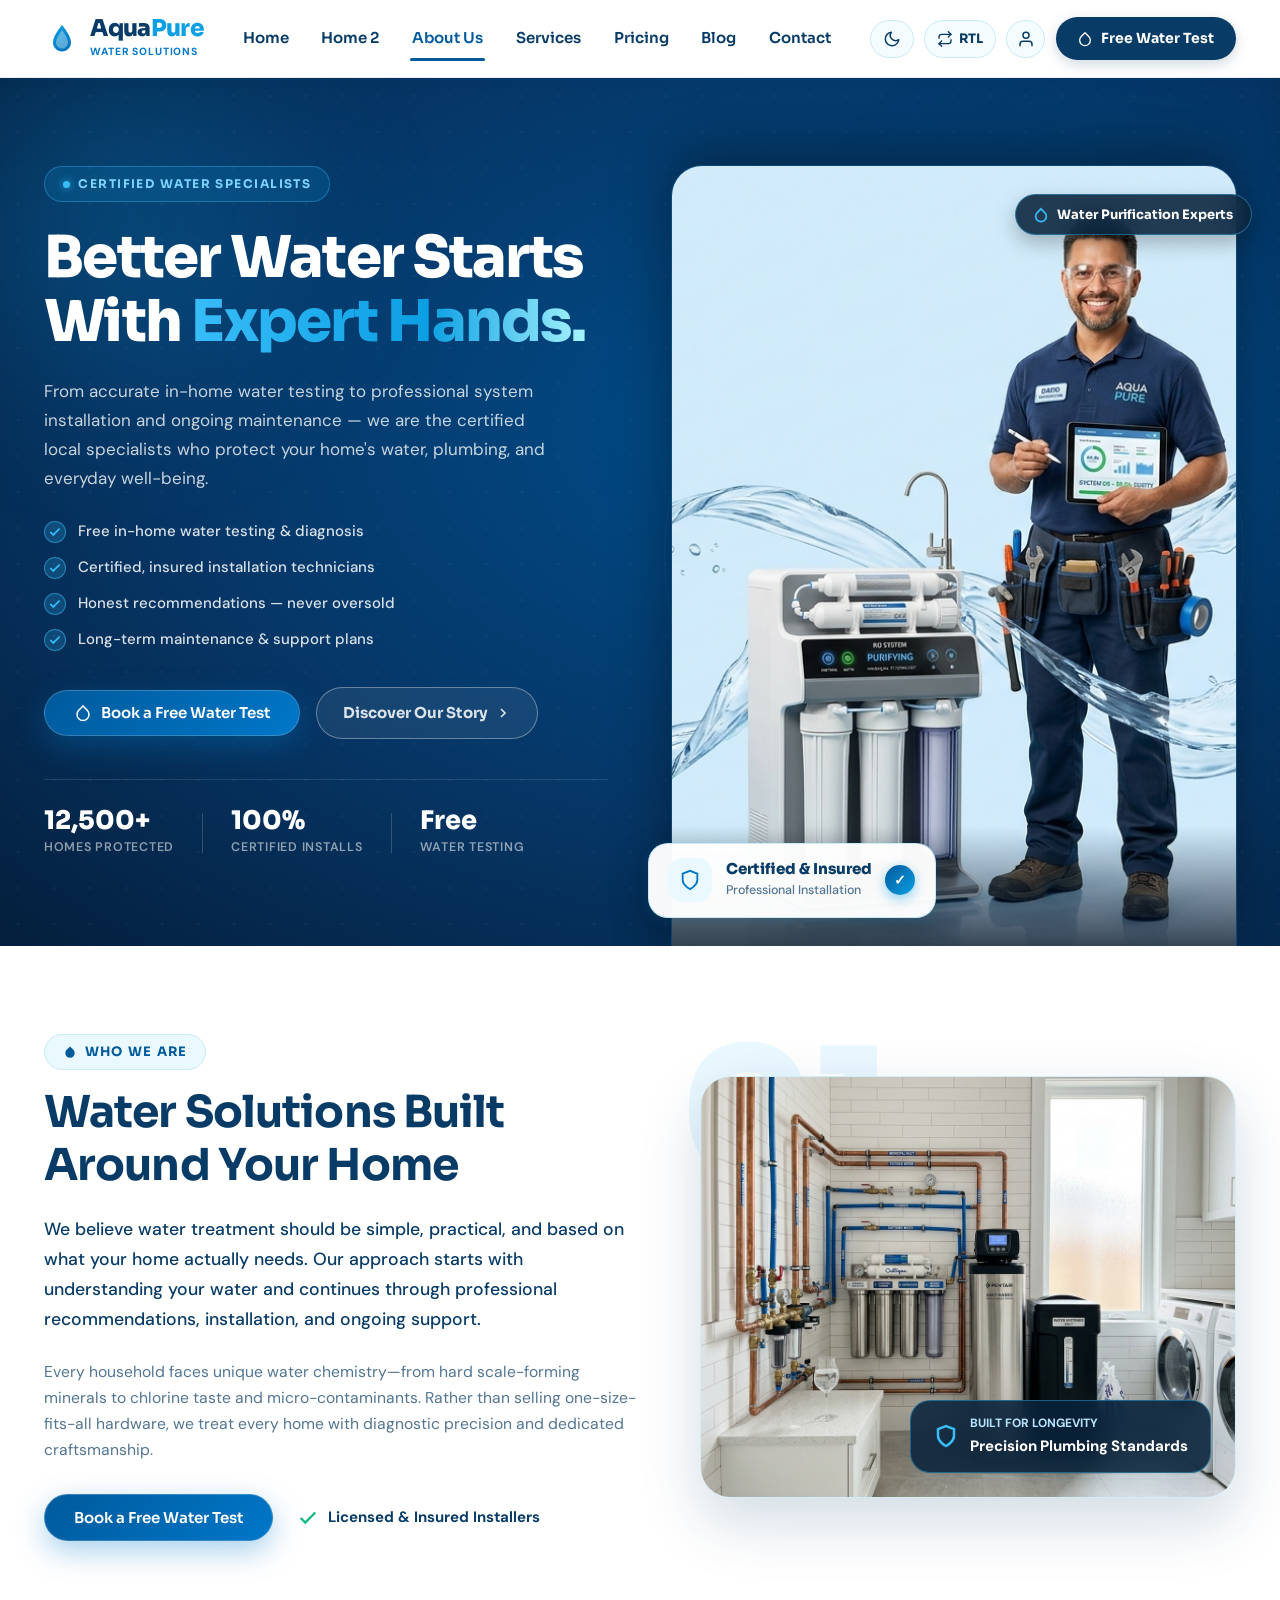
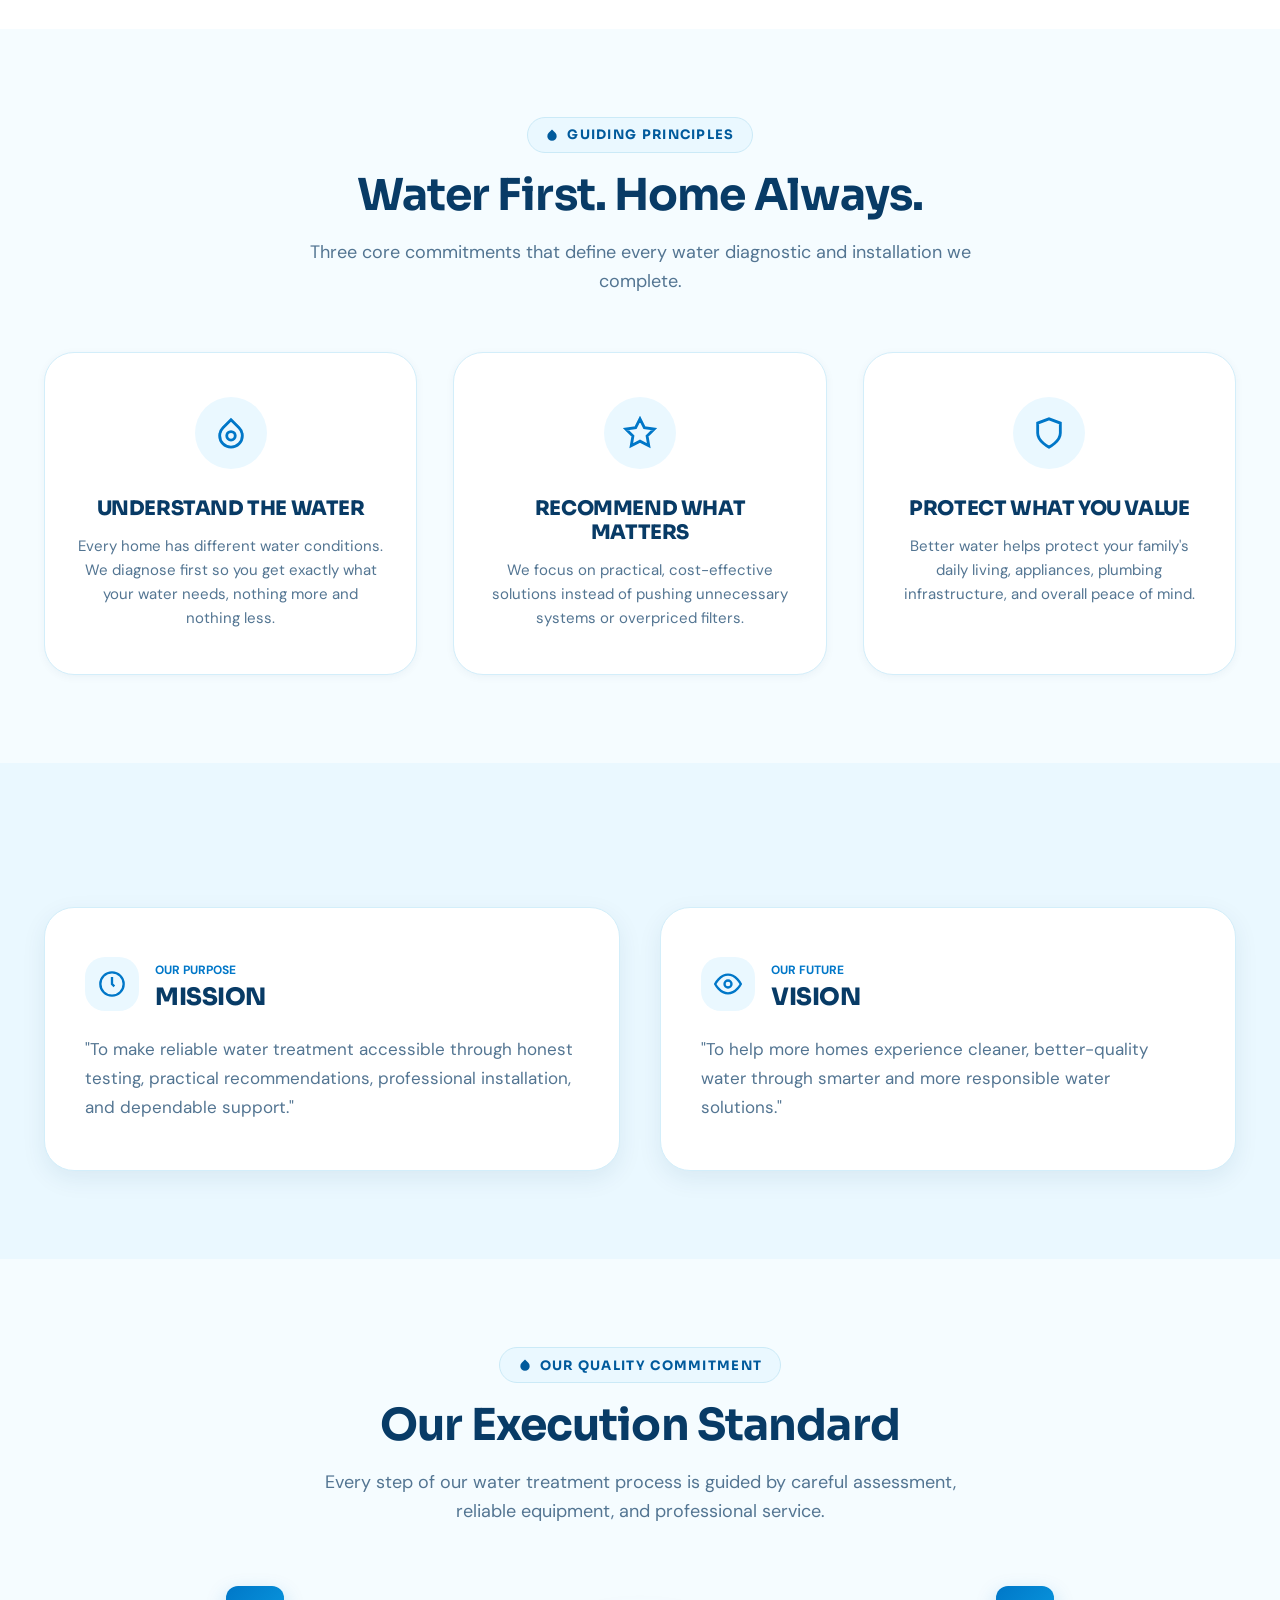
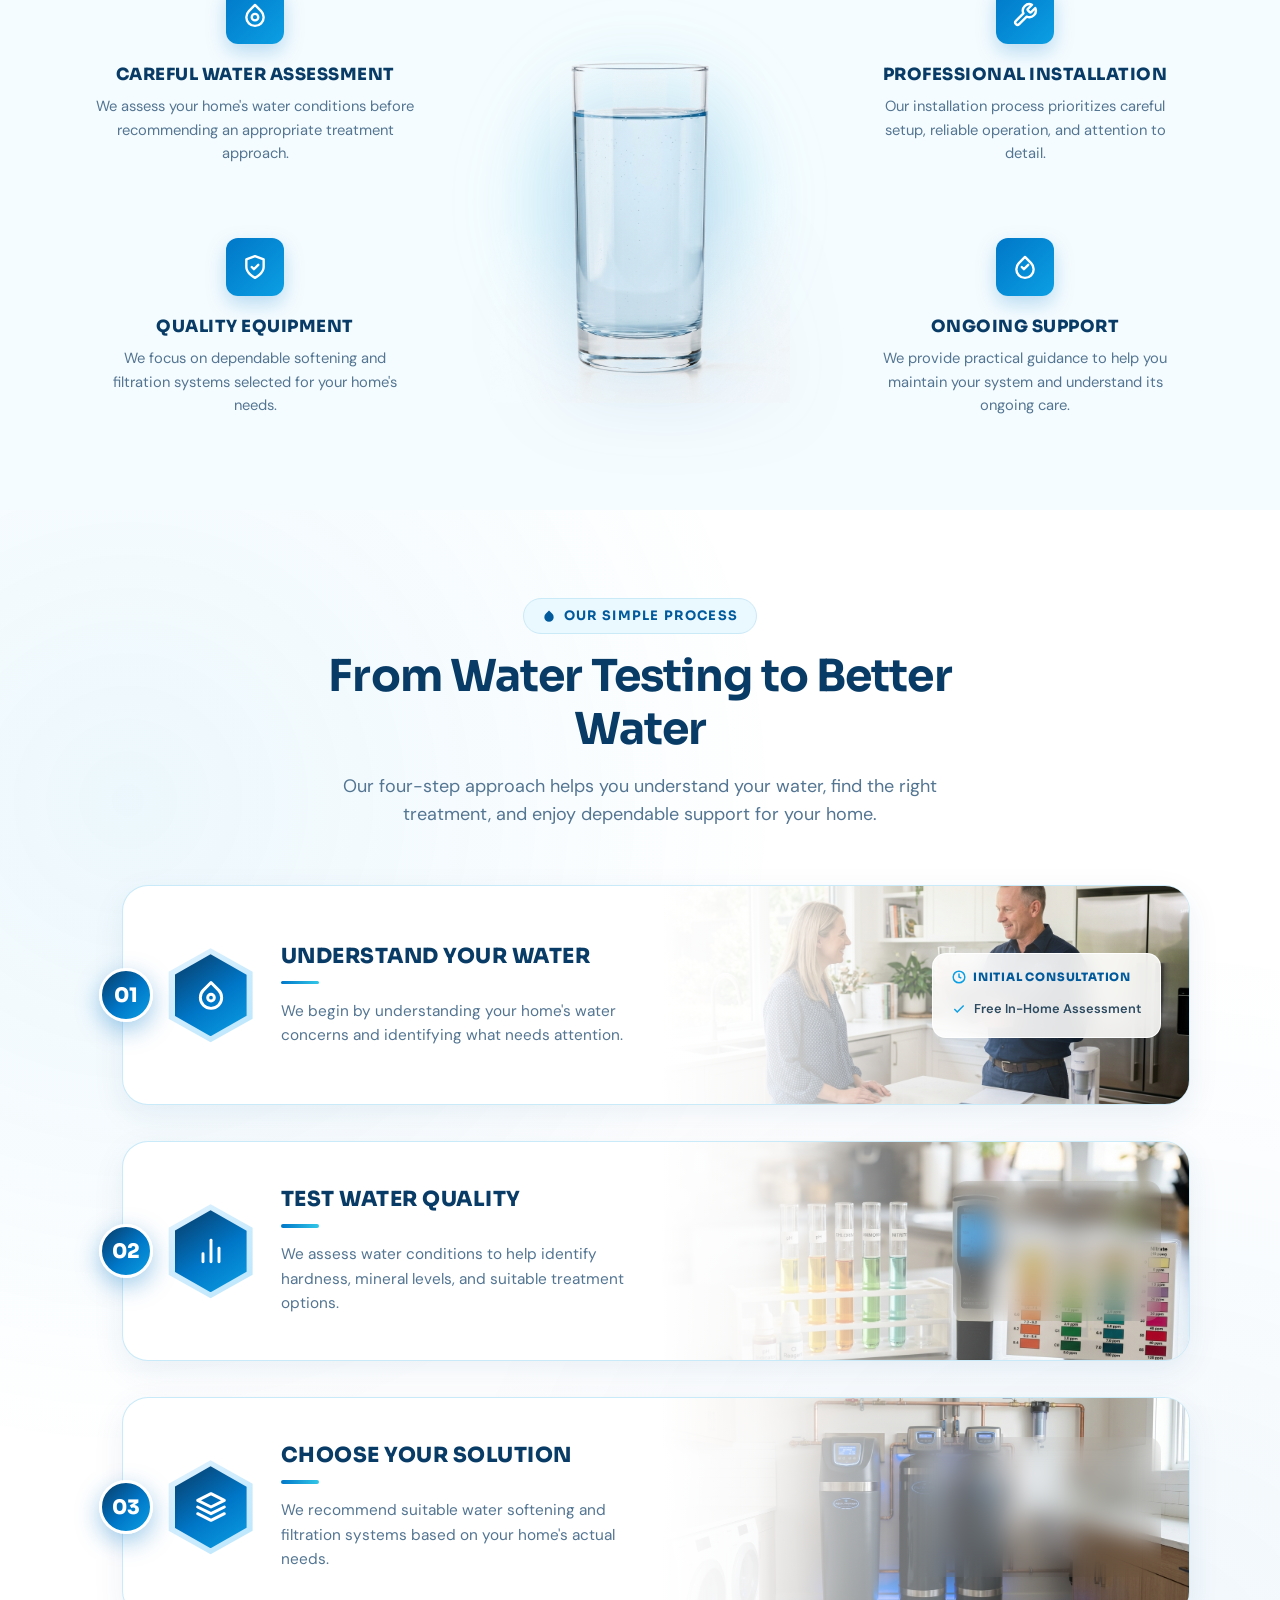
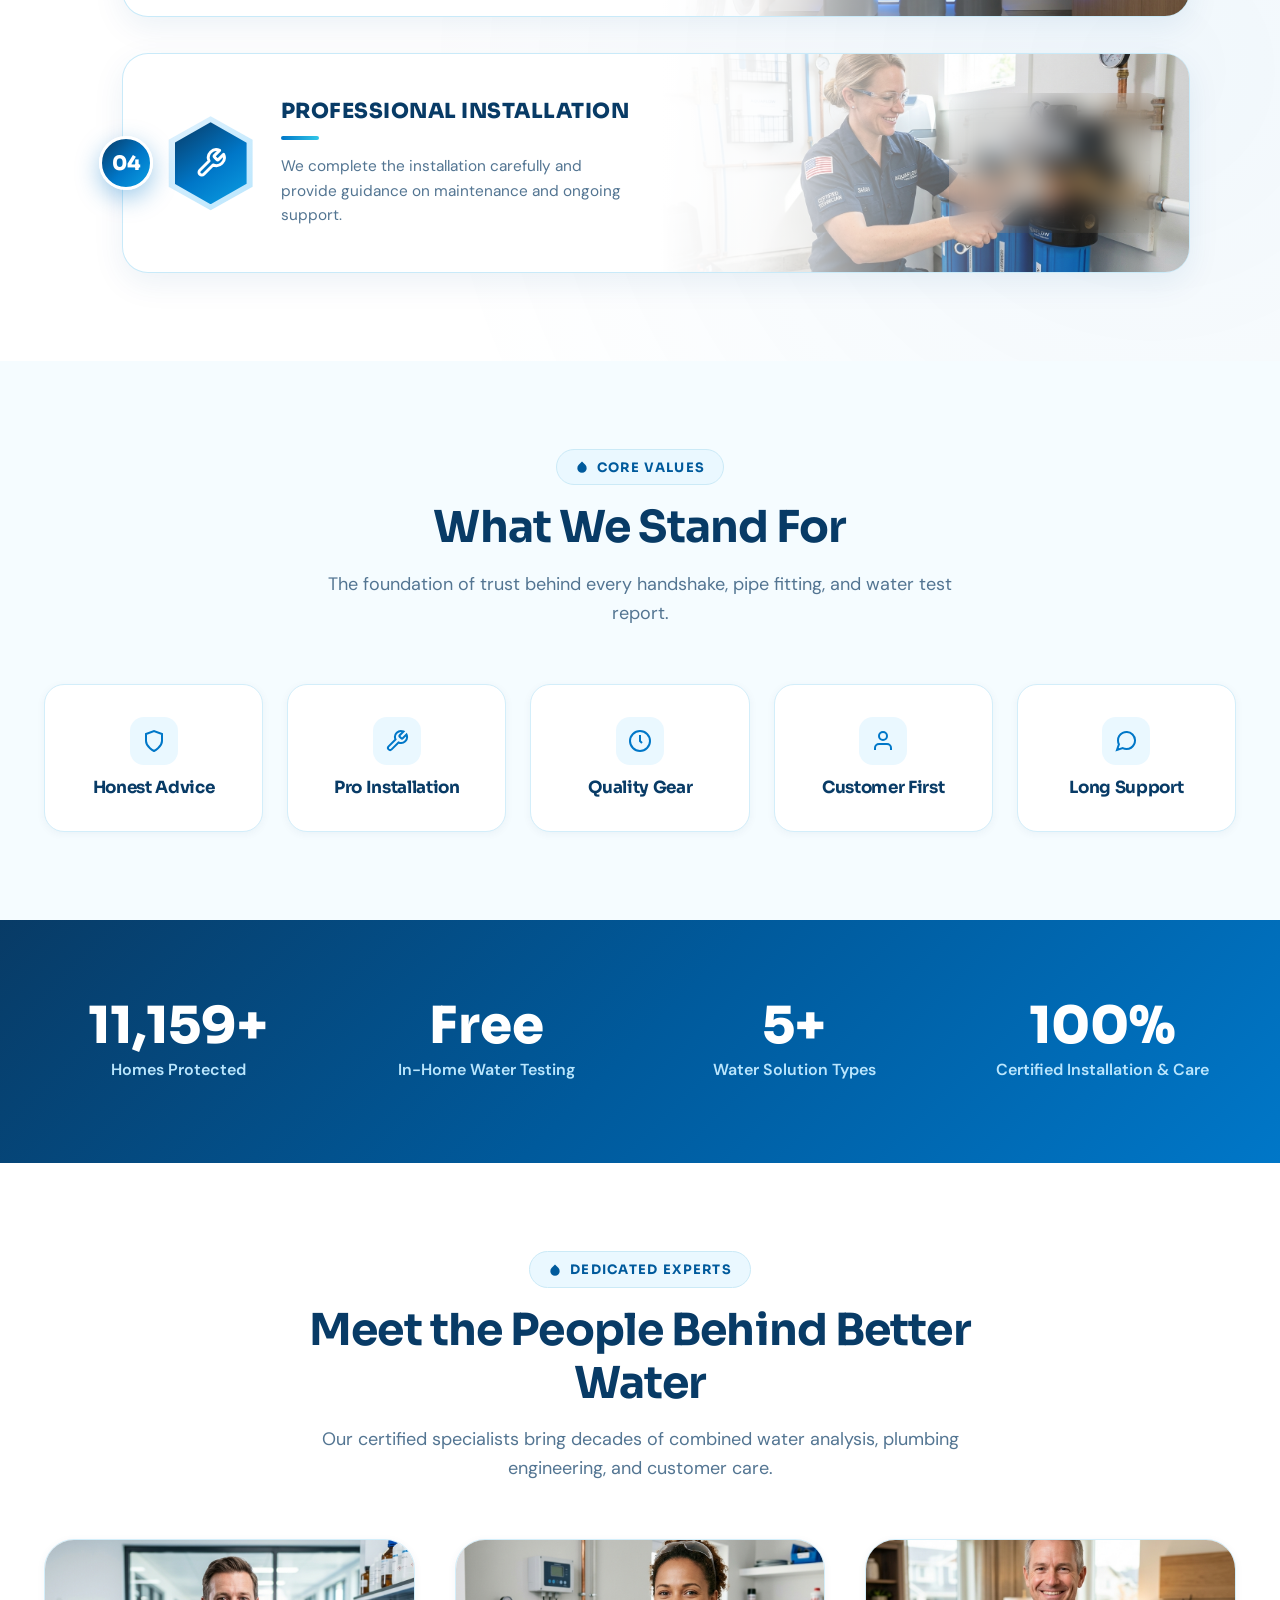
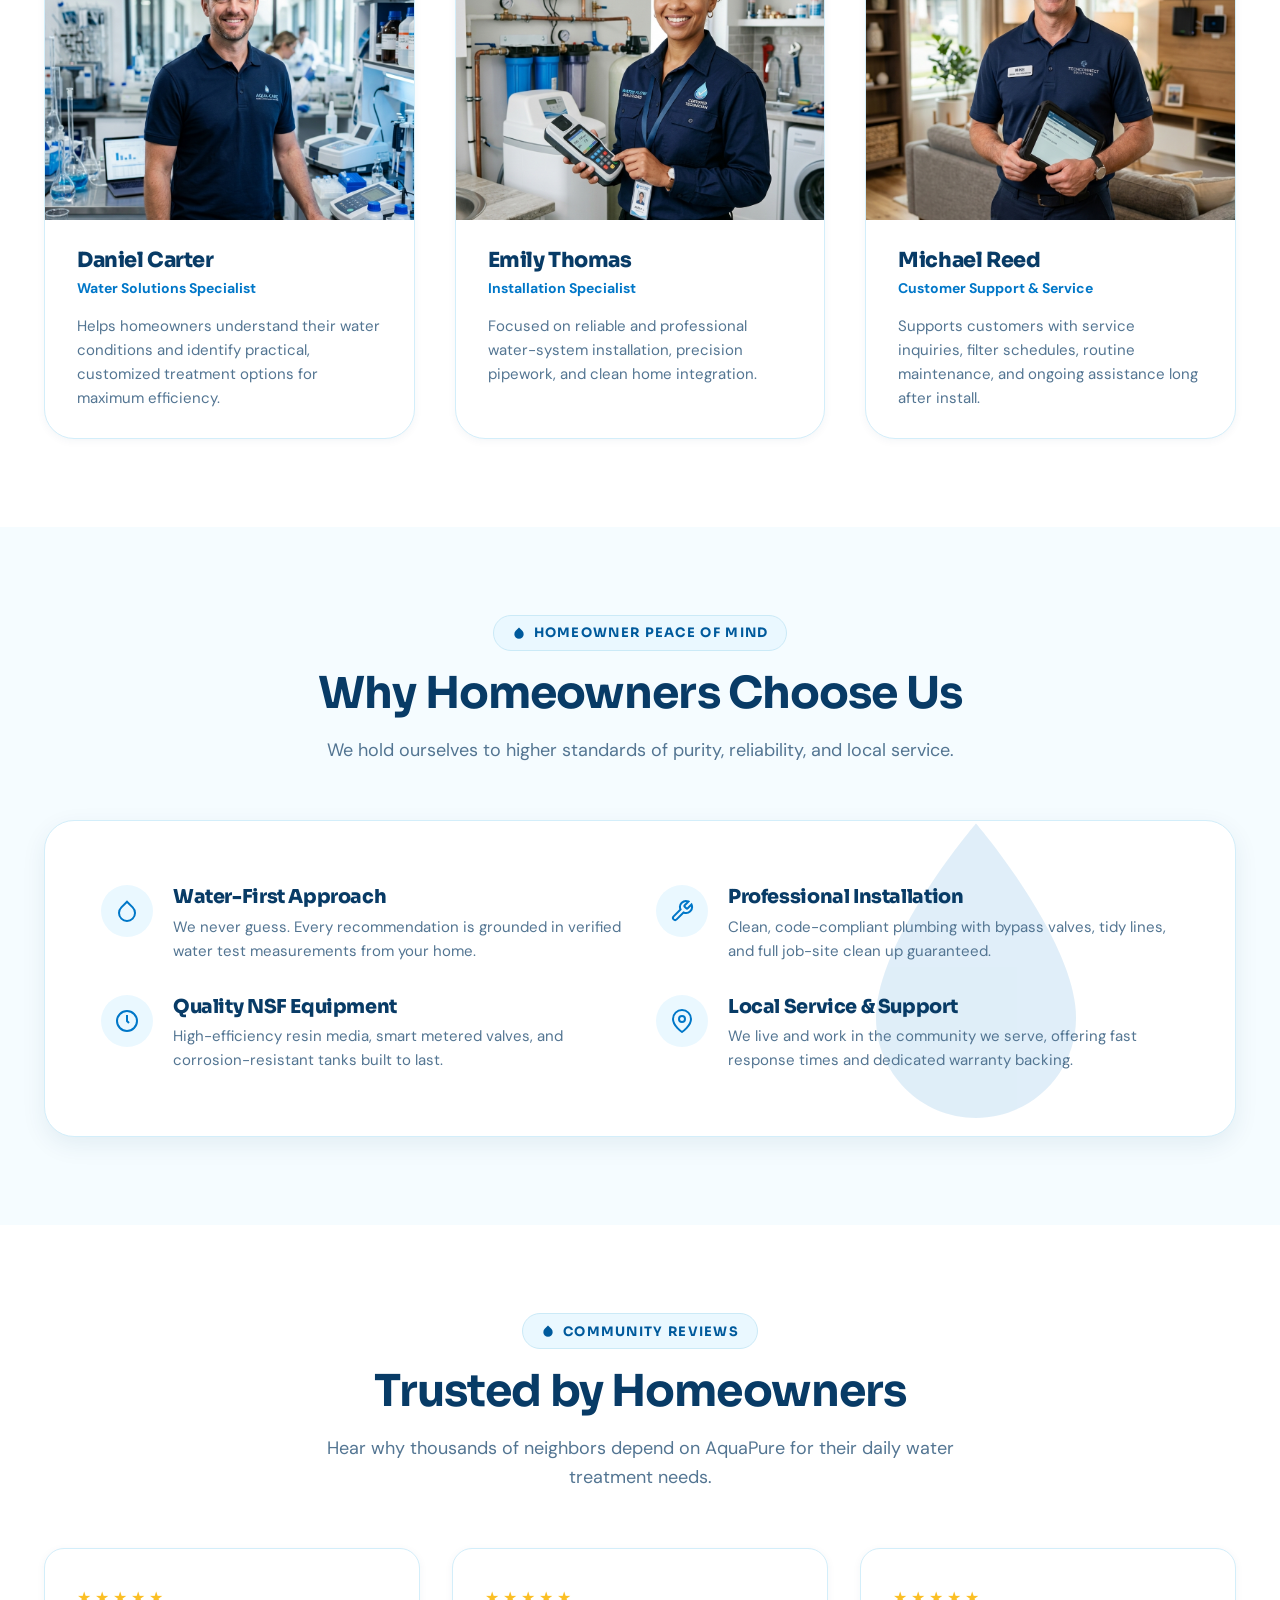
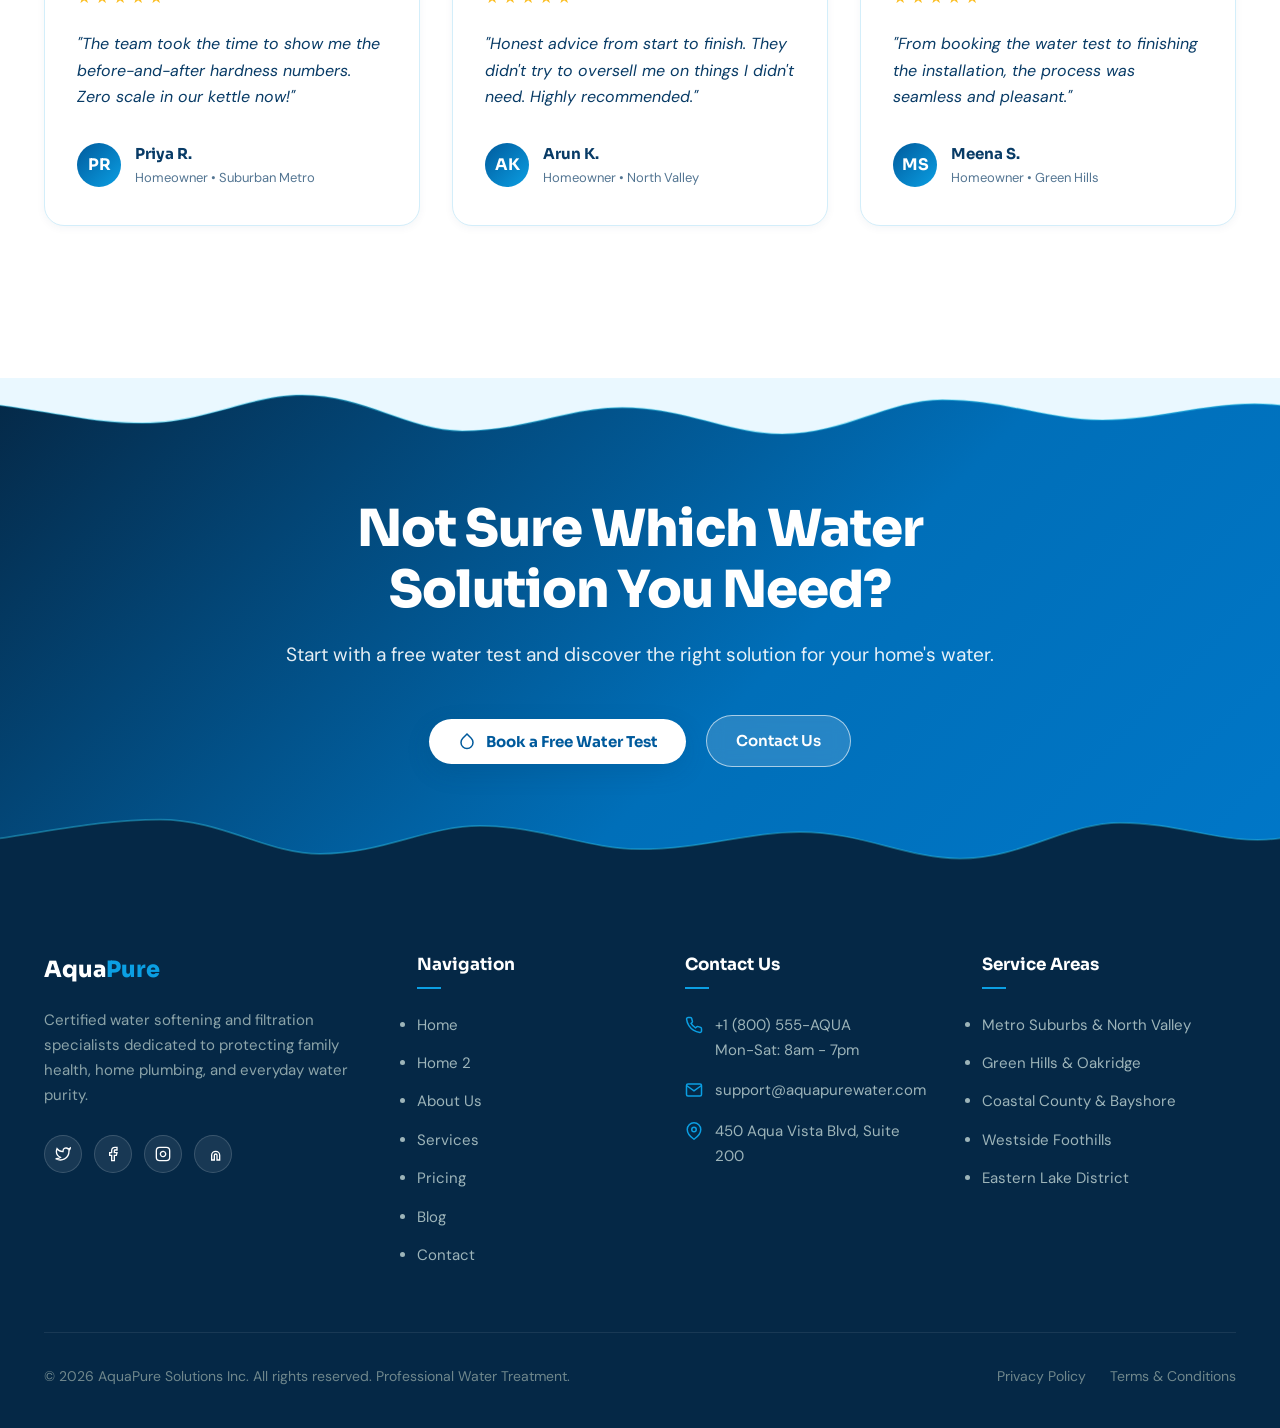
==== about.html @ fc1902e7 "first commit" ====
<!DOCTYPE html>
<html lang="en" dir="ltr">
<head>
  <meta charset="UTF-8">
  <meta name="viewport" content="width=device-width, initial-scale=1.0">
  <meta name="description" content="About AquaPure - Certified water softening and filtration installers. Discover our story, our dedicated team, and our commitment to pure water and home protection.">
  <meta name="theme-color" content="#006FB9">
  <title>About Us | AquaPure Water Softener &amp; Filtration Installer</title>

  <!-- Google Fonts: Sora & DM Sans -->
  <link rel="preconnect" href="https://fonts.googleapis.com">
  <link rel="preconnect" href="https://fonts.gstatic.com" crossorigin>
  <link href="https://fonts.googleapis.com/css2?family=DM+Sans:ital,opsz,wght@0,9..40,300..800;1,9..40,300..800&family=Sora:wght@400;500;600;700;800&display=swap" rel="stylesheet">

  <!-- Core CSS -->
  <link rel="stylesheet" href="css/style.css">
  <link rel="stylesheet" href="css/auth.css">
</head>
<body>

  <!-- ==========================================================================
       HEADER / NAVIGATION (Exact Proportions & Layout to Reference UI)
       ========================================================================== -->
  <header class="site-header" id="siteHeader">
    <div class="container">
      <div class="header-inner">
        
        <!-- Brand Logo (Left) -->
        <a href="index.html" class="brand-logo" aria-label="AquaPure Home">
          <svg class="logo-icon-svg" viewBox="0 0 36 36" fill="none">
            <path d="M18 4C18 4 9 14.5 9 21.5C9 26.47 13.03 30.5 18 30.5C22.97 30.5 27 26.47 27 21.5C27 14.5 18 4 18 4Z" fill="url(#logo_grad_about)"/>
            <path d="M18 9C18 9 12 16.5 12 21.5C12 24.8 14.69 27.5 18 27.5C21.31 27.5 24 24.8 24 21.5C24 16.5 18 9 18 9Z" fill="#FFFFFF" fill-opacity="0.35"/>
            <defs>
              <linearGradient id="logo_grad_about" x1="9" y1="4" x2="27" y2="30.5" gradientUnits="userSpaceOnUse">
                <stop stop-color="#0B9FE3"/>
                <stop offset="1" stop-color="#006FB9"/>
              </linearGradient>
            </defs>
          </svg>
          <div class="logo-text-group">
            <span class="brand-title">Aqua<span>Pure</span></span>
            <span class="brand-sub">Water Solutions</span>
          </div>
        </a>

        <!-- Center Navigation Menu (About Us is Active) -->
        <nav class="nav-menu" aria-label="Main Navigation">
          <a href="index.html" class="nav-link">Home</a>
          <a href="home-2.html" class="nav-link">Home 2</a>
          <a href="about.html" class="nav-link active">About Us</a>
          <a href="services.html" class="nav-link">Services</a>
          <a href="pricing.html" class="nav-link">Pricing</a>
          <a href="blog.html" class="nav-link">Blog</a>
          <a href="contact.html" class="nav-link">Contact</a>
        </nav>

        <!-- Right Header Actions -->
        <div class="header-actions">
          
          <!-- Dark / Light Mode Toggle -->
          <button class="header-action-btn" id="themeToggleBtn" aria-label="Toggle dark mode" title="Toggle theme">
            <svg id="themeIcon" width="18" height="18" viewBox="0 0 24 24" fill="none" stroke="currentColor" stroke-width="2" stroke-linecap="round" stroke-linejoin="round">
              <path d="M21 12.79A9 9 0 1 1 11.21 3 7 7 0 0 0 21 12.79z"></path>
            </svg>
          </button>

          <!-- LTR / RTL Direction Toggle -->
          <button class="header-action-btn" id="dirToggleBtn" aria-label="Toggle text direction" title="Switch LTR/RTL">
            <svg width="16" height="16" viewBox="0 0 24 24" fill="none" stroke="currentColor" stroke-width="2" stroke-linecap="round" stroke-linejoin="round">
              <polyline points="17 1 21 5 17 9"></polyline>
              <path d="M3 11V9a4 4 0 0 1 4-4h14"></path>
              <polyline points="7 23 3 19 7 15"></polyline>
              <path d="M21 13v2a4 4 0 0 1-4 4H3"></path>
            </svg>
            <span id="dirLabel">RTL</span>
          </button>

          <!-- Profile Icon with Dropdown -->
          <div class="profile-dropdown-wrapper" id="profileDropdownWrapper">
            <button class="header-action-btn" id="profileMenuBtn" aria-label="User Account" title="My Account" aria-expanded="false" aria-haspopup="true" style="padding: 0 0.6rem;">
              <svg width="18" height="18" viewBox="0 0 24 24" fill="none" stroke="currentColor" stroke-width="2" stroke-linecap="round" stroke-linejoin="round">
                <path d="M20 21v-2a4 4 0 0 0-4-4H8a4 4 0 0 0-4 4v2"></path>
                <circle cx="12" cy="7" r="4"></circle>
              </svg>
            </button>
            <div class="profile-dropdown-panel" id="profileDropdownPanel" role="menu">
              <!-- Populated by main.js profile dropdown logic -->
            </div>
          </div>

          <!-- Primary CTA Button -->
          <a href="#testBookingModal" class="header-cta-pill trigger-water-test">
            <svg width="16" height="16" viewBox="0 0 24 24" fill="none" stroke="currentColor" stroke-width="2" stroke-linecap="round" stroke-linejoin="round">
              <path d="M12 2.69l5.66 5.66a8 8 0 1 1-11.31 0z"></path>
            </svg>
            Free Water Test
          </a>

          <!-- Mobile Hamburger Toggle -->
          <button class="hamburger-btn" id="hamburgerBtn" aria-label="Open mobile menu" aria-expanded="false">
            <span class="hamburger-line"></span>
            <span class="hamburger-line"></span>
            <span class="hamburger-line"></span>
          </button>

        </div>

      </div>
    </div>
  </header>

  <!-- Mobile Drawer Overlay & Menu -->
  <div class="mobile-nav-overlay" id="mobileNavOverlay"></div>
  <div class="mobile-nav-drawer" id="mobileNavDrawer">
    <div>
      <div class="mobile-links">
        <a href="index.html" class="mobile-link">Home <span>&rarr;</span></a>
        <a href="home-2.html" class="mobile-link">Home 2 <span>&rarr;</span></a>
        <a href="about.html" class="mobile-link active">About Us <span>&rarr;</span></a>
        <a href="services.html" class="mobile-link">Services <span>&rarr;</span></a>
        <a href="pricing.html" class="mobile-link">Pricing <span>&rarr;</span></a>
        <a href="blog.html" class="mobile-link">Blog <span>&rarr;</span></a>
        <a href="contact.html" class="mobile-link">Contact <span>&rarr;</span></a>
      </div>

      <div style="display: flex; flex-direction: column; gap: 0.75rem; margin-top: 2rem;">
        <button class="header-action-btn" id="mobileThemeToggleBtn" style="width: 100%; justify-content: flex-start; height: 42px;">
          <svg id="mobileThemeIcon" width="18" height="18" viewBox="0 0 24 24" fill="none" stroke="currentColor" stroke-width="2">
            <path d="M21 12.79A9 9 0 1 1 11.21 3 7 7 0 0 0 21 12.79z"></path>
          </svg>
          <span id="themeText">Dark Mode</span>
        </button>
        <button class="header-action-btn" id="mobileDirToggleBtn" style="width: 100%; justify-content: flex-start; height: 42px;">
          <svg width="18" height="18" viewBox="0 0 24 24" fill="none" stroke="currentColor" stroke-width="2">
            <polyline points="17 1 21 5 17 9"></polyline>
            <path d="M3 11V9a4 4 0 0 1 4-4h14"></path>
          </svg>
          <span id="mobileDirLabel">Switch to RTL</span>
        </button>
      </div>
    </div>

    <a href="#testBookingModal" class="btn btn-blue trigger-water-test" style="width: 100%;">
      Book a Free Water Test
    </a>
  </div>

  <main>
    <!-- ==========================================================================
         ABOUT HERO SECTION — Split Layout: Text Left | Technician Image Right
         ========================================================================== -->
    <section class="about-hero-split-wrapper" id="aboutHero">

      <!-- Ambient radial glow layer -->
      <div class="about-hero-split-bg" aria-hidden="true">
        <div class="about-hero-radial-orb orb-left"></div>
        <div class="about-hero-radial-orb orb-right"></div>
        <!-- Subtle grid overlay -->
        <div class="about-hero-grid-dots"></div>
      </div>

      <div class="container">
        <div class="about-hero-split-grid">

          <!-- ============ LEFT: Text & CTA ============ -->
          <div class="about-hero-split-left">

            <!-- Tag badge -->
            <div class="about-split-badge">
              <span class="about-split-badge-dot"></span>
              CERTIFIED WATER SPECIALISTS
            </div>

            <!-- Main headline -->
            <h1 class="about-split-title">
              Better Water Starts<br>
              With <span class="about-split-accent">Expert Hands.</span>
            </h1>

            <!-- Supporting paragraph -->
            <p class="about-split-desc">
              From accurate in-home water testing to professional system installation and ongoing maintenance — we are the certified local specialists who protect your home's water, plumbing, and everyday well-being.
            </p>

            <!-- Key benefit bullets -->
            <ul class="about-split-bullets">
              <li>
                <span class="about-split-bullet-icon">
                  <svg width="14" height="14" viewBox="0 0 24 24" fill="none" stroke="currentColor" stroke-width="3">
                    <polyline points="20 6 9 17 4 12"></polyline>
                  </svg>
                </span>
                Free in-home water testing &amp; diagnosis
              </li>
              <li>
                <span class="about-split-bullet-icon">
                  <svg width="14" height="14" viewBox="0 0 24 24" fill="none" stroke="currentColor" stroke-width="3">
                    <polyline points="20 6 9 17 4 12"></polyline>
                  </svg>
                </span>
                Certified, insured installation technicians
              </li>
              <li>
                <span class="about-split-bullet-icon">
                  <svg width="14" height="14" viewBox="0 0 24 24" fill="none" stroke="currentColor" stroke-width="3">
                    <polyline points="20 6 9 17 4 12"></polyline>
                  </svg>
                </span>
                Honest recommendations — never oversold
              </li>
              <li>
                <span class="about-split-bullet-icon">
                  <svg width="14" height="14" viewBox="0 0 24 24" fill="none" stroke="currentColor" stroke-width="3">
                    <polyline points="20 6 9 17 4 12"></polyline>
                  </svg>
                </span>
                Long-term maintenance &amp; support plans
              </li>
            </ul>

            <!-- CTA Buttons -->
            <div class="about-split-cta-row">
              <button class="btn btn-blue trigger-water-test">
                <svg width="18" height="18" viewBox="0 0 24 24" fill="none" stroke="currentColor" stroke-width="2">
                  <path d="M12 2.69l5.66 5.66a8 8 0 1 1-11.31 0z"></path>
                </svg>
                Book a Free Water Test
              </button>
              <a href="#overview" class="btn about-split-ghost-btn">
                Discover Our Story
                <svg width="16" height="16" viewBox="0 0 24 24" fill="none" stroke="currentColor" stroke-width="2.5">
                  <polyline points="9 18 15 12 9 6"></polyline>
                </svg>
              </a>
            </div>

            <!-- Quick stats row -->
            <div class="about-split-stats-row">
              <div class="about-split-stat">
                <span class="about-split-stat-num">12,500+</span>
                <span class="about-split-stat-lbl">Homes Protected</span>
              </div>
              <div class="about-split-stat-divider" aria-hidden="true"></div>
              <div class="about-split-stat">
                <span class="about-split-stat-num">100%</span>
                <span class="about-split-stat-lbl">Certified Installs</span>
              </div>
              <div class="about-split-stat-divider" aria-hidden="true"></div>
              <div class="about-split-stat">
                <span class="about-split-stat-num">Free</span>
                <span class="about-split-stat-lbl">Water Testing</span>
              </div>
            </div>

          </div>

          <!-- ============ RIGHT: Technician / Machine Visual ============ -->
          <div class="about-hero-split-right">

            <!-- Main image frame -->
            <div class="about-split-image-frame">
              <img
                src="assets/images/about_hero_technician.jpg"
                alt="AquaPure certified water technician with professional water purification machine"
                class="about-split-main-img"
                loading="eager"
              >
              <!-- Gradient overlay on image bottom -->
              <div class="about-split-img-overlay" aria-hidden="true"></div>
            </div>

            <!-- Floating certification card (bottom-left of image) -->
            <div class="about-split-cert-card">
              <div class="about-split-cert-icon">
                <svg width="22" height="22" viewBox="0 0 24 24" fill="none" stroke="#0077C8" stroke-width="2">
                  <path d="M12 22s8-4 8-10V5l-8-3-8 3v7c0 6 8 10 8 10z"></path>
                </svg>
              </div>
              <div class="about-split-cert-text">
                <div class="about-split-cert-title">Certified &amp; Insured</div>
                <div class="about-split-cert-sub">Professional Installation</div>
              </div>
              <div class="about-split-cert-badge">✓</div>
            </div>

            <!-- Floating experience pill (top-right of image) -->
            <div class="about-split-exp-pill">
              <svg width="16" height="16" viewBox="0 0 24 24" fill="none" stroke="#38BDF8" stroke-width="2.5">
                <path d="M12 2.69l5.66 5.66a8 8 0 1 1-11.31 0z"></path>
              </svg>
              Water Purification Experts
            </div>

            <!-- Decorative water-ring pulse behind image -->
            <div class="about-split-ring-deco ring-1" aria-hidden="true"></div>
            <div class="about-split-ring-deco ring-2" aria-hidden="true"></div>

          </div>

        </div>
      </div>
    </section>


    <!-- ==========================================================================
         COMPANY OVERVIEW (Asymmetric Split Layout)
         ========================================================================== -->
    <section class="section section-alt" id="overview">
      <div class="container">
        <div class="about-overview-grid">
          
          <!-- Story Text (Left) -->
          <div>
            <div class="section-tag">
              <svg width="14" height="14" viewBox="0 0 24 24" fill="currentColor">
                <path d="M12 2.69l5.66 5.66a8 8 0 1 1-11.31 0z"></path>
              </svg>
              Who We Are
            </div>
            
            <h2 class="section-title" style="margin-bottom: 1.5rem;">
              Water Solutions Built Around Your Home
            </h2>
            
            <p style="font-size: 1.1rem; color: var(--color-text-main); line-height: 1.7; margin-bottom: 1.5rem; font-weight: 500;">
              We believe water treatment should be simple, practical, and based on what your home actually needs. Our approach starts with understanding your water and continues through professional recommendations, installation, and ongoing support.
            </p>

            <p style="font-size: 0.98rem; color: var(--color-text-muted); line-height: 1.65; margin-bottom: 2rem;">
              Every household faces unique water chemistry—from hard scale-forming minerals to chlorine taste and micro-contaminants. Rather than selling one-size-fits-all hardware, we treat every home with diagnostic precision and dedicated craftsmanship.
            </p>

            <div style="display: flex; gap: 1.5rem; align-items: center; flex-wrap: wrap;">
              <button class="btn btn-blue trigger-water-test">
                Book a Free Water Test
              </button>
              <div style="display: flex; align-items: center; gap: 0.6rem; color: var(--color-text-navy); font-weight: 700; font-size: 0.9375rem;">
                <svg width="22" height="22" viewBox="0 0 24 24" fill="none" stroke="#10B981" stroke-width="2.5"><polyline points="20 6 9 17 4 12"/></svg>
                Licensed &amp; Insured Installers
              </div>
            </div>
          </div>

          <!-- Image with Watermark 01 (Right) -->
          <div class="about-overview-image-side">
            <div class="overview-watermark-number" aria-hidden="true">01</div>
            
            <div class="overview-frame-box">
              <img src="assets/images/about_overview.jpg" alt="Professional AquaPure Water Softener and Filtration System" loading="lazy">
              
              <div class="overview-floating-tag">
                <svg width="24" height="24" viewBox="0 0 24 24" fill="none" stroke="#38BDF8" stroke-width="2.5">
                  <path d="M12 22s8-4 8-10V5l-8-3-8 3v7c0 6 8 10 8 10z"></path>
                </svg>
                <div>
                  <div style="font-size: 0.75rem; color: #BAE6FD; font-weight: 700;">BUILT FOR LONGEVITY</div>
                  <div style="font-size: 0.9375rem; font-weight: 800; color: #FFFFFF;">Precision Plumbing Standards</div>
                </div>
              </div>
            </div>
          </div>

        </div>
      </div>
    </section>


    <!-- ==========================================================================
         OUR PHILOSOPHY (Water First. Home Always.)
         ========================================================================== -->
    <section class="section" id="philosophy">
      <div class="container">
        
        <div class="section-header">
          <div class="section-tag">
            <svg width="14" height="14" viewBox="0 0 24 24" fill="currentColor">
              <path d="M12 2.69l5.66 5.66a8 8 0 1 1-11.31 0z"></path>
            </svg>
            Guiding Principles
          </div>
          <h2 class="section-title">Water First. Home Always.</h2>
          <p class="section-desc">
            Three core commitments that define every water diagnostic and installation we complete.
          </p>
        </div>

        <div class="philosophy-grid">
          
          <!-- Pillar 1 -->
          <div class="philosophy-card">
            <div class="philosophy-icon-circle">
              <svg width="34" height="34" viewBox="0 0 24 24" fill="none" stroke="currentColor" stroke-width="2">
                <path d="M12 2.69l5.66 5.66a8 8 0 1 1-11.31 0z"></path>
                <circle cx="12" cy="14" r="3"></circle>
              </svg>
            </div>
            <h3 class="philosophy-card-title">UNDERSTAND THE WATER</h3>
            <p class="philosophy-card-desc">
              Every home has different water conditions. We diagnose first so you get exactly what your water needs, nothing more and nothing less.
            </p>
          </div>

          <!-- Pillar 2 -->
          <div class="philosophy-card">
            <div class="philosophy-icon-circle">
              <svg width="34" height="34" viewBox="0 0 24 24" fill="none" stroke="currentColor" stroke-width="2">
                <polygon points="12 2 15.09 8.26 22 9.27 17 14.14 18.18 21.02 12 17.77 5.82 21.02 7 14.14 2 9.27 8.91 8.26 12 2"></polygon>
              </svg>
            </div>
            <h3 class="philosophy-card-title">RECOMMEND WHAT MATTERS</h3>
            <p class="philosophy-card-desc">
              We focus on practical, cost-effective solutions instead of pushing unnecessary systems or overpriced filters.
            </p>
          </div>

          <!-- Pillar 3 -->
          <div class="philosophy-card">
            <div class="philosophy-icon-circle">
              <svg width="34" height="34" viewBox="0 0 24 24" fill="none" stroke="currentColor" stroke-width="2">
                <path d="M12 22s8-4 8-10V5l-8-3-8 3v7c0 6 8 10 8 10z"></path>
              </svg>
            </div>
            <h3 class="philosophy-card-title">PROTECT WHAT YOU VALUE</h3>
            <p class="philosophy-card-desc">
              Better water helps protect your family's daily living, appliances, plumbing infrastructure, and overall peace of mind.
            </p>
          </div>

        </div>

      </div>
    </section>


    <!-- ==========================================================================
         MISSION & VISION (Matching Water Cards)
         ========================================================================== -->
    <section class="section section-subtle" id="mission-vision">
      <div class="container">
        
        <div class="mission-vision-grid">
          
          <!-- MISSION CARD -->
          <div class="mv-card">
            <div class="mv-card-header">
              <div class="mv-icon-wrap">
                <svg width="28" height="28" viewBox="0 0 24 24" fill="none" stroke="currentColor" stroke-width="2">
                  <circle cx="12" cy="12" r="10"></circle>
                  <polyline points="12 6 12 12 14 14"></polyline>
                </svg>
              </div>
              <div>
                <span style="font-size: 0.75rem; font-weight: 700; color: var(--color-primary); text-transform: uppercase;">Our Purpose</span>
                <h3 class="mv-card-title">MISSION</h3>
              </div>
            </div>
            <p class="mv-card-text">
              "To make reliable water treatment accessible through honest testing, practical recommendations, professional installation, and dependable support."
            </p>
          </div>

          <!-- VISION CARD -->
          <div class="mv-card">
            <div class="mv-card-header">
              <div class="mv-icon-wrap">
                <svg width="28" height="28" viewBox="0 0 24 24" fill="none" stroke="currentColor" stroke-width="2">
                  <path d="M1 12s4-8 11-8 11 8 11 8-4 8-11 8-11-8-11-8z"></path>
                  <circle cx="12" cy="12" r="3"></circle>
                </svg>
              </div>
              <div>
                <span style="font-size: 0.75rem; font-weight: 700; color: var(--color-primary); text-transform: uppercase;">Our Future</span>
                <h3 class="mv-card-title">VISION</h3>
              </div>
            </div>
            <p class="mv-card-text">
              "To help more homes experience cleaner, better-quality water through smarter and more responsible water solutions."
            </p>
          </div>

        </div>

      </div>
    </section>


    <!-- ==========================================================================
         OUR QUALITY COMMITMENT / EXECUTION STANDARD (Central Water Glass Reference UI)
         ========================================================================== -->
    <section class="section exec-std-section" id="approach">
      <div class="container">
        
        <!-- Centered Section Header -->
        <div class="section-header">
          <div class="section-tag">
            <svg width="14" height="14" viewBox="0 0 24 24" fill="currentColor">
              <path d="M12 2.69l5.66 5.66a8 8 0 1 1-11.31 0z"></path>
            </svg>
            OUR QUALITY COMMITMENT
          </div>
          <h2 class="section-title">Our Execution Standard</h2>
          <p class="section-desc">
            Every step of our water treatment process is guided by careful assessment, reliable equipment, and professional service.
          </p>
        </div>

        <!-- Symmetrical 3-Column Center-Glass Composition -->
        <div class="exec-std-composition">
          
          <!-- Left Column: Top & Bottom Feature Blocks -->
          <div class="exec-col exec-col-left">
            
            <!-- Top Left: CAREFUL WATER ASSESSMENT -->
            <div class="exec-feature-block exec-top-left" data-exec="1">
              <div class="exec-icon-sq" aria-hidden="true">
                <svg class="exec-svg" viewBox="0 0 24 24" fill="none" stroke="currentColor" stroke-width="2.2" stroke-linecap="round" stroke-linejoin="round">
                  <path d="M12 2.69l5.66 5.66a8 8 0 1 1-11.31 0z"></path>
                  <circle cx="12" cy="14" r="3"></circle>
                </svg>
              </div>
              <h3 class="exec-block-title">CAREFUL WATER ASSESSMENT</h3>
              <p class="exec-block-desc">
                We assess your home's water conditions before recommending an appropriate treatment approach.
              </p>
            </div>

            <!-- Bottom Left: QUALITY EQUIPMENT -->
            <div class="exec-feature-block exec-bot-left" data-exec="2">
              <div class="exec-icon-sq" aria-hidden="true">
                <svg class="exec-svg" viewBox="0 0 24 24" fill="none" stroke="currentColor" stroke-width="2.2" stroke-linecap="round" stroke-linejoin="round">
                  <path d="M12 22s8-4 8-10V5l-8-3-8 3v7c0 6 8 10 8 10z"></path>
                  <polyline points="9 12 11 14 15 10"></polyline>
                </svg>
              </div>
              <h3 class="exec-block-title">QUALITY EQUIPMENT</h3>
              <p class="exec-block-desc">
                We focus on dependable softening and filtration systems selected for your home's needs.
              </p>
            </div>

          </div>

          <!-- Center Column: Photorealistic Crystal-Clear Water Glass -->
          <div class="exec-center-glass-wrap">
            <div class="exec-glass-glow" aria-hidden="true"></div>
            <div class="exec-glass-container">
              <img src="assets/images/execution_water_glass.png" alt="Tall glass filled with pure, crystal-clear water" class="exec-glass-img" loading="lazy">
              <div class="exec-glass-shimmer" aria-hidden="true"></div>
            </div>
          </div>

          <!-- Right Column: Top & Bottom Feature Blocks -->
          <div class="exec-col exec-col-right">
            
            <!-- Top Right: PROFESSIONAL INSTALLATION -->
            <div class="exec-feature-block exec-top-right" data-exec="3">
              <div class="exec-icon-sq" aria-hidden="true">
                <svg class="exec-svg" viewBox="0 0 24 24" fill="none" stroke="currentColor" stroke-width="2.2" stroke-linecap="round" stroke-linejoin="round">
                  <path d="M14.7 6.3a1 1 0 0 0 0 1.4l1.6 1.6a1 1 0 0 0 1.4 0l3.77-3.77a6 6 0 0 1-7.94 7.94l-6.91 6.91a2.12 2.12 0 0 1-3-3l6.91-6.91a6 6 0 0 1 7.94-7.94l-3.76 3.76z"></path>
                </svg>
              </div>
              <h3 class="exec-block-title">PROFESSIONAL INSTALLATION</h3>
              <p class="exec-block-desc">
                Our installation process prioritizes careful setup, reliable operation, and attention to detail.
              </p>
            </div>

            <!-- Bottom Right: ONGOING SUPPORT -->
            <div class="exec-feature-block exec-bot-right" data-exec="4">
              <div class="exec-icon-sq" aria-hidden="true">
                <svg class="exec-svg" viewBox="0 0 24 24" fill="none" stroke="currentColor" stroke-width="2.2" stroke-linecap="round" stroke-linejoin="round">
                  <path d="M12 2.69l5.66 5.66a8 8 0 1 1-11.31 0z"></path>
                  <polyline points="9 12 11 14 15 10"></polyline>
                </svg>
              </div>
              <h3 class="exec-block-title">ONGOING SUPPORT</h3>
              <p class="exec-block-desc">
                We provide practical guidance to help you maintain your system and understand its ongoing care.
              </p>
            </div>

          </div>

        </div>

      </div>
    </section>


    <!-- ==========================================================================
         OUR SIMPLE 4-STEP PROCESS (Stacked Feature Cards Layout matching Reference)
         ========================================================================== -->
    <section class="section section-alt process-stacked-section" id="journey">
      <div class="container">
        
        <!-- Centered Section Header -->
        <div class="section-header">
          <div class="section-tag">
            <svg width="14" height="14" viewBox="0 0 24 24" fill="currentColor">
              <path d="M12 2.69l5.66 5.66a8 8 0 1 1-11.31 0z"></path>
            </svg>
            OUR SIMPLE PROCESS
          </div>
          <h2 class="section-title">From Water Testing to Better Water</h2>
          <p class="section-desc">
            Our four-step approach helps you understand your water, find the right treatment, and enjoy dependable support for your home.
          </p>
        </div>

        <!-- 4 Large Stacked Feature Cards -->
        <div class="process-stacked-list">
          
          <!-- Card 01: UNDERSTAND YOUR WATER -->
          <div class="proc-card" data-step="1">
            <!-- Overlapping Number Badge -->
            <div class="proc-num-badge" aria-label="Step 01">01</div>
            
            <div class="proc-card-inner">
              <!-- Left Hexagonal Icon Box -->
              <div class="proc-hex-box">
                <div class="proc-hex-outer">
                  <div class="proc-hex-inner">
                    <svg class="proc-svg-icon" viewBox="0 0 24 24" fill="none" stroke="currentColor" stroke-width="2.2" stroke-linecap="round" stroke-linejoin="round">
                      <path d="M12 2.69l5.66 5.66a8 8 0 1 1-11.31 0z"></path>
                      <circle cx="12" cy="14" r="2.5"></circle>
                    </svg>
                  </div>
                </div>
              </div>

              <!-- Center Text Content -->
              <div class="proc-text-area">
                <h3 class="proc-heading">UNDERSTAND YOUR WATER</h3>
                <div class="proc-accent-bar" aria-hidden="true"></div>
                <p class="proc-desc">
                  We begin by understanding your home's water concerns and identifying what needs attention.
                </p>
              </div>

              <!-- Right Image & Blending Visual -->
              <div class="proc-visual-area">
                <img src="assets/images/process_step1_understand.jpg" alt="Water technician consulting homeowner about water quality" class="proc-photo" loading="lazy">
                <div class="proc-fade-overlay" aria-hidden="true"></div>
                
                <!-- Floating Info Badge -->
                <div class="proc-float-panel proc-float-pill">
                  <div class="proc-float-head">
                    <svg class="proc-check-icon" viewBox="0 0 24 24" fill="none" stroke="currentColor" stroke-width="2.5"><circle cx="12" cy="12" r="10"></circle><polyline points="12 6 12 12 16 14"></polyline></svg>
                    <span>INITIAL CONSULTATION</span>
                  </div>
                  <div class="proc-float-row">
                    <svg class="proc-check-icon" viewBox="0 0 24 24" fill="none" stroke="currentColor" stroke-width="2.5"><polyline points="20 6 9 17 4 12"></polyline></svg>
                    <span>Free In-Home Assessment</span>
                  </div>
                </div>
              </div>
            </div>
          </div>

          <!-- Card 02: TEST WATER QUALITY -->
          <div class="proc-card" data-step="2">
            <!-- Overlapping Number Badge -->
            <div class="proc-num-badge" aria-label="Step 02">02</div>
            
            <div class="proc-card-inner">
              <!-- Left Hexagonal Icon Box -->
              <div class="proc-hex-box">
                <div class="proc-hex-outer">
                  <div class="proc-hex-inner">
                    <svg class="proc-svg-icon" viewBox="0 0 24 24" fill="none" stroke="currentColor" stroke-width="2.2" stroke-linecap="round" stroke-linejoin="round">
                      <line x1="18" y1="20" x2="18" y2="10"></line>
                      <line x1="12" y1="20" x2="12" y2="4"></line>
                      <line x1="6" y1="20" x2="6" y2="14"></line>
                    </svg>
                  </div>
                </div>
              </div>

              <!-- Center Text Content -->
              <div class="proc-text-area">
                <h3 class="proc-heading">TEST WATER QUALITY</h3>
                <div class="proc-accent-bar" aria-hidden="true"></div>
                <p class="proc-desc">
                  We assess water conditions to help identify hardness, mineral levels, and suitable treatment options.
                </p>
              </div>

              <!-- Right Image & Blending Visual -->
              <div class="proc-visual-area">
                <img src="assets/images/process_step2_test.jpg" alt="Comprehensive water quality testing equipment and sample diagnostics" class="proc-photo" loading="lazy">
                <div class="proc-fade-overlay" aria-hidden="true"></div>
                
                <!-- Floating Info Panel -->
                <div class="proc-float-panel">
                  <div class="proc-float-head">
                    <svg class="proc-check-icon" viewBox="0 0 24 24" fill="none" stroke="currentColor" stroke-width="2.5"><circle cx="12" cy="12" r="10"></circle><polyline points="12 6 12 12 14 10"></polyline></svg>
                    <span>WATER QUALITY</span>
                  </div>
                  <div class="proc-float-row">
                    <svg class="proc-check-icon" viewBox="0 0 24 24" fill="none" stroke="currentColor" stroke-width="2.5"><polyline points="20 6 9 17 4 12"></polyline></svg>
                    <span>Hardness Check</span>
                  </div>
                  <div class="proc-float-row">
                    <svg class="proc-check-icon" viewBox="0 0 24 24" fill="none" stroke="currentColor" stroke-width="2.5"><polyline points="20 6 9 17 4 12"></polyline></svg>
                    <span>Mineral Analysis</span>
                  </div>
                  <div class="proc-float-row">
                    <svg class="proc-check-icon" viewBox="0 0 24 24" fill="none" stroke="currentColor" stroke-width="2.5"><polyline points="20 6 9 17 4 12"></polyline></svg>
                    <span>Treatment Assessment</span>
                  </div>
                </div>
              </div>
            </div>
          </div>

          <!-- Card 03: CHOOSE YOUR SOLUTION -->
          <div class="proc-card" data-step="3">
            <!-- Overlapping Number Badge -->
            <div class="proc-num-badge" aria-label="Step 03">03</div>
            
            <div class="proc-card-inner">
              <!-- Left Hexagonal Icon Box -->
              <div class="proc-hex-box">
                <div class="proc-hex-outer">
                  <div class="proc-hex-inner">
                    <svg class="proc-svg-icon" viewBox="0 0 24 24" fill="none" stroke="currentColor" stroke-width="2.2" stroke-linecap="round" stroke-linejoin="round">
                      <polygon points="12 2 2 7 12 12 22 7 12 2"></polygon>
                      <polyline points="2 17 12 22 22 17"></polyline>
                      <polyline points="2 12 12 17 22 12"></polyline>
                    </svg>
                  </div>
                </div>
              </div>

              <!-- Center Text Content -->
              <div class="proc-text-area">
                <h3 class="proc-heading">CHOOSE YOUR SOLUTION</h3>
                <div class="proc-accent-bar" aria-hidden="true"></div>
                <p class="proc-desc">
                  We recommend suitable water softening and filtration systems based on your home's actual needs.
                </p>
              </div>

              <!-- Right Image & Blending Visual -->
              <div class="proc-visual-area">
                <img src="assets/images/process_step3_solution.jpg" alt="Modern whole-house water softening and multi-stage filtration installation" class="proc-photo" loading="lazy">
                <div class="proc-fade-overlay" aria-hidden="true"></div>
                
                <!-- Floating Info Panel -->
                <div class="proc-float-panel">
                  <div class="proc-float-head">
                    <svg class="proc-check-icon" viewBox="0 0 24 24" fill="none" stroke="currentColor" stroke-width="2.5"><circle cx="12" cy="12" r="10"></circle><polyline points="12 6 12 12 14 10"></polyline></svg>
                    <span>RECOMMENDED SOLUTIONS</span>
                  </div>
                  <div class="proc-float-row">
                    <svg class="proc-check-icon" viewBox="0 0 24 24" fill="none" stroke="currentColor" stroke-width="2.5"><polyline points="20 6 9 17 4 12"></polyline></svg>
                    <span>Water Softening</span>
                  </div>
                  <div class="proc-float-row">
                    <svg class="proc-check-icon" viewBox="0 0 24 24" fill="none" stroke="currentColor" stroke-width="2.5"><polyline points="20 6 9 17 4 12"></polyline></svg>
                    <span>Whole-House Filtration</span>
                  </div>
                  <div class="proc-float-row">
                    <svg class="proc-check-icon" viewBox="0 0 24 24" fill="none" stroke="currentColor" stroke-width="2.5"><polyline points="20 6 9 17 4 12"></polyline></svg>
                    <span>Drinking Water Filtration</span>
                  </div>
                </div>
              </div>
            </div>
          </div>

          <!-- Card 04: PROFESSIONAL INSTALLATION -->
          <div class="proc-card" data-step="4">
            <!-- Overlapping Number Badge -->
            <div class="proc-num-badge" aria-label="Step 04">04</div>
            
            <div class="proc-card-inner">
              <!-- Left Hexagonal Icon Box -->
              <div class="proc-hex-box">
                <div class="proc-hex-outer">
                  <div class="proc-hex-inner">
                    <svg class="proc-svg-icon" viewBox="0 0 24 24" fill="none" stroke="currentColor" stroke-width="2.2" stroke-linecap="round" stroke-linejoin="round">
                      <path d="M14.7 6.3a1 1 0 0 0 0 1.4l1.6 1.6a1 1 0 0 0 1.4 0l3.77-3.77a6 6 0 0 1-7.94 7.94l-6.91 6.91a2.12 2.12 0 0 1-3-3l6.91-6.91a6 6 0 0 1 7.94-7.94l-3.76 3.76z"></path>
                    </svg>
                  </div>
                </div>
              </div>

              <!-- Center Text Content -->
              <div class="proc-text-area">
                <h3 class="proc-heading">PROFESSIONAL INSTALLATION</h3>
                <div class="proc-accent-bar" aria-hidden="true"></div>
                <p class="proc-desc">
                  We complete the installation carefully and provide guidance on maintenance and ongoing support.
                </p>
              </div>

              <!-- Right Image & Blending Visual -->
              <div class="proc-visual-area">
                <img src="assets/images/process_step4_install.jpg" alt="Certified technician installing water softener system with precision" class="proc-photo" loading="lazy">
                <div class="proc-fade-overlay" aria-hidden="true"></div>
                
                <!-- Floating Info Panel -->
                <div class="proc-float-panel">
                  <div class="proc-float-head">
                    <svg class="proc-check-icon" viewBox="0 0 24 24" fill="none" stroke="currentColor" stroke-width="2.5"><path d="M12 22s8-4 8-10V5l-8-3-8 3v7c0 6 8 10 8 10z"></path></svg>
                    <span>INSTALLATION &amp; CARE</span>
                  </div>
                  <div class="proc-float-row">
                    <svg class="proc-check-icon" viewBox="0 0 24 24" fill="none" stroke="currentColor" stroke-width="2.5"><polyline points="20 6 9 17 4 12"></polyline></svg>
                    <span>Professional Setup</span>
                  </div>
                  <div class="proc-float-row">
                    <svg class="proc-check-icon" viewBox="0 0 24 24" fill="none" stroke="currentColor" stroke-width="2.5"><polyline points="20 6 9 17 4 12"></polyline></svg>
                    <span>System Guidance</span>
                  </div>
                  <div class="proc-float-row">
                    <svg class="proc-check-icon" viewBox="0 0 24 24" fill="none" stroke="currentColor" stroke-width="2.5"><polyline points="20 6 9 17 4 12"></polyline></svg>
                    <span>Ongoing Support</span>
                  </div>
                </div>
              </div>
            </div>
          </div>

        </div>

      </div>
    </section>


    <!-- ==========================================================================
         VALUES (What We Stand For)
         ========================================================================== -->
    <section class="section" id="values">
      <div class="container">
        
        <div class="section-header">
          <div class="section-tag">
            <svg width="14" height="14" viewBox="0 0 24 24" fill="currentColor">
              <path d="M12 2.69l5.66 5.66a8 8 0 1 1-11.31 0z"></path>
            </svg>
            Core Values
          </div>
          <h2 class="section-title">What We Stand For</h2>
          <p class="section-desc">
            The foundation of trust behind every handshake, pipe fitting, and water test report.
          </p>
        </div>

        <div class="values-cards-grid">
          
          <div class="value-water-card">
            <div class="value-icon-box">
              <svg width="24" height="24" viewBox="0 0 24 24" fill="none" stroke="currentColor" stroke-width="2"><path d="M12 22s8-4 8-10V5l-8-3-8 3v7c0 6 8 10 8 10z"/></svg>
            </div>
            <h3 class="value-title">Honest Advice</h3>
          </div>

          <div class="value-water-card">
            <div class="value-icon-box">
              <svg width="24" height="24" viewBox="0 0 24 24" fill="none" stroke="currentColor" stroke-width="2"><path d="M14.7 6.3a1 1 0 0 0 0 1.4l1.6 1.6a1 1 0 0 0 1.4 0l3.77-3.77a6 6 0 0 1-7.94 7.94l-6.91 6.91a2.12 2.12 0 0 1-3-3l6.91-6.91a6 6 0 0 1 7.94-7.94l-3.76 3.76z"/></svg>
            </div>
            <h3 class="value-title">Pro Installation</h3>
          </div>

          <div class="value-water-card">
            <div class="value-icon-box">
              <svg width="24" height="24" viewBox="0 0 24 24" fill="none" stroke="currentColor" stroke-width="2"><circle cx="12" cy="12" r="10"/><polyline points="12 6 12 12 14 14"/></svg>
            </div>
            <h3 class="value-title">Quality Gear</h3>
          </div>

          <div class="value-water-card">
            <div class="value-icon-box">
              <svg width="24" height="24" viewBox="0 0 24 24" fill="none" stroke="currentColor" stroke-width="2"><path d="M20 21v-2a4 4 0 0 0-4-4H8a4 4 0 0 0-4 4v2"/><circle cx="12" cy="7" r="4"/></svg>
            </div>
            <h3 class="value-title">Customer First</h3>
          </div>

          <div class="value-water-card">
            <div class="value-icon-box">
              <svg width="24" height="24" viewBox="0 0 24 24" fill="none" stroke="currentColor" stroke-width="2"><path d="M21 11.5a8.38 8.38 0 0 1-.9 3.8 8.5 8.5 0 0 1-7.6 4.7 8.38 8.38 0 0 1-3.8-.9L3 21l1.9-5.7a8.38 8.38 0 0 1-.9-3.8 8.5 8.5 0 0 1 4.7-7.6 8.38 8.38 0 0 1 3.8-.9h.5a8.48 8.48 0 0 1 8 8v.5z"/></svg>
            </div>
            <h3 class="value-title">Long Support</h3>
          </div>

        </div>

      </div>
    </section>


    <!-- ==========================================================================
         TRUST STATISTICS (Animated Viewport Counters)
         ========================================================================== -->
    <section class="about-stats-section" id="stats">
      <div class="container">
        
        <div class="about-stats-grid">
          
          <div class="stat-counter-box">
            <div class="stat-num-value" data-target="12500" data-suffix="+">12,500+</div>
            <div class="stat-label-text">Homes Protected</div>
          </div>

          <div class="stat-counter-box">
            <div class="stat-num-value">Free</div>
            <div class="stat-label-text">In-Home Water Testing</div>
          </div>

          <div class="stat-counter-box">
            <div class="stat-num-value" data-target="6" data-suffix="+">6+</div>
            <div class="stat-label-text">Water Solution Types</div>
          </div>

          <div class="stat-counter-box">
            <div class="stat-num-value">100%</div>
            <div class="stat-label-text">Certified Installation &amp; Care</div>
          </div>

        </div>

      </div>
    </section>


    <!-- ==========================================================================
         TEAM (Meet the People Behind Better Water)
         ========================================================================== -->
    <section class="section section-alt" id="team">
      <div class="container">
        
        <div class="section-header">
          <div class="section-tag">
            <svg width="14" height="14" viewBox="0 0 24 24" fill="currentColor">
              <path d="M12 2.69l5.66 5.66a8 8 0 1 1-11.31 0z"></path>
            </svg>
            Dedicated Experts
          </div>
          <h2 class="section-title">Meet the People Behind Better Water</h2>
          <p class="section-desc">
            Our certified specialists bring decades of combined water analysis, plumbing engineering, and customer care.
          </p>
        </div>

        <div class="team-cards-grid">
          
          <!-- Team Member 1 -->
          <div class="team-profile-card">
            <div class="team-photo-wrap">
              <img src="assets/images/team_daniel.jpg" alt="Daniel Carter - Water Solutions Specialist" loading="lazy">
            </div>
            <div class="team-info-body">
              <h3 class="team-name">Daniel Carter</h3>
              <div class="team-role">Water Solutions Specialist</div>
              <p class="team-bio">
                Helps homeowners understand their water conditions and identify practical, customized treatment options for maximum efficiency.
              </p>
            </div>
          </div>

          <!-- Team Member 2 -->
          <div class="team-profile-card">
            <div class="team-photo-wrap">
              <img src="assets/images/team_emily.jpg" alt="Emily Thomas - Installation Specialist" loading="lazy">
            </div>
            <div class="team-info-body">
              <h3 class="team-name">Emily Thomas</h3>
              <div class="team-role">Installation Specialist</div>
              <p class="team-bio">
                Focused on reliable and professional water-system installation, precision pipework, and clean home integration.
              </p>
            </div>
          </div>

          <!-- Team Member 3 -->
          <div class="team-profile-card">
            <div class="team-photo-wrap">
              <img src="assets/images/team_michael.jpg" alt="Michael Reed - Customer Support" loading="lazy">
            </div>
            <div class="team-info-body">
              <h3 class="team-name">Michael Reed</h3>
              <div class="team-role">Customer Support &amp; Service</div>
              <p class="team-bio">
                Supports customers with service inquiries, filter schedules, routine maintenance, and ongoing assistance long after install.
              </p>
            </div>
          </div>

        </div>

      </div>
    </section>


    <!-- ==========================================================================
         WHY TRUST US (With Large Water Droplet Background)
         ========================================================================== -->
    <section class="section" id="why-trust-us">
      <div class="container">
        
        <div class="section-header">
          <div class="section-tag">
            <svg width="14" height="14" viewBox="0 0 24 24" fill="currentColor">
              <path d="M12 2.69l5.66 5.66a8 8 0 1 1-11.31 0z"></path>
            </svg>
            Homeowner Peace of Mind
          </div>
          <h2 class="section-title">Why Homeowners Choose Us</h2>
          <p class="section-desc">
            We hold ourselves to higher standards of purity, reliability, and local service.
          </p>
        </div>

        <div class="why-trust-container-card">
          
          <!-- Large Droplet Watermark SVG Behind -->
          <svg class="why-trust-droplet-watermark" viewBox="0 0 36 36" fill="currentColor" aria-hidden="true">
            <path d="M18 4C18 4 9 14.5 9 21.5C9 26.47 13.03 30.5 18 30.5C22.97 30.5 27 26.47 27 21.5C27 14.5 18 4 18 4Z"/>
          </svg>

          <div class="why-trust-grid-items">
            
            <div class="why-trust-item-box">
              <div class="why-trust-icon-ring">
                <svg width="24" height="24" viewBox="0 0 24 24" fill="none" stroke="currentColor" stroke-width="2">
                  <path d="M12 2.69l5.66 5.66a8 8 0 1 1-11.31 0z"></path>
                </svg>
              </div>
              <div>
                <h3 class="why-trust-item-title">Water-First Approach</h3>
                <p class="why-trust-item-desc">We never guess. Every recommendation is grounded in verified water test measurements from your home.</p>
              </div>
            </div>

            <div class="why-trust-item-box">
              <div class="why-trust-icon-ring">
                <svg width="24" height="24" viewBox="0 0 24 24" fill="none" stroke="currentColor" stroke-width="2">
                  <path d="M14.7 6.3a1 1 0 0 0 0 1.4l1.6 1.6a1 1 0 0 0 1.4 0l3.77-3.77a6 6 0 0 1-7.94 7.94l-6.91 6.91a2.12 2.12 0 0 1-3-3l6.91-6.91a6 6 0 0 1 7.94-7.94l-3.76 3.76z"></path>
                </svg>
              </div>
              <div>
                <h3 class="why-trust-item-title">Professional Installation</h3>
                <p class="why-trust-item-desc">Clean, code-compliant plumbing with bypass valves, tidy lines, and full job-site clean up guaranteed.</p>
              </div>
            </div>

            <div class="why-trust-item-box">
              <div class="why-trust-icon-ring">
                <svg width="24" height="24" viewBox="0 0 24 24" fill="none" stroke="currentColor" stroke-width="2">
                  <circle cx="12" cy="12" r="10"></circle>
                  <polyline points="12 6 12 12 14 14"></polyline>
                </svg>
              </div>
              <div>
                <h3 class="why-trust-item-title">Quality NSF Equipment</h3>
                <p class="why-trust-item-desc">High-efficiency resin media, smart metered valves, and corrosion-resistant tanks built to last.</p>
              </div>
            </div>

            <div class="why-trust-item-box">
              <div class="why-trust-icon-ring">
                <svg width="24" height="24" viewBox="0 0 24 24" fill="none" stroke="currentColor" stroke-width="2">
                  <path d="M21 10c0 7-9 13-9 13s-9-6-9-13a9 9 0 0 1 18 0z"></path>
                  <circle cx="12" cy="10" r="3"></circle>
                </svg>
              </div>
              <div>
                <h3 class="why-trust-item-title">Local Service &amp; Support</h3>
                <p class="why-trust-item-desc">We live and work in the community we serve, offering fast response times and dedicated warranty backing.</p>
              </div>
            </div>

          </div>

        </div>

      </div>
    </section>


    <!-- ==========================================================================
         CLIENT FEEDBACK (Testimonials)
         ========================================================================== -->
    <section class="section section-alt" id="feedback">
      <div class="container">
        
        <div class="section-header">
          <div class="section-tag">
            <svg width="14" height="14" viewBox="0 0 24 24" fill="currentColor">
              <path d="M12 2.69l5.66 5.66a8 8 0 1 1-11.31 0z"></path>
            </svg>
            Community Reviews
          </div>
          <h2 class="section-title">Trusted by Homeowners</h2>
          <p class="section-desc">
            Hear why thousands of neighbors depend on AquaPure for their daily water treatment needs.
          </p>
        </div>

        <div class="testimonials-grid">
          
          <div class="testimonial-card">
            <div>
              <div class="rating-stars">
                <span>★</span><span>★</span><span>★</span><span>★</span><span>★</span>
              </div>
              <p class="testimonial-quote">
                "The team took the time to show me the before-and-after hardness numbers. Zero scale in our kettle now!"
              </p>
            </div>
            <div class="testimonial-author">
              <div class="author-avatar">PR</div>
              <div>
                <div class="author-name">Priya R.</div>
                <div class="author-role">Homeowner &bull; Suburban Metro</div>
              </div>
            </div>
          </div>

          <div class="testimonial-card">
            <div>
              <div class="rating-stars">
                <span>★</span><span>★</span><span>★</span><span>★</span><span>★</span>
              </div>
              <p class="testimonial-quote">
                "Honest advice from start to finish. They didn't try to oversell me on things I didn't need. Highly recommended."
              </p>
            </div>
            <div class="testimonial-author">
              <div class="author-avatar">AK</div>
              <div>
                <div class="author-name">Arun K.</div>
                <div class="author-role">Homeowner &bull; North Valley</div>
              </div>
            </div>
          </div>

          <div class="testimonial-card">
            <div>
              <div class="rating-stars">
                <span>★</span><span>★</span><span>★</span><span>★</span><span>★</span>
              </div>
              <p class="testimonial-quote">
                "From booking the water test to finishing the installation, the process was seamless and pleasant."
              </p>
            </div>
            <div class="testimonial-author">
              <div class="author-avatar">MS</div>
              <div>
                <div class="author-name">Meena S.</div>
                <div class="author-role">Homeowner &bull; Green Hills</div>
              </div>
            </div>
          </div>

        </div>

      </div>
    </section>


    <!-- ==========================================================================
         MAIN CTA (Exact Master Home 1 Component & Animated Waves)
         ========================================================================== -->
    <section class="main-cta-section" id="mainCTA">
      
      <!-- Animated Top Water-Wave Boundary -->
      <div class="cta-wave-top-wrap" aria-hidden="true">
        <svg class="cta-wave-svg cta-wave-top-svg" viewBox="0 0 2880 90" preserveAspectRatio="none" xmlns="http://www.w3.org/2000/svg">
          <path class="cta-wave-fill-top" d="M 0,35 C 80,48 110,58 160,58 C 230,58 280,22 340,22 C 410,22 460,68 520,68 C 590,68 640,38 700,38 C 770,38 820,72 880,72 C 950,72 1000,28 1060,28 C 1130,28 1180,54 1240,54 C 1310,54 1370,26 1440,35 C 1520,48 1550,58 1600,58 C 1670,58 1720,22 1780,22 C 1850,22 1900,68 1960,68 C 2030,68 2080,38 2140,38 C 2210,38 2260,72 2320,72 C 2390,72 2440,28 2500,28 C 2570,28 2620,54 2680,54 C 2750,54 2810,26 2880,35 L 2880,0 L 0,0 Z"/>
          <path class="cta-wave-highlight" d="M 0,35 C 80,48 110,58 160,58 C 230,58 280,22 340,22 C 410,22 460,68 520,68 C 590,68 640,38 700,38 C 770,38 820,72 880,72 C 950,72 1000,28 1060,28 C 1130,28 1180,54 1240,54 C 1310,54 1370,26 1440,35 C 1520,48 1550,58 1600,58 C 1670,58 1720,22 1780,22 C 1850,22 1900,68 1960,68 C 2030,68 2080,38 2140,38 C 2210,38 2260,72 2320,72 C 2390,72 2440,28 2500,28 C 2570,28 2620,54 2680,54 C 2750,54 2810,26 2880,35"/>
        </svg>
      </div>

      <!-- Animated Bottom Water-Wave Boundary -->
      <div class="cta-wave-bottom-wrap" aria-hidden="true">
        <svg class="cta-wave-svg cta-wave-bottom-svg" viewBox="0 0 2880 90" preserveAspectRatio="none" xmlns="http://www.w3.org/2000/svg">
          <path class="cta-wave-fill-bottom" d="M 0,48 C 70,36 120,24 180,24 C 250,24 300,68 360,68 C 430,68 480,32 540,32 C 610,32 660,62 720,62 C 790,62 840,40 900,40 C 970,40 1020,74 1080,74 C 1150,74 1200,28 1260,28 C 1330,28 1380,58 1440,48 C 1510,36 1560,24 1620,24 C 1690,24 1740,68 1800,68 C 1870,68 1920,32 1980,32 C 2050,32 2100,62 2160,62 C 2230,62 2280,40 2340,40 C 2410,40 2460,74 2520,74 C 2590,74 2640,28 2700,28 C 2770,28 2820,58 2880,48 L 2880,90 L 0,90 Z"/>
          <path class="cta-wave-highlight" d="M 0,48 C 70,36 120,24 180,24 C 250,24 300,68 360,68 C 430,68 480,32 540,32 C 610,32 660,62 720,62 C 790,62 840,40 900,40 C 970,40 1020,74 1080,74 C 1150,74 1200,28 1260,28 C 1330,28 1380,58 1440,48 C 1510,36 1560,24 1620,24 C 1690,24 1740,68 1800,68 C 1870,68 1920,32 1980,32 C 2050,32 2100,62 2160,62 C 2230,62 2280,40 2340,40 C 2410,40 2460,74 2520,74 C 2590,74 2640,28 2700,28 C 2770,28 2820,58 2880,48"/>
        </svg>
      </div>

      <div class="container">
        <div class="cta-inner">
          <h2 class="cta-title">Not Sure Which Water Solution You Need?</h2>
          <p class="cta-desc">
            Start with a free water test and discover the right solution for your home's water.
          </p>

          <div class="cta-buttons-wrap">
            <button class="btn btn-white trigger-water-test">
              <svg width="18" height="18" viewBox="0 0 24 24" fill="none" stroke="currentColor" stroke-width="2">
                <path d="M12 2.69l5.66 5.66a8 8 0 1 1-11.31 0z"></path>
              </svg>
              Book a Free Water Test
            </button>
            <a href="#siteFooter" class="btn btn-white-outline">
              Contact Us
            </a>
          </div>
        </div>
      </div>
    </section>

  </main>


  <!-- ==========================================================================
       FOOTER (Exact Master Home 1 Component)
       ========================================================================== -->
  <footer class="site-footer" id="siteFooter">
    <div class="container">
      
      <div class="footer-grid">
        
        <div class="footer-col-brand">
          <div class="footer-brand-title">Aqua<span>Pure</span></div>
          <p>
            Certified water softening and filtration specialists dedicated to protecting family health, home plumbing, and everyday water purity.
          </p>
          <div class="footer-social-links">
            <a href="#siteFooter" class="social-icon-btn" aria-label="Twitter">
              <svg width="16" height="16" viewBox="0 0 24 24" fill="none" stroke="currentColor" stroke-width="2"><path d="M23 3a10.9 10.9 0 0 1-3.14 1.53 4.48 4.48 0 0 0-7.86 3v1A10.66 10.66 0 0 1 3 4s-4 9 5 13a11.64 11.64 0 0 1-7 2c9 5 20 0 20-11.5a4.5 4.5 0 0 0-.08-.83A7.72 7.72 0 0 0 23 3z"/></svg>
            </a>
            <a href="#siteFooter" class="social-icon-btn" aria-label="Facebook">
              <svg width="16" height="16" viewBox="0 0 24 24" fill="none" stroke="currentColor" stroke-width="2"><path d="M18 2h-3a5 5 0 0 0-5 5v3H7v4h3v8h4v-8h3l1-4h-4V7a1 1 0 0 1 1-1h3z"/></svg>
            </a>
            <a href="#siteFooter" class="social-icon-btn" aria-label="Instagram">
              <svg width="16" height="16" viewBox="0 0 24 24" fill="none" stroke="currentColor" stroke-width="2"><rect x="2" y="2" width="20" height="20" rx="5" ry="5"/><path d="M16 11.37A4 4 0 1 1 12.63 8 4 4 0 0 1 16 11.37z"/></svg>
            </a>
            <a href="#siteFooter" class="social-icon-btn" aria-label="LinkedIn">
              <svg width="16" height="16" viewBox="0 0 24 24" fill="none" stroke="currentColor" stroke-width="2"><path d="M16 8a6 6 0 0 1 6 6v7h-4v-7a2 2 0 0 0-2-2 2 2 0 0 0-2 2v7h-4v-7a6 6 0 0 1 6-6z"/></svg>
            </a>
          </div>
        </div>

        <div>
          <div class="footer-heading">Navigation</div>
          <ul class="footer-links-list">
            <li><a href="index.html" class="footer-link-item">Home</a></li>
            <li><a href="home-2.html" class="footer-link-item">Home 2</a></li>
            <li><a href="about.html" class="footer-link-item">About Us</a></li>
            <li><a href="services.html" class="footer-link-item">Services</a></li>
            <li><a href="pricing.html" class="footer-link-item">Pricing</a></li>
            <li><a href="#journey" class="footer-link-item">Blog</a></li>
            <li><a href="#mainCTA" class="footer-link-item">Contact</a></li>
          </ul>
        </div>

        <div>
          <div class="footer-heading">Contact Us</div>
          <div class="footer-contact-item">
            <svg width="18" height="18" viewBox="0 0 24 24" fill="none" stroke="currentColor" stroke-width="2"><path d="M22 16.92v3a2 2 0 0 1-2.18 2 19.79 19.79 0 0 1-8.63-3.07 19.5 19.5 0 0 1-6-6 19.79 19.79 0 0 1-3.07-8.67A2 2 0 0 1 4.11 2h3a2 2 0 0 1 2 1.72 12.84 12.84 0 0 0 .7 2.81 2 2 0 0 1-.45 2.11L8.09 9.91a16 16 0 0 0 6 6l1.27-1.27a2 2 0 0 1 2.11-.45 12.84 12.84 0 0 0 2.81.7A2 2 0 0 1 22 16.92z"/></svg>
            <span>+1 (800) 555-AQUA<br>Mon-Sat: 8am - 7pm</span>
          </div>
          <div class="footer-contact-item">
            <svg width="18" height="18" viewBox="0 0 24 24" fill="none" stroke="currentColor" stroke-width="2"><path d="M4 4h16c1.1 0 2 .9 2 2v12c0 1.1-.9 2-2 2H4c-1.1 0-2-.9-2-2V6c0-1.1.9-2 2-2z"/><polyline points="22,6 12,13 2,6"/></svg>
            <span>support@aquapurewater.com</span>
          </div>
          <div class="footer-contact-item">
            <svg width="18" height="18" viewBox="0 0 24 24" fill="none" stroke="currentColor" stroke-width="2"><path d="M21 10c0 7-9 13-9 13s-9-6-9-13a9 9 0 0 1 18 0z"/><circle cx="12" cy="10" r="3"/></svg>
            <span>450 Aqua Vista Blvd, Suite 200</span>
          </div>
        </div>

        <div>
          <div class="footer-heading">Service Areas</div>
          <ul class="footer-links-list">
            <li><span class="footer-link-item">Metro Suburbs &amp; North Valley</span></li>
            <li><span class="footer-link-item">Green Hills &amp; Oakridge</span></li>
            <li><span class="footer-link-item">Coastal County &amp; Bayshore</span></li>
            <li><span class="footer-link-item">Westside Foothills</span></li>
            <li><span class="footer-link-item">Eastern Lake District</span></li>
          </ul>
        </div>

      </div>

      <div class="footer-bottom-bar">
        <div>
          &copy; 2026 AquaPure Solutions Inc. All rights reserved. Professional Water Treatment.
        </div>
        <div class="footer-bottom-links">
          <a href="#siteFooter">Privacy Policy</a>
          <a href="#siteFooter">Terms &amp; Conditions</a>
        </div>
      </div>

    </div>
  </footer>


  <!-- ==========================================================================
       BOOKING MODAL (Exact Master Home 1 Component)
       ========================================================================== -->
  <div class="modal-overlay" id="testBookingModal" role="dialog" aria-modal="true" aria-labelledby="modalTitle">
    <div class="modal-dialog">
      
      <div class="modal-header">
        <h3 id="modalTitle">Book Your Free Water Test</h3>
        <button class="modal-close-btn" id="closeModalBtn" aria-label="Close modal">
          <svg width="18" height="18" viewBox="0 0 24 24" fill="none" stroke="currentColor" stroke-width="2"><line x1="18" y1="6" x2="6" y2="18"/><line x1="6" y1="6" x2="18" y2="18"/></svg>
        </button>
      </div>

      <div class="modal-body">
        
        <form id="bookingForm">
          <div class="form-row-2">
            <div class="form-group">
              <label class="form-label" for="fullName">Full Name</label>
              <input type="text" id="fullName" class="form-control" placeholder="e.g. John Smith" required>
            </div>
            <div class="form-group">
              <label class="form-label" for="phoneNum">Phone Number</label>
              <input type="tel" id="phoneNum" class="form-control" placeholder="(555) 000-0000" required>
            </div>
          </div>

          <div class="form-group">
            <label class="form-label" for="emailAddr">Email Address</label>
            <input type="email" id="emailAddr" class="form-control" placeholder="john@example.com" required>
          </div>

          <div class="form-group">
            <label class="form-label" for="waterIssue">Primary Water Concern</label>
            <select id="waterIssue" class="form-control">
              <option value="hard-water">Hard water / Scale buildup on faucets</option>
              <option value="taste-odor">Bad taste, chlorine or sulfur odor</option>
              <option value="skin-hair">Dry skin and dull hair after showers</option>
              <option value="whole-home">Comprehensive whole-home testing</option>
            </select>
          </div>

          <button type="submit" class="btn btn-blue" style="width: 100%; margin-top: 0.5rem;">
            Schedule In-Home Water Test
          </button>
        </form>

        <div class="booking-success-message" id="bookingSuccess">
          <div class="success-icon-wrap">
            <svg width="36" height="36" viewBox="0 0 24 24" fill="none" stroke="currentColor" stroke-width="3"><polyline points="20 6 9 17 4 12"/></svg>
          </div>
          <h4 class="success-title">Testing Request Received!</h4>
          <p class="success-desc">
            A certified AquaPure water specialist will contact you within 2 business hours to confirm your free in-home appointment.
          </p>
        </div>

      </div>

    </div>
  </div>

  <!-- Main JavaScript -->
  <script src="js/auth.js"></script>

  <script src="js/main.js"></script>
</body>
</html>
---- css/style.css ----
﻿/* ==========================================================================
   AQUAPURE - HOME WATER SOFTENER & FILTRATION INSTALLER
   Design System: Water Blue Palette (Matched to Reference UI)
   ========================================================================== */

@import url('https://fonts.googleapis.com/css2?family=DM+Sans:ital,opsz,wght@0,9..40,300..800;1,9..40,300..800&family=Sora:wght@400;500;600;700;800&display=swap');

:root {
  /* Water Blue Theme Palette */
  --color-primary: #0077C8;
  --color-blue-deep: #005A9C;
  --color-blue-bright: #0B9FE3;
  --color-blue-ocean: #0077C8;
  --color-blue-dark: #083B66;
  --color-blue-navy: #083B66;
  --color-blue-light: #EAF8FF;
  --color-blue-verylight: #F5FCFF;
  --color-blue-border: #CBEAF7;
  
  --color-white: #FFFFFF;
  --color-bg: #F5FCFF;
  --color-bg-alt: #FFFFFF;
  --color-bg-subtle: #EAF8FF;
  --color-card-bg: #FFFFFF;
  --color-card-subtle: #F0FAFF;
  --color-card-border: #D3EEFA;
  
  --color-text-main: #083B66;
  --color-text-navy: #083B66;
  --color-text-muted: #537592;
  --color-text-light: #8BAECB;

  /* Slider Indicator Water Blue Colors */
  --indicator-active: #0077C8;
  --indicator-inactive: rgba(255, 255, 255, 0.45);

  /* Status Colors */
  --color-success: #10B981;
  --color-warning: #F59E0B;
  --color-danger: #EF4444;

  /* Fonts */
  --font-heading: 'Sora', -apple-system, BlinkMacSystemFont, 'Segoe UI', Roboto, sans-serif;
  --font-body: 'DM Sans', -apple-system, BlinkMacSystemFont, 'Segoe UI', Roboto, sans-serif;

  /* Shadows */
  --shadow-sm: 0 2px 8px rgba(8, 59, 102, 0.05);
  --shadow-md: 0 8px 24px rgba(8, 59, 102, 0.08);
  --shadow-lg: 0 16px 40px rgba(8, 59, 102, 0.12);
  --shadow-xl: 0 24px 60px rgba(8, 59, 102, 0.18);
  --shadow-blue: 0 10px 30px rgba(0, 119, 200, 0.35);

  /* Dimensions & Radius */
  --header-height: 78px;
  --container-max: 1240px;
  --radius-sm: 8px;
  --radius-md: 14px;
  --radius-lg: 20px;
  --radius-xl: 30px;
  --radius-pill: 9999px;

  /* Transitions */
  --transition-fast: 0.2s cubic-bezier(0.4, 0, 0.2, 1);
  --transition-normal: 0.35s cubic-bezier(0.4, 0, 0.2, 1);
  --transition-smooth: 0.5s cubic-bezier(0.16, 1, 0.3, 1);
}

/* --- Dark Theme Variables --- */
[data-theme="dark"] {
  --color-primary: #0B9FE3;
  --color-blue-deep: #0B9FE3;
  --color-blue-bright: #38BDF8;
  --color-blue-ocean: #0284C7;
  --color-blue-dark: #FFFFFF;
  --color-blue-navy: #E0F2FE;
  --color-blue-light: rgba(11, 159, 227, 0.15);
  --color-blue-verylight: rgba(11, 159, 227, 0.08);
  --color-blue-border: rgba(56, 189, 248, 0.2);

  --color-bg: #051829;
  --color-bg-alt: #082138;
  --color-bg-subtle: #0C2B47;
  --color-card-bg: #0A243D;
  --color-card-subtle: #0E3050;
  --color-card-border: rgba(56, 189, 248, 0.2);

  --color-text-main: #E0F2FE;
  --color-text-navy: #FFFFFF;
  --color-text-muted: #94B8D7;
  --color-text-light: #628CAE;

  --indicator-active: #0B9FE3;
  --indicator-inactive: rgba(255, 255, 255, 0.3);

  --shadow-sm: 0 2px 8px rgba(0, 0, 0, 0.4);
  --shadow-md: 0 8px 24px rgba(0, 0, 0, 0.5);
  --shadow-lg: 0 16px 40px rgba(0, 0, 0, 0.6);
  --shadow-xl: 0 24px 60px rgba(0, 0, 0, 0.7);
  --shadow-blue: 0 10px 30px rgba(11, 159, 227, 0.4);
}

/* ==========================================================================
   Base & Reset
   ========================================================================== */
*, *::before, *::after {
  box-sizing: border-box;
  margin: 0;
  padding: 0;
}

html {
  font-size: 16px;
  scroll-behavior: smooth;
  -webkit-font-smoothing: antialiased;
}

body {
  font-family: var(--font-body);
  font-size: 1rem;
  line-height: 1.65;
  color: var(--color-text-main);
  background-color: var(--color-bg);
  transition: background-color var(--transition-normal), color var(--transition-normal);
  overflow-x: hidden;
  position: relative;
}

h1, h2, h3, h4, h5, h6 {
  font-family: var(--font-heading);
  color: var(--color-text-navy);
  line-height: 1.2;
  font-weight: 700;
  letter-spacing: -0.02em;
}

p {
  color: var(--color-text-muted);
}

a {
  text-decoration: none;
  color: inherit;
  transition: color var(--transition-fast);
}

img {
  max-width: 100%;
  height: auto;
  display: block;
}

button {
  font-family: var(--font-heading);
  cursor: pointer;
  border: none;
  background: none;
  outline: none;
}

.container {
  width: 100%;
  max-width: var(--container-max);
  margin-inline: auto;
  padding-inline: 1.5rem;
}

.section {
  padding-block: 5.5rem;
  position: relative;
}

.section-alt {
  background-color: var(--color-bg-alt);
}

.section-subtle {
  background-color: var(--color-bg-subtle);
}

.section-header {
  text-align: center;
  max-width: 680px;
  margin-inline: auto;
  margin-bottom: 3.5rem;
}

.section-tag {
  display: inline-flex;
  align-items: center;
  gap: 0.5rem;
  font-family: var(--font-heading);
  font-size: 0.8125rem;
  font-weight: 700;
  text-transform: uppercase;
  letter-spacing: 0.1em;
  color: var(--color-blue-deep);
  background-color: var(--color-blue-light);
  padding: 0.4rem 1.1rem;
  border-radius: var(--radius-pill);
  margin-bottom: 1rem;
  border: 1px solid var(--color-blue-border);
}

[data-theme="dark"] .section-tag {
  color: var(--color-blue-bright);
}

.section-title {
  font-size: clamp(2rem, 3.5vw, 2.75rem);
  margin-bottom: 1rem;
  color: var(--color-text-navy);
}

.section-desc {
  font-size: 1.125rem;
  color: var(--color-text-muted);
  line-height: 1.6;
}

.grid-2 {
  display: grid;
  grid-template-columns: repeat(2, 1fr);
  gap: 3.5rem;
  align-items: center;
}

/* ==========================================================================
   Button Component System
   ========================================================================== */
.btn {
  display: inline-flex;
  align-items: center;
  justify-content: center;
  gap: 0.6rem;
  font-family: var(--font-heading);
  font-size: 0.9375rem;
  font-weight: 600;
  padding: 0.8rem 1.8rem;
  border-radius: var(--radius-pill);
  transition: all var(--transition-normal);
  text-decoration: none;
  cursor: pointer;
  white-space: nowrap;
  position: relative;
  overflow: hidden;
  z-index: 1;
}

.btn-primary,
.btn-blue {
  background: linear-gradient(135deg, var(--color-blue-deep) 0%, var(--color-blue-ocean) 100%);
  color: var(--color-white);
  box-shadow: var(--shadow-blue);
  border: 1px solid rgba(255, 255, 255, 0.2);
}

.btn-primary:hover,
.btn-blue:hover {
  background: linear-gradient(135deg, var(--color-blue-bright) 0%, var(--color-blue-deep) 100%);
  transform: translateY(-2px);
  box-shadow: 0 12px 28px rgba(11, 159, 227, 0.45);
}

.btn-white {
  background: var(--color-white);
  color: var(--color-blue-deep);
  font-weight: 700;
  box-shadow: 0 8px 24px rgba(8, 59, 102, 0.15);
}

.btn-white:hover {
  background: var(--color-blue-light);
  transform: translateY(-2px);
  box-shadow: 0 12px 30px rgba(8, 59, 102, 0.22);
}

.btn-secondary {
  background: var(--color-card-bg);
  color: var(--color-text-navy);
  border: 1.5px solid var(--color-blue-border);
  box-shadow: var(--shadow-sm);
}

.btn-secondary:hover {
  background: var(--color-blue-light);
  color: var(--color-blue-deep);
  border-color: var(--color-blue-bright);
  transform: translateY(-2px);
}

.btn-white-outline {
  background: rgba(255, 255, 255, 0.15);
  color: var(--color-white);
  border: 1.5px solid rgba(255, 255, 255, 0.6);
  backdrop-filter: blur(8px);
}

.btn-white-outline:hover {
  background: rgba(255, 255, 255, 0.3);
  border-color: var(--color-white);
  transform: translateY(-2px);
}

.btn-sm {
  padding: 0.6rem 1.3rem;
  font-size: 0.875rem;
}

/* ==========================================================================
   HEADER / NAVIGATION (Exact Match to Reference Style)
   ========================================================================== */
.site-header {
  position: sticky;
  top: 0;
  left: 0;
  right: 0;
  height: var(--header-height);
  background: var(--color-white);
  border-bottom: 1px solid rgba(8, 59, 102, 0.08);
  box-shadow: 0 2px 12px rgba(8, 59, 102, 0.04);
  z-index: 1000;
  transition: all var(--transition-normal);
  display: flex;
  align-items: center;
}

[data-theme="dark"] .site-header {
  background: #082138;
  border-bottom: 1px solid rgba(56, 189, 248, 0.15);
}

.site-header.scrolled {
  box-shadow: 0 6px 20px rgba(8, 59, 102, 0.09);
}

.header-inner {
  display: flex;
  align-items: center;
  justify-content: space-between;
  width: 100%;
}

/* Brand Logo (Left) */
.brand-logo {
  display: flex;
  align-items: center;
  gap: 0.65rem;
  text-decoration: none;
}

.logo-icon-svg {
  width: 36px;
  height: 36px;
  flex-shrink: 0;
}

.logo-text-group {
  display: flex;
  flex-direction: column;
}

.brand-title {
  font-family: var(--font-heading);
  font-size: 1.45rem;
  font-weight: 800;
  color: #083B66;
  letter-spacing: -0.03em;
  line-height: 1;
}

[data-theme="dark"] .brand-title {
  color: #FFFFFF;
}

.brand-title span {
  color: var(--color-blue-bright);
}

.brand-sub {
  font-size: 0.65rem;
  font-weight: 700;
  text-transform: uppercase;
  letter-spacing: 0.08em;
  color: var(--color-blue-ocean);
  margin-top: 0.15rem;
}

[data-theme="dark"] .brand-sub {
  color: var(--color-blue-bright);
}

/* Center Navigation Menu */
.nav-menu {
  display: flex;
  align-items: center;
  gap: 1.75rem;
}

.nav-link {
  font-family: var(--font-heading);
  font-size: 0.9375rem;
  font-weight: 600;
  color: #083B66;
  padding: 0.4rem 0.15rem;
  position: relative;
  transition: color var(--transition-fast);
}

[data-theme="dark"] .nav-link {
  color: #E0F2FE;
}

.nav-link:hover {
  color: var(--color-blue-deep);
}

.nav-link.active {
  color: var(--color-blue-deep);
}

[data-theme="dark"] .nav-link.active {
  color: var(--color-blue-bright);
}

.nav-link.active::after {
  content: '';
  position: absolute;
  bottom: -4px;
  left: 0;
  right: 0;
  height: 3px;
  background: var(--color-blue-deep);
  border-radius: 2px;
}

[data-theme="dark"] .nav-link.active::after {
  background: var(--color-blue-bright);
}

/* Right Header Actions */
.header-actions {
  display: flex;
  align-items: center;
  gap: 0.65rem;
}

.header-action-btn {
  display: inline-flex;
  align-items: center;
  justify-content: center;
  gap: 0.35rem;
  height: 38px;
  padding: 0 0.75rem;
  border-radius: var(--radius-pill);
  background: var(--color-blue-verylight);
  border: 1px solid var(--color-blue-border);
  color: #083B66;
  font-size: 0.8125rem;
  font-weight: 700;
  transition: all var(--transition-fast);
}

.header-action-btn:hover {
  background: var(--color-blue-light);
  color: var(--color-blue-deep);
  border-color: var(--color-blue-bright);
}

[data-theme="dark"] .header-action-btn {
  background: #0A243D;
  border-color: rgba(56, 189, 248, 0.2);
  color: #E0F2FE;
}

[data-theme="dark"] .header-action-btn:hover {
  background: #0E3050;
  color: var(--color-blue-bright);
}

.header-cta-pill {
  background: #083B66;
  color: var(--color-white);
  padding: 0.6rem 1.35rem;
  border-radius: var(--radius-pill);
  font-family: var(--font-heading);
  font-size: 0.875rem;
  font-weight: 700;
  display: inline-flex;
  align-items: center;
  gap: 0.5rem;
  transition: all var(--transition-fast);
  box-shadow: 0 4px 14px rgba(8, 59, 102, 0.2);
}

.header-cta-pill:hover {
  background: var(--color-blue-deep);
  transform: translateY(-2px);
  box-shadow: 0 8px 20px rgba(8, 59, 102, 0.3);
}

[data-theme="dark"] .header-cta-pill {
  background: var(--color-blue-deep);
}

[data-theme="dark"] .header-cta-pill:hover {
  background: var(--color-blue-bright);
}

/* Hamburger */
.hamburger-btn {
  display: none;
  flex-direction: column;
  justify-content: center;
  align-items: center;
  gap: 5px;
  width: 40px;
  height: 40px;
  border-radius: 8px;
  background: var(--color-blue-verylight);
  border: 1px solid var(--color-blue-border);
  cursor: pointer;
  z-index: 1100;
}

[data-theme="dark"] .hamburger-btn {
  background: #0A243D;
  border-color: rgba(56, 189, 248, 0.2);
}

.hamburger-line {
  width: 20px;
  height: 2px;
  background-color: #083B66;
  border-radius: 2px;
  transition: transform var(--transition-normal), opacity var(--transition-normal);
}

[data-theme="dark"] .hamburger-line {
  background-color: #E0F2FE;
}

.hamburger-btn.active .hamburger-line:nth-child(1) {
  transform: translateY(7px) rotate(45deg);
}
.hamburger-btn.active .hamburger-line:nth-child(2) {
  opacity: 0;
}
.hamburger-btn.active .hamburger-line:nth-child(3) {
  transform: translateY(-7px) rotate(-45deg);
}

/* Mobile Drawer Overlay */
.mobile-nav-overlay {
  position: fixed;
  inset: 0;
  background: rgba(5, 40, 70, 0.65);
  backdrop-filter: blur(8px);
  z-index: 998;
  opacity: 0;
  pointer-events: none;
  transition: opacity var(--transition-normal);
}

.mobile-nav-overlay.open {
  opacity: 1;
  pointer-events: auto;
}

.mobile-nav-drawer {
  position: fixed;
  top: 0;
  right: -320px;
  width: 300px;
  height: 100vh;
  background: var(--color-card-bg);
  box-shadow: -10px 0 30px rgba(0, 0, 0, 0.2);
  z-index: 999;
  padding: 5.5rem 2rem 2rem;
  display: flex;
  flex-direction: column;
  justify-content: space-between;
  transition: right var(--transition-smooth);
}

[dir="rtl"] .mobile-nav-drawer {
  right: auto;
  left: -320px;
  box-shadow: 10px 0 30px rgba(0, 0, 0, 0.2);
  transition: left var(--transition-smooth);
}

.mobile-nav-drawer.open {
  right: 0;
}

[dir="rtl"] .mobile-nav-drawer.open {
  left: 0;
}

.mobile-links {
  display: flex;
  flex-direction: column;
  gap: 1rem;
}

.mobile-link {
  font-family: var(--font-heading);
  font-size: 1.1rem;
  font-weight: 600;
  color: var(--color-text-navy);
  padding: 0.5rem 0;
  border-bottom: 1px solid var(--color-blue-border);
  display: flex;
  justify-content: space-between;
  align-items: center;
}

.mobile-link.active {
  color: var(--color-blue-deep);
}

/* ==========================================================================
   HERO SECTION (Full-Width Water Splash Video Background & Content Overlay)
   ========================================================================== */
.hero-wrapper {
  position: relative;
  width: 100%;
  min-height: 640px;
  background-color: #083B66;
  overflow: hidden;
  display: flex;
  align-items: center;
  justify-content: flex-start;
  padding-block: 5.5rem 6.5rem;
}

[data-theme="dark"] .hero-wrapper {
  background-color: #051829;
}

/* Full-Width Video Background */
.hero-video-bg {
  position: absolute;
  top: 0;
  left: 0;
  width: 100%;
  height: 100%;
  object-fit: cover;
  object-position: center right;
  z-index: 1;
  pointer-events: none;
}

/* Water Blue Overlay for Maximum Readability while keeping video vibrant */
.hero-video-overlay {
  position: absolute;
  top: 0;
  left: 0;
  width: 100%;
  height: 100%;
  background: linear-gradient(90deg, rgba(8, 59, 102, 0.72) 0%, rgba(8, 59, 102, 0.52) 42%, rgba(0, 119, 200, 0.25) 75%, rgba(11, 159, 227, 0.1) 100%);
  z-index: 2;
  pointer-events: none;
}

[data-theme="dark"] .hero-video-overlay {
  background: linear-gradient(90deg, rgba(5, 24, 41, 0.85) 0%, rgba(8, 59, 102, 0.7) 45%, rgba(0, 90, 156, 0.4) 100%);
}

[dir="rtl"] .hero-video-overlay {
  background: linear-gradient(270deg, rgba(8, 59, 102, 0.72) 0%, rgba(8, 59, 102, 0.52) 42%, rgba(0, 119, 200, 0.25) 75%, rgba(11, 159, 227, 0.1) 100%);
}

[dir="rtl"][data-theme="dark"] .hero-video-overlay {
  background: linear-gradient(270deg, rgba(5, 24, 41, 0.85) 0%, rgba(8, 59, 102, 0.7) 45%, rgba(0, 90, 156, 0.4) 100%);
}

/* Bottom Flowing Curved Edge */
.hero-water-bottom-curve {
  position: absolute;
  bottom: -1px;
  left: 0;
  width: 100%;
  height: 90px;
  pointer-events: none;
  z-index: 3;
}

.water-bottom-svg {
  width: 100%;
  height: 100%;
  display: block;
}

/* Slider Controls (Circular Blue Buttons) */
.slider-arrow-btn {
  position: absolute;
  top: 50%;
  transform: translateY(-50%);
  width: 48px;
  height: 48px;
  border-radius: 50%;
  background: var(--color-primary);
  color: var(--color-white);
  display: flex;
  align-items: center;
  justify-content: center;
  box-shadow: 0 6px 20px rgba(0, 119, 200, 0.4);
  cursor: pointer;
  z-index: 10;
  transition: all var(--transition-fast);
  border: 2px solid rgba(255, 255, 255, 0.5);
  backdrop-filter: blur(6px);
}

.slider-arrow-btn:hover {
  background: var(--color-blue-bright);
  transform: translateY(-50%) scale(1.08);
  box-shadow: 0 8px 25px rgba(11, 159, 227, 0.6);
  border-color: #FFFFFF;
}

.slider-arrow-prev {
  left: 2rem;
}

.slider-arrow-next {
  right: 2rem;
}

[dir="rtl"] .slider-arrow-prev {
  left: auto;
  right: 2rem;
}

[dir="rtl"] .slider-arrow-next {
  right: auto;
  left: 2rem;
}

[dir="rtl"] .slider-arrow-prev svg,
[dir="rtl"] .slider-arrow-next svg {
  transform: rotate(180deg);
}

/* Bottom Slider Indicators (Small Horizontal Bars) */
.hero-slider-indicators {
  position: absolute;
  bottom: 28px;
  left: 50%;
  transform: translateX(-50%);
  display: flex;
  align-items: center;
  gap: 8px;
  z-index: 10;
}

.indicator-bar {
  width: 28px;
  height: 5px;
  border-radius: 4px;
  background: var(--indicator-inactive);
  cursor: pointer;
  transition: all var(--transition-fast);
  border: none;
  padding: 0;
}

.indicator-bar:hover {
  background: rgba(255, 255, 255, 0.85);
}

.indicator-bar.active {
  background: var(--indicator-active);
  width: 48px;
  box-shadow: 0 0 12px rgba(11, 159, 227, 0.7);
  border: 1px solid rgba(255, 255, 255, 0.7);
}

[data-theme="dark"] .indicator-bar.active {
  background: var(--color-blue-bright);
  box-shadow: 0 0 14px rgba(56, 189, 248, 0.9);
}

/* Hero Content Grid (Text over Full-Width Video) */
.hero-inner-container {
  position: relative;
  z-index: 5;
  width: 100%;
  max-width: var(--container-max);
  margin-inline: auto;
  padding-inline: 4.5rem;
}

.hero-slide {
  display: none;
  width: 100%;
}

.hero-slide.active {
  display: block;
  animation: fadeInSlide 0.5s ease-out;
}

@keyframes fadeInSlide {
  from { opacity: 0; transform: translateY(12px); }
  to { opacity: 1; transform: translateY(0); }
}

.hero-slide-content {
  max-width: 660px;
}

/* Hero Typography (Pure Water Impact) */
.hero-pure-tag {
  display: inline-flex;
  align-items: center;
  gap: 0.55rem;
  font-family: var(--font-heading);
  font-size: 0.8125rem;
  font-weight: 800;
  letter-spacing: 0.14em;
  color: #FFFFFF;
  background: rgba(8, 59, 102, 0.45);
  border: 1px solid rgba(255, 255, 255, 0.35);
  padding: 0.45rem 1.15rem;
  border-radius: var(--radius-pill);
  backdrop-filter: blur(8px);
  margin-bottom: 1.25rem;
  text-shadow: 0 1px 4px rgba(0, 0, 0, 0.4);
}

.hero-main-title {
  font-size: clamp(2.4rem, 5.2vw, 4rem);
  font-weight: 800;
  line-height: 1.12;
  color: #FFFFFF;
  letter-spacing: -0.03em;
  margin-bottom: 1.25rem;
  text-shadow: 0 3px 16px rgba(5, 24, 41, 0.5);
}

.hero-main-title .text-blue-highlight {
  color: #38BDF8;
  text-shadow: 0 3px 16px rgba(0, 119, 200, 0.4);
}

.hero-supporting-desc {
  font-size: clamp(1.05rem, 1.8vw, 1.2rem);
  color: rgba(255, 255, 255, 0.92);
  font-weight: 400;
  line-height: 1.65;
  margin-bottom: 2.25rem;
  max-width: 580px;
  text-shadow: 0 2px 10px rgba(5, 24, 41, 0.45);
}

.hero-btn-group {
  display: flex;
  align-items: center;
  gap: 1.1rem;
  flex-wrap: wrap;
  margin-bottom: 2.25rem;
}

.hero-trust-bar {
  display: inline-flex;
  align-items: center;
  gap: 0.85rem;
  flex-wrap: wrap;
  font-size: 0.875rem;
  font-weight: 600;
  color: rgba(255, 255, 255, 0.95);
  background: rgba(8, 59, 102, 0.45);
  backdrop-filter: blur(10px);
  padding: 0.65rem 1.35rem;
  border-radius: var(--radius-pill);
  border: 1px solid rgba(255, 255, 255, 0.25);
  text-shadow: 0 1px 4px rgba(5, 24, 41, 0.35);
}

.hero-trust-item {
  display: inline-flex;
  align-items: center;
  gap: 0.45rem;
}

.hero-trust-item svg {
  color: #38BDF8;
  flex-shrink: 0;
}

.hero-trust-sep {
  color: rgba(255, 255, 255, 0.45);
}

/* ==========================================================================
   SECTION 2: HARD WATER PROBLEM / INTRO
   ========================================================================== */
.problem-card-grid {
  display: grid;
  grid-template-columns: repeat(2, 1fr);
  gap: 1.25rem;
  margin-block: 2rem;
}

.problem-item {
  display: flex;
  align-items: flex-start;
  gap: 0.85rem;
  padding: 1.15rem;
  background: var(--color-card-bg);
  border: 1px solid var(--color-card-border);
  border-radius: var(--radius-md);
  box-shadow: var(--shadow-sm);
  transition: transform var(--transition-fast), border-color var(--transition-fast);
}

.problem-item:hover {
  transform: translateY(-2px);
  border-color: var(--color-blue-bright);
}

.problem-icon-wrap {
  width: 36px;
  height: 36px;
  border-radius: 10px;
  background: rgba(239, 68, 68, 0.1);
  color: var(--color-danger);
  display: flex;
  align-items: center;
  justify-content: center;
  flex-shrink: 0;
}

.problem-text h4 {
  font-size: 0.9375rem;
  font-weight: 700;
  color: var(--color-text-navy);
  margin-bottom: 0.15rem;
}

.problem-text p {
  font-size: 0.8125rem;
  line-height: 1.4;
}

.intro-visual-frame {
  position: relative;
  border-radius: var(--radius-xl);
  overflow: hidden;
  box-shadow: var(--shadow-xl);
  border: 4px solid var(--color-white);
}

[data-theme="dark"] .intro-visual-frame {
  border-color: var(--color-card-border);
}

.intro-visual-frame img {
  width: 100%;
  height: 480px;
  object-fit: cover;
}

.intro-badge-card {
  position: absolute;
  top: 2rem;
  right: -1.5rem;
  background: var(--color-card-bg);
  padding: 1.25rem;
  border-radius: var(--radius-lg);
  box-shadow: var(--shadow-lg);
  border: 1px solid var(--color-card-border);
  display: flex;
  align-items: center;
  gap: 0.85rem;
  max-width: 220px;
}

[dir="rtl"] .intro-badge-card {
  right: auto;
  left: -1.5rem;
}

.badge-stat-num {
  font-family: var(--font-heading);
  font-size: 1.75rem;
  font-weight: 800;
  color: var(--color-blue-deep);
  line-height: 1;
}

[data-theme="dark"] .badge-stat-num {
  color: var(--color-blue-bright);
}

.badge-stat-label {
  font-size: 0.75rem;
  font-weight: 600;
  color: var(--color-text-muted);
}

/* ==========================================================================
   SECTION 3: WATER SOLUTIONS (Underwater Ocean Infographic)
   ========================================================================== */
.water-solutions-section {
  position: relative;
  width: 100%;
  min-height: 800px;
  background: linear-gradient(180deg, var(--color-bg-alt) 0%, var(--color-bg-alt) 18%, var(--color-bg) 82%, var(--color-bg) 100%);
  overflow: visible;
  padding-top: 6.5rem;
  padding-bottom: 5.5rem;
  color: #FFFFFF;
  margin: 0;
}

.uw-clip-def {
  position: absolute;
  width: 0;
  height: 0;
  pointer-events: none;
  overflow: hidden;
}

/* ---- Masked Underwater Backdrop: Image & effects clipped into organic wave shape ---- */
.uw-backdrop {
  position: absolute;
  inset: 0;
  width: 100%;
  height: 100%;
  clip-path: url(#uwWaveClip);
  -webkit-clip-path: url(#uwWaveClip);
  overflow: hidden;
  z-index: 1;
  pointer-events: none;
}

/* ---- Background Image: darkened, slightly desaturated, subtle blur ---- */
.underwater-bg-img {
  position: absolute;
  inset: 0;
  width: 100%;
  height: 100%;
  object-fit: cover;
  object-position: center bottom;
  z-index: 1;
  pointer-events: none;
  filter: saturate(0.85) brightness(0.64) blur(3px);
  transform: scale(1.03);
  transform-origin: center center;
}

[data-theme="dark"] .underwater-bg-img {
  filter: saturate(0.72) brightness(0.5) blur(3.5px);
}

/* ---- Layer 2: Blue cinematic color-grade overlay ---- */
.uw-grade-overlay {
  position: absolute;
  inset: 0;
  z-index: 2;
  pointer-events: none;
  background:
    linear-gradient(180deg,
      rgba(0, 110, 158, 0.52) 0%,
      rgba(0, 80, 120, 0.40) 20%,
      rgba(0, 63, 99, 0.35) 50%,
      rgba(0, 45, 73, 0.45) 75%,
      rgba(0, 25, 48, 0.62) 100%
    );
}

[data-theme="dark"] .uw-grade-overlay {
  background:
    linear-gradient(180deg,
      rgba(0, 75, 115, 0.65) 0%,
      rgba(0, 50, 85, 0.55) 25%,
      rgba(0, 35, 65, 0.5) 55%,
      rgba(0, 15, 35, 0.65) 100%
    );
}

/* ---- Layer 3: Vignette — darkens edges, keeps centre clear ---- */
.uw-vignette {
  position: absolute;
  inset: 0;
  z-index: 3;
  pointer-events: none;
  background:
    radial-gradient(ellipse 80% 90% at 50% 52%,
      transparent 30%,
      rgba(0, 18, 38, 0.38) 65%,
      rgba(0, 10, 25, 0.6) 100%
    );
}

/* ---- Layer 4: Soft central spotlight behind water drop ---- */
.uw-center-spot {
  position: absolute;
  inset: 0;
  z-index: 3;
  pointer-events: none;
  background:
    radial-gradient(ellipse 50% 45% at 50% 58%,
      rgba(0, 143, 196, 0.22) 0%,
      rgba(40, 196, 232, 0.1) 40%,
      transparent 70%
    );
}

/* ---- Layer 5: Deep floor gradient (bottom rocks visible, text readable) ---- */
.uw-floor-gradient {
  position: absolute;
  bottom: 0;
  left: 0;
  width: 100%;
  height: 260px;
  z-index: 3;
  pointer-events: none;
  background: linear-gradient(0deg,
    rgba(0, 15, 32, 0.92) 0%,
    rgba(0, 30, 56, 0.6) 40%,
    transparent 100%
  );
}

[data-theme="dark"] .uw-floor-gradient {
  background: linear-gradient(0deg,
    rgba(0, 8, 18, 0.97) 0%,
    rgba(0, 18, 38, 0.7) 40%,
    transparent 100%
  );
}

/* ---- Layer 6: Reduced-opacity sunlight rays ---- */
.underwater-sun-rays {
  position: absolute;
  top: -5%;
  left: 0;
  width: 100%;
  height: 110%;
  z-index: 3;
  pointer-events: none;
  overflow: hidden;
}

.sun-ray-beam {
  position: absolute;
  top: 0;
  height: 100%;
  background: linear-gradient(175deg,
    rgba(255, 255, 255, 0.09) 0%,
    rgba(191, 239, 255, 0.05) 35%,
    transparent 70%
  );
  transform-origin: top center;
  filter: blur(22px);
  animation: sunRayDrift 14s ease-in-out infinite alternate;
}

.beam-1 { left: 14%;  width: 160px; transform: rotate(-12deg); animation-delay: 0s; }
.beam-2 { left: 36%;  width: 200px; transform: rotate(-6deg);  animation-delay: 3.5s; }
.beam-3 { left: 62%;  width: 175px; transform: rotate(7deg);   animation-delay: 7s; }
.beam-4 { left: 82%;  width: 140px; transform: rotate(14deg);  animation-delay: 2s; }

@keyframes sunRayDrift {
  0%   { opacity: 0.2;  transform: rotate(-8deg) scaleX(0.92); }
  50%  { opacity: 0.55; transform: rotate(-5deg) scaleX(1.06); }
  100% { opacity: 0.25; transform: rotate(-3deg) scaleX(1); }
}

/* ---- Layer 7: Floating ambient bubbles ---- */
.underwater-particles-wrap {
  position: absolute;
  inset: 0;
  z-index: 3;
  pointer-events: none;
}

.water-bubble-dot {
  position: absolute;
  border-radius: 50%;
  background: radial-gradient(circle at 35% 35%,
    rgba(255, 255, 255, 0.7),
    rgba(191, 239, 255, 0.25) 60%,
    rgba(56, 189, 248, 0.06) 100%
  );
  box-shadow: 0 0 6px rgba(191, 239, 255, 0.4);
  animation: floatUpSlow 14s linear infinite;
}

.dot-1 { width: 9px;  height: 9px;  left: 22%; bottom: -10px; animation-duration: 11s; }
.dot-2 { width: 12px; height: 12px; left: 42%; bottom: -15px; animation-duration: 15s; animation-delay: 4s; }
.dot-3 { width: 7px;  height: 7px;  left: 62%; bottom: -10px; animation-duration: 10s; animation-delay: 1s; }
.dot-4 { width: 10px; height: 10px; left: 78%; bottom: -12px; animation-duration: 13s; animation-delay: 6s; }
.dot-5 { width: 14px; height: 14px; left: 90%; bottom: -18px; animation-duration: 16s; animation-delay: 2s; }

@keyframes floatUpSlow {
  0%   { transform: translateY(0)      translateX(0);   opacity: 0; }
  15%  { opacity: 0.55; }
  85%  { opacity: 0.55; }
  100% { transform: translateY(-820px) translateX(18px); opacity: 0; }
}

/* Reduced motion */
@media (prefers-reduced-motion: reduce) {
  .sun-ray-beam,
  .water-bubble-dot {
    animation: none !important;
  }
}



/* Container & Section Heading (Upper Center with High Contrast) */
.water-solutions-container {
  position: relative;
  z-index: 10;
  width: 100%;
  max-width: 1240px;
  margin-inline: auto;
  padding-inline: 1.5rem;
  /* add bottom padding to prevent wave overlap */
  padding-bottom: 3rem;
}


.water-solutions-header {
  text-align: center;
  max-width: 820px;
  margin-inline: auto;
  margin-bottom: 2.75rem;
}

.water-solutions-title {
  font-family: var(--font-heading);
  font-size: clamp(2rem, 3.8vw, 2.75rem);
  font-weight: 800;
  color: #FFFFFF;
  line-height: 1.25;
  letter-spacing: -0.02em;
  margin-bottom: 0.75rem;
  text-shadow: 0 3px 16px rgba(0, 15, 35, 0.8);
}

.water-solutions-title span {
  color: #BFEFFF;
  text-shadow: 0 0 20px rgba(56, 189, 248, 0.65);
}

.water-solutions-desc {
  font-size: 1.05rem;
  color: rgba(234, 248, 255, 0.92);
  max-width: 600px;
  margin-inline: auto;
  line-height: 1.55;
  text-shadow: 0 2px 8px rgba(0, 15, 35, 0.65);
}

/* ==========================================================================
   Radial Infographic Stage (1200px Grid Width)
   ========================================================================== */
.radial-stage {
  position: relative;
  width: 100%;
  max-width: 1100px;
  height: 500px;
  margin-inline: auto;
  z-index: 10;
}


/* Clean, mostly-straight SVG connecting lines */
.radial-connections-svg {
  position: absolute;
  inset: 0;
  width: 100%;
  height: 100%;
  pointer-events: none;
  z-index: 2;
}

.radial-line {
  stroke-width: 1.8;
  stroke-dasharray: 5, 5;
  animation: flowLineDash 20s linear infinite;
  transition: stroke 0.3s ease, stroke-width 0.3s ease, filter 0.3s ease;
}

@keyframes flowLineDash {
  from { stroke-dashoffset: 150; }
  to { stroke-dashoffset: 0; }
}

.radial-line.active {
  stroke: #38BDF8 !important;
  stroke-width: 2.8;
  stroke-dasharray: none;
  filter: drop-shadow(0 0 8px #38BDF8);
}

/* Central Water Drop */
.radial-center-drop {
  position: absolute;
  top: 50%;
  left: 50%;
  transform: translate(-50%, -50%);
  width: 160px;
  height: 210px;
  display: flex;
  align-items: center;
  justify-content: center;
  z-index: 4;
  transition: transform 0.35s ease, filter 0.35s ease;
}

.radial-center-drop:hover {
  transform: translate(-50%, -50%) scale(1.05);
  filter: drop-shadow(0 0 22px rgba(56, 189, 248, 0.8));
}

.drop-halo-glow {
  position: absolute;
  width: 180px;
  height: 180px;
  border-radius: 50%;
  background: radial-gradient(circle, rgba(56, 189, 248, 0.3) 0%, rgba(0, 119, 200, 0.1) 50%, transparent 75%);
  pointer-events: none;
}

.center-drop-svg {
  position: absolute;
  inset: 0;
  width: 100%;
  height: 100%;
  pointer-events: none;
}

/* Hard Water Minerals Orb Inside Drop */
.drop-mineral-orb {
  position: relative;
  width: 102px;
  height: 102px;
  border-radius: 50%;
  background: radial-gradient(circle at 35% 35%, #FFFFFF 0%, #D8F2FE 20%, #76C7ED 55%, #1877AC 85%, #083B66 100%);
  box-shadow: inset 0 0 16px rgba(255, 255, 255, 0.85), 0 0 22px rgba(56, 189, 248, 0.6);
  margin-top: 32px;
  display: flex;
  flex-direction: column;
  align-items: center;
  justify-content: center;
  border: 2px solid rgba(255, 255, 255, 0.9);
  overflow: hidden;
}

.mineral-orb-specular {
  position: absolute;
  top: 8px;
  left: 14px;
  width: 22px;
  height: 12px;
  border-radius: 50%;
  background: rgba(255, 255, 255, 0.85);
  transform: rotate(-30deg);
  filter: blur(1.5px);
}

.mineral-orb-crystals {
  display: flex;
  align-items: center;
  justify-content: center;
  gap: 3px;
  flex-wrap: wrap;
  padding-inline: 4px;
}

.mineral-crystal {
  font-family: var(--font-heading);
  font-size: 0.62rem;
  font-weight: 800;
  color: #083B66;
  background: rgba(255, 255, 255, 0.8);
  padding: 1px 4px;
  border-radius: 4px;
  box-shadow: 0 1px 3px rgba(8, 59, 102, 0.2);
}

.mineral-orb-label {
  font-family: var(--font-heading);
  font-size: 0.6rem;
  font-weight: 800;
  text-transform: uppercase;
  letter-spacing: 0.06em;
  color: #083B66;
  text-align: center;
  margin-top: 3px;
}

/* ==========================================================================
   Six Solution Nodes (Comfortable spacing & no edge crowding)
   ========================================================================== */
.radial-node {
  position: absolute;
  display: flex;
  align-items: center;
  gap: 1.15rem;
  max-width: 310px;
  z-index: 6;
  cursor: pointer;
  transition: transform 0.25s ease;
}

.radial-node:hover {
  transform: translateY(-3px);
}

/* Left-side nodes: Text on Left, Icon on Right */
.node-top-left,
.node-mid-left,
.node-bot-left {
  flex-direction: row;
  text-align: right;
}

/* Right-side nodes: Icon on Left, Text on Right */
.node-top-right,
.node-mid-right,
.node-bot-right {
  flex-direction: row;
  text-align: left;
}

.node-top-left { top: 25px; left: 25px; }
.node-top-right { top: 25px; right: 25px; }
.node-mid-left { top: 195px; left: 0; }
.node-mid-right { top: 195px; right: 0; }
.node-bot-left { bottom: 20px; left: 25px; }
.node-bot-right { bottom: 20px; right: 25px; }

.radial-node-content {
  flex: 1;
}

.node-title {
  font-family: var(--font-heading);
  font-size: 1.05rem;
  font-weight: 700;
  color: #FFFFFF;
  margin-bottom: 0.3rem;
  transition: color 0.25s ease;
  text-shadow: 0 2px 10px rgba(0, 15, 30, 0.8);
}

.radial-node:hover .node-title {
  color: #BFEFFF;
  text-shadow: 0 0 12px rgba(56, 189, 248, 0.75);
}

.node-desc {
  font-size: 0.84rem;
  line-height: 1.45;
  color: rgba(234, 248, 255, 0.88);
  text-shadow: 0 1px 6px rgba(0, 15, 30, 0.7);
}

/* Circular Outlined Icon Ring */
.radial-icon-ring {
  width: 52px;
  height: 52px;
  border-radius: 50%;
  border: 2px solid rgba(255, 255, 255, 0.8);
  background: rgba(8, 59, 102, 0.45);
  backdrop-filter: blur(8px);
  box-shadow: 0 0 16px rgba(11, 159, 227, 0.4);
  color: #FFFFFF;
  display: flex;
  align-items: center;
  justify-content: center;
  flex-shrink: 0;
  transition: all 0.25s ease;
}

.radial-node:hover .radial-icon-ring {
  background: linear-gradient(135deg, #0B9FE3 0%, #0077C8 100%);
  border-color: #FFFFFF;
  transform: scale(1.12);
  box-shadow: 0 0 24px rgba(56, 189, 248, 0.85);
}

/* RTL Support */
[dir="rtl"] .node-top-left,
[dir="rtl"] .node-mid-left,
[dir="rtl"] .node-bot-left {
  text-align: left;
}

[dir="rtl"] .node-top-right,
[dir="rtl"] .node-mid-right,
[dir="rtl"] .node-bot-right {
  text-align: right;
}

/* ==========================================================================
   SECTION 4: HOW IT WORKS (4 Steps)
   ========================================================================== */
.steps-timeline-wrap {
  position: relative;
  margin-top: 2rem;
}

.steps-track-line {
  position: absolute;
  top: 40px;
  left: 5%;
  right: 5%;
  height: 3px;
  background: var(--color-blue-border);
  z-index: 1;
}

.steps-track-fill {
  width: 75%;
  height: 100%;
  background: linear-gradient(90deg, var(--color-blue-deep), var(--color-blue-bright));
  border-radius: var(--radius-pill);
}

.steps-grid {
  display: grid;
  grid-template-columns: repeat(4, 1fr);
  gap: 2rem;
  position: relative;
  z-index: 2;
}

.step-card {
  background: var(--color-card-bg);
  border: 1px solid var(--color-card-border);
  border-radius: var(--radius-lg);
  padding: 2.25rem 1.5rem;
  text-align: center;
  box-shadow: var(--shadow-sm);
  transition: all var(--transition-normal);
  position: relative;
}

.step-card:hover {
  transform: translateY(-6px);
  border-color: var(--color-blue-bright);
  box-shadow: var(--shadow-md);
}

.step-badge {
  width: 60px;
  height: 60px;
  border-radius: 50%;
  background: var(--color-card-bg);
  border: 3px solid var(--color-blue-bright);
  color: var(--color-blue-deep);
  font-family: var(--font-heading);
  font-size: 1.125rem;
  font-weight: 800;
  display: flex;
  align-items: center;
  justify-content: center;
  margin-inline: auto;
  margin-bottom: 1.5rem;
  box-shadow: 0 0 0 6px var(--color-blue-light);
  transition: all var(--transition-normal);
}

[data-theme="dark"] .step-badge {
  background: var(--color-card-bg);
  color: var(--color-blue-bright);
  box-shadow: 0 0 0 6px rgba(56, 189, 248, 0.15);
}

.step-card:hover .step-badge {
  background: linear-gradient(135deg, var(--color-blue-deep), var(--color-blue-bright));
  color: var(--color-white);
  border-color: var(--color-white);
}

.step-card h3 {
  font-size: 1.125rem;
  font-weight: 700;
  margin-bottom: 0.6rem;
  color: var(--color-text-navy);
}

.step-card p {
  font-size: 0.875rem;
  line-height: 1.55;
}

/* ==========================================================================
   SECTION 5: WHY CHOOSE US (5 Benefits)
   ========================================================================== */
.why-benefits-list {
  display: flex;
  flex-direction: column;
  gap: 1.25rem;
}

.benefit-item-card {
  background: var(--color-card-bg);
  border: 1px solid var(--color-card-border);
  border-radius: var(--radius-md);
  padding: 1.25rem 1.5rem;
  display: flex;
  align-items: flex-start;
  gap: 1.25rem;
  box-shadow: var(--shadow-sm);
  transition: all var(--transition-normal);
}

.benefit-item-card:hover {
  transform: translateX(6px);
  border-color: var(--color-blue-bright);
  box-shadow: var(--shadow-md);
}

[dir="rtl"] .benefit-item-card:hover {
  transform: translateX(-6px);
}

.benefit-icon-box {
  width: 48px;
  height: 48px;
  border-radius: 12px;
  background: var(--color-blue-light);
  color: var(--color-blue-deep);
  display: flex;
  align-items: center;
  justify-content: center;
  flex-shrink: 0;
}

[data-theme="dark"] .benefit-icon-box {
  background: rgba(11, 159, 227, 0.15);
  color: var(--color-blue-bright);
}

.benefit-item-card:hover .benefit-icon-box {
  background: linear-gradient(135deg, var(--color-blue-deep), var(--color-blue-bright));
  color: var(--color-white);
}

.benefit-content h4 {
  font-size: 1.05rem;
  font-weight: 700;
  color: var(--color-text-navy);
  margin-bottom: 0.25rem;
}

.benefit-content p {
  font-size: 0.9rem;
  line-height: 1.5;
}

/* ==========================================================================
   PREMIUM ANIMATED WATER DROPLET (Why Choose Us – Right Side)
   ========================================================================== */

/* Scene wrapper – relative container centered in right grid col */
.wdrop-scene {
  position: relative;
  width: 100%;
  max-width: 500px;
  height: 660px;
  margin-inline: auto;
  display: flex;
  align-items: center;
  justify-content: center;
  flex-shrink: 0;
}

/* ---------- Soft Background Ambient Glow Layers ---------- */
.wdrop-bg-glow {
  position: absolute;
  inset: -30px;
  pointer-events: none;
  overflow: visible;
  z-index: 0;
}

.wdrop-glow-ambient {
  position: absolute;
  top: 50%;
  left: 50%;
  width: 110%;
  height: 105%;
  transform: translate(-50%, -50%);
  border-radius: 50%;
  background: radial-gradient(ellipse at center, rgba(11, 159, 227, 0.16) 0%, rgba(37, 199, 232, 0.1) 40%, rgba(0, 111, 185, 0.05) 65%, transparent 80%);
  filter: blur(45px);
  animation: wdropAmbientGlow 7s ease-in-out infinite alternate;
}

.wdrop-glow-core {
  position: absolute;
  top: 52%;
  left: 50%;
  width: 82%;
  height: 80%;
  transform: translate(-50%, -50%);
  border-radius: 50% 50% 50% 50% / 40% 40% 60% 60%;
  background: radial-gradient(ellipse at center, rgba(139, 232, 255, 0.22) 0%, rgba(11, 159, 227, 0.18) 45%, transparent 75%);
  filter: blur(32px);
  animation: wdropCoreGlow 5s ease-in-out infinite alternate;
}

.wdrop-glow-aura {
  position: absolute;
  top: 40%;
  left: 50%;
  width: 65%;
  height: 65%;
  transform: translate(-50%, -50%);
  border-radius: 50%;
  background: radial-gradient(circle, rgba(37, 199, 232, 0.14) 0%, rgba(0, 111, 185, 0.08) 50%, transparent 70%);
  filter: blur(28px);
}

@keyframes wdropAmbientGlow {
  0%   { opacity: 0.7; transform: translate(-50%, -50%) scale(0.96); }
  100% { opacity: 1;   transform: translate(-50%, -50%) scale(1.04); }
}

@keyframes wdropCoreGlow {
  0%   { opacity: 0.75; transform: translate(-50%, -50%) scale(0.98); }
  100% { opacity: 1;    transform: translate(-50%, -50%) scale(1.05); }
}

[data-theme="dark"] .wdrop-glow-ambient {
  background: radial-gradient(ellipse at center, rgba(11, 159, 227, 0.28) 0%, rgba(37, 199, 232, 0.18) 45%, rgba(0, 111, 185, 0.1) 70%, transparent 85%);
  filter: blur(50px);
}

[data-theme="dark"] .wdrop-glow-core {
  background: radial-gradient(ellipse at center, rgba(139, 232, 255, 0.35) 0%, rgba(11, 159, 227, 0.22) 50%, transparent 75%);
}

/* ---------- Floating Micro-particles ---------- */
.wdrop-particles {
  position: absolute;
  inset: 0;
  pointer-events: none;
  z-index: 1;
}

.wdrop-particle {
  position: absolute;
  border-radius: 50%;
  background: rgba(139, 232, 255, 0.75);
  box-shadow: 0 0 6px rgba(37, 199, 232, 0.6);
  animation: wdropParticleFloat linear infinite;
}

.wdrop-particle.p-1 { width: 4px; height: 4px; left: 14%; bottom: 12%; animation-duration: 9s;  animation-delay: 0s; }
.wdrop-particle.p-2 { width: 3px; height: 3px; left: 28%; bottom: 8%;  animation-duration: 11s; animation-delay: 2s; }
.wdrop-particle.p-3 { width: 5px; height: 5px; left: 68%; bottom: 16%; animation-duration: 8s;  animation-delay: 1s; }
.wdrop-particle.p-4 { width: 4px; height: 4px; left: 84%; bottom: 10%; animation-duration: 12s; animation-delay: 3.5s; }
.wdrop-particle.p-5 { width: 3px; height: 3px; left: 45%; bottom: 22%; animation-duration: 10s; animation-delay: 0.8s; }
.wdrop-particle.p-6 { width: 4px; height: 4px; left: 18%; bottom: 35%; animation-duration: 13s; animation-delay: 4.5s; }
.wdrop-particle.p-7 { width: 2px; height: 2px; left: 80%; bottom: 28%; animation-duration: 7s;  animation-delay: 3s; }
.wdrop-particle.p-8 { width: 3px; height: 3px; left: 52%; bottom: 6%;  animation-duration: 10.5s; animation-delay: 1.5s; }

@keyframes wdropParticleFloat {
  0%   { opacity: 0;   transform: translateY(0)      translateX(0); }
  15%  { opacity: 0.85; }
  85%  { opacity: 0.5; }
  100% { opacity: 0;   transform: translateY(-320px) translateX(24px); }
}

/* ---------- Main Floating Droplet Body ---------- */
.wdrop-body {
  position: relative;
  width: 100%;
  max-width: 500px;
  height: 660px;
  animation: wdropFloat 6s ease-in-out infinite;
  z-index: 2;
  display: flex;
  align-items: center;
  justify-content: center;
}

@keyframes wdropFloat {
  0%, 100% { transform: translateY(0); }
  50%       { transform: translateY(-10px); }
}

/* Soft Droplet Ambient Halo */
.wdrop-neon-halo {
  position: absolute;
  inset: -14px;
  border-radius: 50% 50% 50% 50% / 35% 35% 65% 65%;
  background: radial-gradient(ellipse at 50% 62%, rgba(11, 159, 227, 0.24) 0%, rgba(37, 199, 232, 0.12) 42%, transparent 72%);
  filter: blur(24px);
  animation: wdropHaloPulse 4.5s ease-in-out infinite;
  pointer-events: none;
  z-index: 0;
}

@keyframes wdropHaloPulse {
  0%, 100% { opacity: 0.75; filter: blur(24px); }
  50%       { opacity: 1;    filter: blur(30px); }
}

[data-theme="dark"] .wdrop-neon-halo {
  background: radial-gradient(ellipse at 50% 62%, rgba(139, 232, 255, 0.35) 0%, rgba(11, 159, 227, 0.2) 45%, transparent 72%);
}

/* SVG Droplet Container */
.wdrop-svg {
  position: absolute;
  inset: 0;
  width: 100%;
  height: 100%;
  z-index: 1;
  overflow: visible;
}

/* Animated wave paths */
.wdrop-wave {
  transition: none;
}

/* SVG bubble rise animations */
.wdrop-bubble { animation: wdropBubbleRise linear infinite; }
.wdrop-bubble.b1 { animation-duration: 5.5s; animation-delay: 0s; }
.wdrop-bubble.b2 { animation-duration: 7s;   animation-delay: 1.2s; }
.wdrop-bubble.b3 { animation-duration: 6s;   animation-delay: 2.8s; }
.wdrop-bubble.b4 { animation-duration: 8s;   animation-delay: 0.5s; }
.wdrop-bubble.b5 { animation-duration: 5.2s; animation-delay: 3.5s; }
.wdrop-bubble.b6 { animation-duration: 6.8s; animation-delay: 1.8s; }
.wdrop-bubble.b7 { animation-duration: 7.5s; animation-delay: 4.2s; }

@keyframes wdropBubbleRise {
  0%   { transform: translateY(0)     translateX(0);   opacity: 0; }
  10%  { opacity: 1; }
  85%  { opacity: 0.65; }
  100% { transform: translateY(-240px) translateX(10px); opacity: 0; }
}

/* Soft highlight movement */
.wdrop-highlight {
  animation: wdropHighlightShift 8s ease-in-out infinite alternate;
  transform-origin: 155px 180px;
}

@keyframes wdropHighlightShift {
  0%   { opacity: 0.65; transform: translateX(0) translateY(0); }
  100% { opacity: 0.9;  transform: translateX(10px) translateY(-6px); }
}

/* ---------- Glass Stat Panel (Information Card - Kept EXACTLY) ---------- */
.wdrop-glass-panel {
  position: absolute;
  bottom: 52px;
  left: 50%;
  transform: translateX(-50%);
  width: min(86%, 330px);
  background: rgba(255, 255, 255, 0.85);
  backdrop-filter: blur(14px);
  -webkit-backdrop-filter: blur(14px);
  border: 1px solid rgba(8, 184, 240, 0.35);
  border-radius: 14px;
  padding: 1.1rem 1.25rem 1rem;
  text-align: center;
  box-shadow: 0 10px 32px rgba(0, 55, 120, 0.18), 0 1px 0 rgba(255, 255, 255, 0.9) inset;
  z-index: 5;
}

[data-theme="dark"] .wdrop-glass-panel {
  background: rgba(5, 30, 60, 0.82);
  border-color: rgba(84, 232, 255, 0.4);
  box-shadow: 0 10px 32px rgba(0, 15, 40, 0.55), 0 1px 0 rgba(84, 232, 255, 0.15) inset;
}

.wdrop-stat-number {
  font-family: var(--font-heading);
  font-size: 2.6rem;
  font-weight: 800;
  color: #005490;
  line-height: 1;
  margin-bottom: 0.22rem;
  letter-spacing: -0.03em;
}

[data-theme="dark"] .wdrop-stat-number {
  color: #54E8FF;
}

.wdrop-stat-label {
  font-family: var(--font-heading);
  font-size: 0.95rem;
  font-weight: 700;
  color: #003b5c;
  margin-bottom: 0.4rem;
  letter-spacing: 0.01em;
}

[data-theme="dark"] .wdrop-stat-label {
  color: rgba(255, 255, 255, 0.9);
}

.wdrop-stat-desc {
  font-size: 0.78rem;
  line-height: 1.45;
  color: #4a6070;
  margin: 0;
}

[data-theme="dark"] .wdrop-stat-desc {
  color: rgba(191, 239, 255, 0.75);
}

/* ---------- Reduced motion ---------- */
@media (prefers-reduced-motion: reduce) {
  .wdrop-body,
  .wdrop-neon-halo,
  .wdrop-glow-ambient,
  .wdrop-glow-core,
  .wdrop-particle,
  .wdrop-bubble,
  .wdrop-highlight {
    animation: none !important;
  }
}

/* ---------- Responsive: Tablet ---------- */
@media (max-width: 1080px) {
  .wdrop-scene {
    height: 560px;
    max-width: 440px;
  }

  .wdrop-body {
    height: 560px;
    max-width: 420px;
  }

  .wdrop-glass-panel {
    bottom: 44px;
    width: min(88%, 310px);
  }

  .wdrop-stat-number { font-size: 2.3rem; }
}

/* ---------- Responsive: Mobile ---------- */
@media (max-width: 640px) {
  .wdrop-scene {
    height: 480px;
    max-width: 360px;
    margin-top: 2rem;
  }

  .wdrop-body {
    height: 480px;
    max-width: 340px;
  }

  .wdrop-glass-panel {
    width: 86%;
    bottom: 34px;
    padding: 0.9rem 1.1rem 0.8rem;
  }

  .wdrop-stat-number { font-size: 2.1rem; }
  .wdrop-stat-label  { font-size: 0.9rem; }
  .wdrop-stat-desc   { font-size: 0.74rem; }
}

/* ==========================================================================
   SECTION 6: FEATURED WATER SYSTEMS (3 Cards)
   ========================================================================== */
.systems-grid {
  display: grid;
  grid-template-columns: repeat(3, 1fr);
  gap: 2rem;
  margin-bottom: 3.5rem;
}

.system-card {
  background: var(--color-card-bg);
  border: 1px solid var(--color-card-border);
  border-radius: var(--radius-lg);
  overflow: hidden;
  box-shadow: var(--shadow-sm);
  display: flex;
  flex-direction: column;
  transition: all var(--transition-normal);
}

.system-card:hover {
  transform: translateY(-8px);
  border-color: var(--color-blue-bright);
  box-shadow: var(--shadow-lg);
}

.system-img-wrap {
  position: relative;
  height: 240px;
  background: var(--color-card-subtle);
  overflow: hidden;
}

.system-img-wrap img {
  width: 100%;
  height: 100%;
  object-fit: cover;
  transition: transform var(--transition-smooth);
}

.system-card:hover .system-img-wrap img {
  transform: scale(1.06);
}

.system-badge-tag {
  position: absolute;
  top: 1rem;
  left: 1rem;
  background: var(--color-blue-deep);
  color: var(--color-white);
  font-family: var(--font-heading);
  font-size: 0.75rem;
  font-weight: 700;
  padding: 0.35rem 0.85rem;
  border-radius: var(--radius-pill);
}

[dir="rtl"] .system-badge-tag {
  left: auto;
  right: 1rem;
}

.system-body {
  padding: 2rem;
  display: flex;
  flex-direction: column;
  flex-grow: 1;
  justify-content: space-between;
}

.system-body h3 {
  font-size: 1.25rem;
  font-weight: 700;
  margin-bottom: 0.6rem;
  color: var(--color-text-navy);
}

.system-body p {
  font-size: 0.9375rem;
  line-height: 1.55;
  margin-bottom: 1.5rem;
}

.system-specs-list {
  display: flex;
  flex-wrap: wrap;
  gap: 0.5rem;
  margin-bottom: 2rem;
}

.system-spec-pill {
  font-size: 0.75rem;
  font-weight: 600;
  background: var(--color-blue-light);
  color: var(--color-blue-deep);
  padding: 0.3rem 0.75rem;
  border-radius: var(--radius-pill);
}

[data-theme="dark"] .system-spec-pill {
  background: rgba(11, 159, 227, 0.15);
  color: var(--color-blue-bright);
}

/* ==========================================================================
   SECTION 7: WATER QUALITY / FREE TEST (Distinctive Card)
   ========================================================================== */
.water-test-container {
  background: linear-gradient(135deg, var(--color-card-subtle) 0%, var(--color-blue-light) 100%);
  border: 1px solid var(--color-card-border);
  border-radius: var(--radius-xl);
  padding: clamp(2.5rem, 5vw, 4.5rem);
  box-shadow: var(--shadow-md);
  position: relative;
  overflow: hidden;
}

[data-theme="dark"] .water-test-container {
  background: linear-gradient(135deg, #0A243D 0%, #0E3050 100%);
}

.water-test-grid {
  display: grid;
  grid-template-columns: 1.1fr 0.9fr;
  gap: 3.5rem;
  align-items: center;
}

.test-metric-card {
  background: var(--color-card-bg);
  border-radius: var(--radius-lg);
  padding: 2rem;
  box-shadow: var(--shadow-lg);
  border: 1px solid var(--color-card-border);
}

.metric-header {
  display: flex;
  justify-content: space-between;
  align-items: center;
  padding-bottom: 1.25rem;
  border-bottom: 1px solid var(--color-card-border);
  margin-bottom: 1.5rem;
}

.metric-header-title {
  display: flex;
  align-items: center;
  gap: 0.6rem;
  font-family: var(--font-heading);
  font-size: 1rem;
  font-weight: 800;
  letter-spacing: 0.06em;
  color: var(--color-text-navy);
}

.metric-status-live {
  display: inline-flex;
  align-items: center;
  gap: 0.35rem;
  font-size: 0.75rem;
  font-weight: 700;
  color: var(--color-blue-deep);
  background: var(--color-blue-light);
  padding: 0.25rem 0.65rem;
  border-radius: var(--radius-pill);
}

[data-theme="dark"] .metric-status-live {
  color: var(--color-blue-bright);
}

.metric-rows-list {
  display: flex;
  flex-direction: column;
  gap: 1.15rem;
}

.metric-row {
  display: flex;
  justify-content: space-between;
  align-items: center;
}

.metric-name-group {
  display: flex;
  align-items: center;
  gap: 0.65rem;
}

.metric-bullet {
  width: 8px;
  height: 8px;
  border-radius: 50%;
}

.bullet-high { background-color: var(--color-danger); }
.bullet-normal { background-color: var(--color-success); }
.bullet-warning { background-color: var(--color-warning); }

.metric-label {
  font-size: 0.9375rem;
  font-weight: 600;
  color: var(--color-text-navy);
}

.metric-value-badge {
  font-family: var(--font-heading);
  font-size: 0.8125rem;
  font-weight: 700;
  padding: 0.3rem 0.85rem;
  border-radius: var(--radius-pill);
}

.badge-high { background: rgba(239, 68, 68, 0.1); color: var(--color-danger); }
.badge-normal { background: rgba(16, 185, 129, 0.1); color: var(--color-success); }
.badge-warning { background: rgba(245, 158, 11, 0.1); color: var(--color-warning); }

/* ==========================================================================
   SECTION 8: TESTIMONIALS / CLIENTS
   ========================================================================== */
.testimonials-grid {
  display: grid;
  grid-template-columns: repeat(3, 1fr);
  gap: 2rem;
  margin-bottom: 4rem;
}

.testimonial-card {
  background: var(--color-card-bg);
  border: 1px solid var(--color-card-border);
  border-radius: var(--radius-lg);
  padding: 2.25rem 2rem;
  display: flex;
  flex-direction: column;
  justify-content: space-between;
  box-shadow: var(--shadow-sm);
  transition: all var(--transition-normal);
}

.testimonial-card:hover {
  transform: translateY(-6px);
  border-color: var(--color-blue-bright);
  box-shadow: var(--shadow-md);
}

.rating-stars {
  display: flex;
  gap: 0.25rem;
  color: #FBBF24;
  margin-bottom: 1.25rem;
}

.testimonial-quote {
  font-size: 1rem;
  line-height: 1.65;
  color: var(--color-text-navy);
  font-style: italic;
  margin-bottom: 2rem;
}

.testimonial-author {
  display: flex;
  align-items: center;
  gap: 0.85rem;
}

.author-avatar {
  width: 44px;
  height: 44px;
  border-radius: 50%;
  background: linear-gradient(135deg, var(--color-blue-deep), var(--color-blue-bright));
  color: var(--color-white);
  font-family: var(--font-heading);
  font-weight: 700;
  display: flex;
  align-items: center;
  justify-content: center;
}

.author-name {
  font-family: var(--font-heading);
  font-size: 0.9375rem;
  font-weight: 700;
  color: var(--color-text-navy);
}

.author-role {
  font-size: 0.8125rem;
  color: var(--color-text-muted);
}

.trust-bar-wrap {
  text-align: center;
  padding-top: 2rem;
  border-top: 1px solid var(--color-card-border);
}

.trust-bar-title {
  font-family: var(--font-heading);
  font-size: 0.875rem;
  font-weight: 700;
  text-transform: uppercase;
  letter-spacing: 0.08em;
  color: var(--color-text-muted);
  margin-bottom: 1.75rem;
}

.trust-logos-row {
  display: flex;
  align-items: center;
  justify-content: center;
  gap: 3.5rem;
  flex-wrap: wrap;
  opacity: 0.7;
}

.trust-logo-item {
  display: flex;
  align-items: center;
  gap: 0.5rem;
  font-family: var(--font-heading);
  font-size: 0.9375rem;
  font-weight: 700;
  color: var(--color-text-muted);
}

/* ==========================================================================
   SECTION 9: MAIN CTA (Deep Water Blue Banner with Organic Wave Top & Bottom)
   ========================================================================== */
.main-cta-section {
  position: relative;
  background: linear-gradient(135deg, #052846 0%, #006FB9 60%, #0077C8 100%);
  color: var(--color-white);
  padding-block: 7.5rem 6.5rem;
  overflow: hidden;
  text-align: center;
}

/* Wave boundary wrappers — pinned to top and bottom section edges */
.cta-wave-top-wrap,
.cta-wave-bottom-wrap {
  position: absolute;
  left: 0;
  width: 100%;
  overflow: hidden;
  pointer-events: none;
  z-index: 1;
}

.cta-wave-top-wrap {
  top: 0;
  height: 70px;
}

.cta-wave-bottom-wrap {
  bottom: 0;
  height: 70px;
}

/* Wave SVGs — 200% width for continuous seamless sliding loop */
.cta-wave-svg {
  position: absolute;
  top: 0;
  left: 0;
  width: 200%;
  height: 100%;
  display: block;
}

/* Top Wave: smooth continuous organic flow */
.cta-wave-top-svg {
  animation: ctaTopWaveFlow 11s linear infinite;
}

@keyframes ctaTopWaveFlow {
  0%   { transform: translateX(0); }
  100% { transform: translateX(-50%); }
}

/* Bottom Wave: independent flowing motion and timing */
.cta-wave-bottom-svg {
  animation: ctaBottomWaveFlow 14s linear infinite reverse;
}

@keyframes ctaBottomWaveFlow {
  0%   { transform: translateX(0); }
  100% { transform: translateX(-50%); }
}

/* Top wave fill matches preceding section background */
.cta-wave-fill-top {
  fill: var(--color-bg-subtle, #EAF8FF);
  transition: fill var(--transition-normal);
}

[data-theme="dark"] .cta-wave-fill-top {
  fill: var(--color-bg-subtle, #0C2B47);
}

/* Bottom wave fill matches footer background */
.cta-wave-fill-bottom {
  fill: #052846;
}

/* Subtle translucent aqua water highlight ribbon along wave crests */
.cta-wave-highlight {
  fill: none;
  stroke: rgba(50, 199, 232, 0.4);
  stroke-width: 2.2;
  filter: blur(0.8px);
  animation: ctaHighlightGleam 6s ease-in-out infinite alternate;
}

@keyframes ctaHighlightGleam {
  0%   { stroke: rgba(50, 199, 232, 0.28); stroke-width: 1.8; }
  100% { stroke: rgba(139, 232, 255, 0.55); stroke-width: 2.6; }
}

.cta-inner {
  position: relative;
  z-index: 2;
  max-width: 720px;
  margin-inline: auto;
}

.cta-title {
  font-size: clamp(2.25rem, 4vw, 3.25rem);
  font-weight: 800;
  color: var(--color-white);
  margin-bottom: 1.25rem;
  letter-spacing: -0.02em;
}

.cta-desc {
  font-size: 1.2rem;
  color: rgba(255, 255, 255, 0.9);
  margin-bottom: 2.75rem;
  line-height: 1.6;
}

.cta-buttons-wrap {
  display: flex;
  align-items: center;
  justify-content: center;
  gap: 1.25rem;
  flex-wrap: wrap;
}

@media (max-width: 1080px) {
  .main-cta-section {
    padding-block: 6rem 5.5rem;
  }
  .cta-wave-top-wrap,
  .cta-wave-bottom-wrap {
    height: 55px;
  }
}

@media (max-width: 640px) {
  .main-cta-section {
    padding-block: 5rem 4.5rem;
  }
  .cta-wave-top-wrap,
  .cta-wave-bottom-wrap {
    height: 40px;
  }
}

@media (prefers-reduced-motion: reduce) {
  .cta-wave-top-svg,
  .cta-wave-bottom-svg,
  .cta-wave-highlight {
    animation: none !important;
  }
}

/* ==========================================================================
   FOOTER
   ========================================================================== */
.site-footer {
  background: #052846;
  color: #9DB4B9;
  padding-top: 5rem;
  padding-bottom: 2.5rem;
  font-size: 0.9375rem;
}

.footer-grid {
  display: grid;
  grid-template-columns: 1.5fr 1fr 1fr 1.2fr;
  gap: 3.5rem;
  margin-bottom: 4rem;
}

.footer-col-brand p {
  color: #8CA4A9;
  font-size: 0.9375rem;
  line-height: 1.65;
  margin-block: 1.25rem 1.75rem;
}

.footer-brand-title {
  font-family: var(--font-heading);
  font-size: 1.4rem;
  font-weight: 800;
  color: var(--color-white);
}

.footer-brand-title span {
  color: var(--color-blue-bright);
}

.footer-social-links {
  display: flex;
  align-items: center;
  gap: 0.75rem;
}

.social-icon-btn {
  width: 38px;
  height: 38px;
  border-radius: 50%;
  background: rgba(255, 255, 255, 0.08);
  border: 1px solid rgba(255, 255, 255, 0.15);
  color: var(--color-white);
  display: flex;
  align-items: center;
  justify-content: center;
  transition: all var(--transition-fast);
}

.social-icon-btn:hover {
  background: var(--color-blue-bright);
  color: #052846;
  transform: translateY(-3px);
}

.footer-heading {
  font-family: var(--font-heading);
  font-size: 1.05rem;
  font-weight: 700;
  color: var(--color-white);
  margin-bottom: 1.5rem;
  position: relative;
  padding-bottom: 0.6rem;
}

.footer-heading::after {
  content: '';
  position: absolute;
  bottom: 0;
  left: 0;
  width: 24px;
  height: 2px;
  background: var(--color-blue-bright);
}

[dir="rtl"] .footer-heading::after {
  left: auto;
  right: 0;
}

.footer-links-list {
  display: flex;
  flex-direction: column;
  gap: 0.85rem;
}

.footer-link-item {
  color: #9DB4B9;
  transition: color var(--transition-fast), transform var(--transition-fast);
}

.footer-link-item:hover {
  color: var(--color-blue-bright);
  transform: translateX(4px);
}

[dir="rtl"] .footer-link-item:hover {
  transform: translateX(-4px);
}

.footer-contact-item {
  display: flex;
  align-items: flex-start;
  gap: 0.75rem;
  margin-bottom: 1rem;
  color: #9DB4B9;
}

.footer-contact-item svg {
  flex-shrink: 0;
  color: var(--color-blue-bright);
  margin-top: 0.2rem;
}

.footer-bottom-bar {
  display: flex;
  justify-content: space-between;
  align-items: center;
  padding-top: 2rem;
  border-top: 1px solid rgba(255, 255, 255, 0.08);
  font-size: 0.875rem;
  color: #6F878C;
  flex-wrap: wrap;
  gap: 1rem;
}

.footer-bottom-links {
  display: flex;
  gap: 1.5rem;
}

.footer-bottom-links a:hover {
  color: var(--color-white);
}

/* ==========================================================================
   MODAL & FORM
   ========================================================================== */
.modal-overlay {
  position: fixed;
  inset: 0;
  background: rgba(5, 40, 70, 0.7);
  backdrop-filter: blur(10px);
  z-index: 2000;
  display: flex;
  align-items: center;
  justify-content: center;
  padding: 1.5rem;
  opacity: 0;
  pointer-events: none;
  transition: opacity var(--transition-normal);
}

.modal-overlay.active {
  opacity: 1;
  pointer-events: auto;
}

.modal-dialog {
  background: var(--color-card-bg);
  border: 1px solid var(--color-card-border);
  border-radius: var(--radius-xl);
  width: 100%;
  max-width: 520px;
  box-shadow: var(--shadow-xl);
  overflow: hidden;
  transform: translateY(30px) scale(0.95);
  transition: transform var(--transition-normal);
}

.modal-overlay.active .modal-dialog {
  transform: translateY(0) scale(1);
}

.modal-header {
  padding: 2rem 2rem 1rem;
  display: flex;
  justify-content: space-between;
  align-items: flex-start;
}

.modal-header h3 {
  font-size: 1.4rem;
  font-weight: 800;
  color: var(--color-text-navy);
}

.modal-close-btn {
  width: 36px;
  height: 36px;
  border-radius: 50%;
  background: var(--color-blue-light);
  color: var(--color-text-muted);
  display: flex;
  align-items: center;
  justify-content: center;
  cursor: pointer;
}

.modal-close-btn:hover {
  background: var(--color-danger);
  color: var(--color-white);
}

.modal-body {
  padding: 1rem 2rem 2rem;
}

.form-group {
  margin-bottom: 1.25rem;
}

.form-label {
  display: block;
  font-family: var(--font-heading);
  font-size: 0.8125rem;
  font-weight: 700;
  color: var(--color-text-navy);
  margin-bottom: 0.4rem;
}

.form-control {
  width: 100%;
  padding: 0.8rem 1.1rem;
  border-radius: var(--radius-md);
  border: 1px solid var(--color-card-border);
  background: var(--color-bg);
  color: var(--color-text-main);
  font-family: var(--font-body);
  font-size: 0.9375rem;
  outline: none;
}

.form-control:focus {
  border-color: var(--color-blue-bright);
  box-shadow: 0 0 0 4px var(--color-blue-light);
}

.form-row-2 {
  display: grid;
  grid-template-columns: 1fr 1fr;
  gap: 1rem;
}

.booking-success-message {
  text-align: center;
  padding: 2.5rem 1rem;
  display: none;
}

.success-icon-wrap {
  width: 68px;
  height: 68px;
  border-radius: 50%;
  background: rgba(16, 185, 129, 0.15);
  color: var(--color-success);
  display: flex;
  align-items: center;
  justify-content: center;
  margin: 0 auto 1.25rem;
}

.success-title {
  font-size: 1.35rem;
  font-weight: 800;
  color: var(--color-text-navy);
  margin-bottom: 0.5rem;
}

.success-desc {
  font-size: 0.9375rem;
  color: var(--color-text-muted);
  line-height: 1.6;
}

/* ==========================================================================
   RESPONSIVE BREAKPOINTS
   ========================================================================== */
@media (max-width: 1080px) {
  .nav-menu {
    display: none;
  }

  .hamburger-btn {
    display: flex;
  }

  .hero-inner-container {
    padding-inline: 3.5rem;
  }

  .hero-video-bg {
    object-position: 65% center;
  }

  /* Radial Stage on Tablet */
  .radial-stage {
    height: 540px;
    max-width: 860px;
  }

  .radial-node {
    max-width: 255px;
    gap: 0.85rem;
  }

  .node-title {
    font-size: 0.98rem;
  }

  .node-desc {
    font-size: 0.76rem;
    line-height: 1.4;
  }

  .radial-icon-ring {
    width: 48px;
    height: 48px;
  }

  .radial-center-drop {
    width: 150px;
    height: 195px;
  }

  .drop-mineral-orb {
    width: 90px;
    height: 90px;
    margin-top: 30px;
  }

  .node-top-left { top: 15px; left: 10px; }
  .node-top-right { top: 15px; right: 10px; }
  .node-mid-left { top: 215px; left: 0; }
  .node-mid-right { top: 215px; right: 0; }
  .node-bot-left { bottom: 15px; left: 10px; }
  .node-bot-right { bottom: 15px; right: 10px; }

  .grid-2 {
    grid-template-columns: 1fr;
    gap: 3rem;
  }

  .steps-grid {
    grid-template-columns: repeat(2, 1fr);
  }

  .steps-track-line {
    display: none;
  }

  .systems-grid {
    grid-template-columns: repeat(2, 1fr);
  }

  .testimonials-grid {
    grid-template-columns: repeat(2, 1fr);
  }

  .footer-grid {
    grid-template-columns: repeat(2, 1fr);
    gap: 2.5rem;
  }
}

@media (max-width: 768px) {
  .section {
    padding-block: 4.5rem;
  }

  .hero-wrapper {
    min-height: 560px;
    padding-block: 4.5rem 5.5rem;
  }

  .hero-video-bg {
    object-position: 70% center;
  }

  .slider-arrow-btn {
    width: 36px;
    height: 36px;
  }

  .slider-arrow-prev { left: 0.5rem; }
  .slider-arrow-next { right: 0.5rem; }

  [dir="rtl"] .slider-arrow-prev { right: 0.5rem; left: auto; }
  [dir="rtl"] .slider-arrow-next { left: 0.5rem; right: auto; }

  .hero-inner-container {
    padding-inline: 1.25rem;
  }

  .hero-slide-content {
    max-width: 100%;
  }

  .hero-btn-group {
    flex-direction: column;
    align-items: stretch;
    width: 100%;
    max-width: 360px;
  }

  .hero-btn-group .btn {
    width: 100%;
    justify-content: center;
  }

  .hero-trust-bar {
    font-size: 0.8125rem;
    padding: 0.65rem 1rem;
    border-radius: var(--radius-md);
    width: 100%;
    max-width: 360px;
  }

  .hero-trust-sep {
    display: none;
  }

  .hero-trust-item {
    width: 100%;
  }

  /* Radial Stage on Mobile: Controlled Flow with Center Drop Highlight */
  .water-solutions-section {
    padding-top: 5.5rem;
    padding-bottom: 4.5rem;
  }


  .radial-stage {
    height: auto;
    max-width: 100%;
    display: flex;
    flex-direction: column;
    align-items: center;
    gap: 1.25rem;
  }

  .radial-connections-svg {
    display: none;
  }

  .radial-center-drop {
    position: static;
    transform: none;
    margin: 0 auto 0.5rem;
    width: 140px;
    height: 180px;
  }

  .radial-center-drop:hover {
    transform: scale(1.05);
  }

  .drop-mineral-orb {
    width: 86px;
    height: 86px;
    margin-top: 28px;
  }

  .radial-node {
    position: static;
    max-width: 100%;
    width: 100%;
    padding: 1rem 1.15rem;
    background: rgba(8, 59, 102, 0.5);
    backdrop-filter: blur(8px);
    border-radius: var(--radius-md);
    border: 1px solid rgba(191, 239, 255, 0.2);
    text-align: left !important;
    flex-direction: row !important;
    gap: 1rem;
    box-shadow: 0 4px 15px rgba(0, 15, 30, 0.3);
  }

  [dir="rtl"] .radial-node {
    text-align: right !important;
  }

  .radial-node:hover {
    background: rgba(11, 159, 227, 0.3);
    border-color: rgba(56, 189, 248, 0.6);
  }

  .radial-icon-ring {
    width: 46px;
    height: 46px;
    flex-shrink: 0;
  }

  .node-title {
    font-size: 1rem;
    margin-bottom: 0.25rem;
  }

  .node-desc {
    font-size: 0.8125rem;
    line-height: 1.45;
  }

  .steps-grid {
    grid-template-columns: 1fr;
  }

  .systems-grid {
    grid-template-columns: 1fr;
  }

  .testimonials-grid {
    grid-template-columns: 1fr;
  }

  .water-test-grid {
    grid-template-columns: 1fr;
    gap: 2rem;
  }

  .problem-card-grid {
    grid-template-columns: 1fr;
  }

  .footer-grid {
    grid-template-columns: 1fr;
  }

  .header-actions .header-cta-pill {
    display: none;
  }
}

/* ==========================================================================
   HOME PAGE 2 & ABOUT US - EXTENDED COMPONENT SYSTEM
   Strictly adheres to Master Design System (AquaPure Water Blue Palette)
   ========================================================================== */

/* --------------------------------------------------------------------------
   HOME 2: HERO & INTERACTIVE WATER QUALITY VISUAL
   -------------------------------------------------------------------------- */
.home2-hero-wrapper {
  position: relative;
  background: radial-gradient(120% 100% at 70% 30%, #005A9C 0%, #083B66 45%, #051F38 100%);
  color: var(--color-white);
  padding-block: 5.5rem 6.5rem;
  overflow: hidden;
  min-height: 680px;
  display: flex;
  align-items: center;
}

[data-theme="dark"] .home2-hero-wrapper {
  background: radial-gradient(120% 100% at 70% 30%, #082845 0%, #051829 55%, #020B14 100%);
}

.home2-hero-bg-fx {
  position: absolute;
  inset: 0;
  pointer-events: none;
  overflow: hidden;
  z-index: 0;
}

.home2-ambient-glow {
  position: absolute;
  width: 650px;
  height: 650px;
  border-radius: 50%;
  background: radial-gradient(circle, rgba(11, 159, 227, 0.28) 0%, rgba(50, 199, 232, 0.08) 50%, transparent 70%);
  top: 10%;
  right: 5%;
  filter: blur(40px);
  animation: ambientGlowPulse 8s ease-in-out infinite alternate;
}

@keyframes ambientGlowPulse {
  0%   { transform: scale(0.95); opacity: 0.7; }
  100% { transform: scale(1.15); opacity: 1; }
}

.home2-hero-grid {
  display: grid;
  grid-template-columns: 1.15fr 0.85fr;
  gap: 3.5rem;
  align-items: center;
  position: relative;
  z-index: 1;
}

.home2-hero-content {
  max-width: 620px;
}

.home2-hero-visual {
  position: relative;
  display: flex;
  justify-content: center;
  align-items: center;
  min-height: 480px;
}

/* Water Droplet Backdrop Container */
.hero-droplet-backdrop {
  position: absolute;
  width: 380px;
  height: 490px;
  border-radius: 50% 50% 46% 46% / 60% 60% 40% 40%;
  background: linear-gradient(160deg, rgba(50, 199, 232, 0.25) 0%, rgba(11, 159, 227, 0.15) 60%, rgba(0, 119, 200, 0.35) 100%);
  border: 1.5px solid rgba(139, 232, 255, 0.4);
  box-shadow: 0 0 50px rgba(11, 159, 227, 0.3), inset 0 0 40px rgba(50, 199, 232, 0.2);
  backdrop-filter: blur(12px);
  overflow: hidden;
  animation: heroDropletFloat 6s ease-in-out infinite alternate;
  z-index: 1;
}

@keyframes heroDropletFloat {
  0%   { transform: translateY(0) scale(1); }
  100% { transform: translateY(-14px) scale(1.02); }
}

/* Internal Liquid Waves inside Droplet */
.droplet-liquid-wave {
  position: absolute;
  bottom: 0;
  left: 0;
  width: 100%;
  height: 45%;
  background: linear-gradient(180deg, rgba(11, 159, 227, 0.4) 0%, rgba(0, 90, 156, 0.75) 100%);
  overflow: hidden;
}

.droplet-liquid-wave::before,
.droplet-liquid-wave::after {
  content: '';
  position: absolute;
  width: 200%;
  height: 200%;
  top: -150%;
  left: -50%;
  border-radius: 40%;
  background: rgba(255, 255, 255, 0.12);
  animation: waveSpin 9s linear infinite;
}

.droplet-liquid-wave::after {
  border-radius: 43%;
  background: rgba(50, 199, 232, 0.15);
  animation: waveSpin 13s linear infinite reverse;
}

@keyframes waveSpin {
  0%   { transform: rotate(0deg); }
  100% { transform: rotate(360deg); }
}

/* Rising Bubbles inside Droplet */
.rising-bubble {
  position: absolute;
  bottom: -20px;
  background: radial-gradient(circle at 30% 30%, rgba(255, 255, 255, 0.8), rgba(50, 199, 232, 0.2));
  border-radius: 50%;
  border: 1px solid rgba(255, 255, 255, 0.5);
  pointer-events: none;
  animation: bubbleRise linear infinite;
}

.b1 { width: 14px; height: 14px; left: 25%; animation-duration: 4.5s; animation-delay: 0.2s; }
.b2 { width: 10px; height: 10px; left: 55%; animation-duration: 5.8s; animation-delay: 1.5s; }
.b3 { width: 18px; height: 18px; left: 75%; animation-duration: 6.2s; animation-delay: 0.8s; }
.b4 { width: 8px; height: 8px; left: 40%; animation-duration: 4.8s; animation-delay: 2.2s; }
.b5 { width: 12px; height: 12px; left: 65%; animation-duration: 5.1s; animation-delay: 3.1s; }

@keyframes bubbleRise {
  0%   { transform: translateY(0) scale(0.6); opacity: 0; }
  15%  { opacity: 0.9; }
  85%  { opacity: 0.8; }
  100% { transform: translateY(-380px) scale(1.15); opacity: 0; }
}

/* Glass-like Water Testing Panel */
.hero-testing-panel {
  position: relative;
  z-index: 2;
  width: 100%;
  max-width: 360px;
  background: rgba(8, 35, 60, 0.82);
  border: 1.5px solid rgba(139, 232, 255, 0.35);
  border-radius: var(--radius-lg);
  padding: 1.6rem 1.75rem;
  box-shadow: 0 16px 40px rgba(0, 20, 45, 0.45), 0 0 30px rgba(11, 159, 227, 0.2);
  backdrop-filter: blur(16px);
  transition: transform var(--transition-normal);
}

.hero-testing-panel:hover {
  transform: translateY(-4px);
  border-color: rgba(56, 189, 248, 0.65);
}

.panel-header-badge {
  display: flex;
  align-items: center;
  justify-content: space-between;
  margin-bottom: 1.25rem;
  padding-bottom: 0.85rem;
  border-bottom: 1px solid rgba(255, 255, 255, 0.12);
}

.panel-title-text {
  font-family: var(--font-heading);
  font-size: 0.875rem;
  font-weight: 700;
  text-transform: uppercase;
  letter-spacing: 0.08em;
  color: #38BDF8;
  display: flex;
  align-items: center;
  gap: 0.5rem;
}

.live-pulse-indicator {
  width: 8px;
  height: 8px;
  border-radius: 50%;
  background: #10B981;
  box-shadow: 0 0 8px #10B981;
  animation: pulseLive 2s infinite;
}

@keyframes pulseLive {
  0%, 100% { opacity: 1; transform: scale(1); }
  50% { opacity: 0.4; transform: scale(0.85); }
}

.quality-bars-list {
  display: flex;
  flex-direction: column;
  gap: 1rem;
  margin-bottom: 1.35rem;
}

.quality-bar-item {
  display: flex;
  flex-direction: column;
  gap: 0.35rem;
}

.quality-bar-meta {
  display: flex;
  justify-content: space-between;
  font-size: 0.8125rem;
  font-weight: 600;
  color: #E0F2FE;
}

.quality-bar-meta span:last-child {
  color: #7DD3FC;
}

.quality-track {
  width: 100%;
  height: 8px;
  background: rgba(255, 255, 255, 0.12);
  border-radius: var(--radius-pill);
  overflow: hidden;
  position: relative;
}

.quality-fill {
  height: 100%;
  border-radius: var(--radius-pill);
  background: linear-gradient(90deg, #0B9FE3 0%, #38BDF8 100%);
  position: relative;
  transition: width 1.5s cubic-bezier(0.16, 1, 0.3, 1);
}

.quality-fill.fill-warn {
  background: linear-gradient(90deg, #F59E0B 0%, #EF4444 100%);
}

.quality-fill::after {
  content: '';
  position: absolute;
  inset: 0;
  background: linear-gradient(90deg, transparent, rgba(255, 255, 255, 0.6), transparent);
  animation: shimmerLight 2.5s infinite;
}

@keyframes shimmerLight {
  0%   { transform: translateX(-100%); }
  100% { transform: translateX(100%); }
}

.condition-status-box {
  background: rgba(239, 68, 68, 0.12);
  border: 1px solid rgba(239, 68, 68, 0.35);
  border-radius: var(--radius-md);
  padding: 0.75rem 1rem;
  display: flex;
  align-items: center;
  justify-content: space-between;
  margin-bottom: 1rem;
}

.condition-label {
  font-size: 0.78rem;
  color: #FCA5A5;
  font-weight: 600;
  text-transform: uppercase;
}

.condition-badge {
  font-family: var(--font-heading);
  font-size: 0.875rem;
  font-weight: 700;
  color: #F87171;
}

.recommendation-panel-box {
  background: rgba(11, 159, 227, 0.18);
  border: 1px solid rgba(56, 189, 248, 0.35);
  border-radius: var(--radius-md);
  padding: 0.85rem 1rem;
}

.rec-title-small {
  font-size: 0.72rem;
  font-weight: 700;
  text-transform: uppercase;
  color: #93C5FD;
  letter-spacing: 0.05em;
  margin-bottom: 0.2rem;
}

.rec-system-name {
  font-family: var(--font-heading);
  font-size: 0.9375rem;
  font-weight: 700;
  color: #FFFFFF;
  display: flex;
  align-items: center;
  gap: 0.4rem;
}

/* --------------------------------------------------------------------------
   HOME 2: QUICK TRUST STRIP
   -------------------------------------------------------------------------- */
.quick-trust-strip {
  background: var(--color-bg-alt);
  border-bottom: 1px solid var(--color-blue-border);
  padding-block: 1.25rem;
  position: relative;
  overflow: hidden;
  box-shadow: var(--shadow-sm);
}

.trust-strip-wave-flow {
  position: absolute;
  inset: 0;
  background: linear-gradient(90deg, transparent 0%, rgba(11, 159, 227, 0.06) 50%, transparent 100%);
  background-size: 200% 100%;
  animation: trustFlowMove 8s linear infinite;
  pointer-events: none;
}

@keyframes trustFlowMove {
  0%   { background-position: 200% 0; }
  100% { background-position: -200% 0; }
}

.trust-strip-grid {
  display: grid;
  grid-template-columns: repeat(4, 1fr);
  gap: 1.5rem;
  align-items: center;
}

.trust-strip-item {
  display: flex;
  align-items: center;
  justify-content: center;
  gap: 0.75rem;
  font-family: var(--font-heading);
  font-size: 0.9375rem;
  font-weight: 700;
  color: var(--color-text-navy);
}

.trust-strip-icon-wrap {
  width: 38px;
  height: 38px;
  border-radius: 50%;
  background: var(--color-blue-light);
  color: var(--color-blue-deep);
  display: flex;
  align-items: center;
  justify-content: center;
  flex-shrink: 0;
  transition: transform var(--transition-fast), background var(--transition-fast);
}

.trust-strip-item:hover .trust-strip-icon-wrap {
  transform: scale(1.1);
  background: var(--color-blue-bright);
  color: var(--color-white);
}

/* --------------------------------------------------------------------------
   HOME 2: PROBLEM -> SOLUTION SECTION
   -------------------------------------------------------------------------- */
.problem-solution-section {
  background: var(--color-bg);
  padding-block: 5.5rem;
}

.problem-solution-flow {
  display: grid;
  grid-template-columns: 1fr 100px 1fr;
  gap: 2rem;
  align-items: center;
  margin-top: 3.5rem;
}

.ps-box {
  background: var(--color-card-bg);
  border: 1px solid var(--color-card-border);
  border-radius: var(--radius-xl);
  padding: 2.25rem;
  box-shadow: var(--shadow-md);
  position: relative;
  overflow: hidden;
}

.ps-box-problem {
  border-top: 4px solid #EF4444;
}

.ps-box-solution {
  border-top: 4px solid #0077C8;
}

.ps-box-header {
  display: flex;
  align-items: center;
  gap: 0.75rem;
  margin-bottom: 1.5rem;
  padding-bottom: 1rem;
  border-bottom: 1px solid var(--color-card-border);
}

.ps-box-icon {
  width: 44px;
  height: 44px;
  border-radius: var(--radius-md);
  display: flex;
  align-items: center;
  justify-content: center;
  flex-shrink: 0;
}

.ps-icon-red {
  background: rgba(239, 68, 68, 0.12);
  color: #EF4444;
}

.ps-icon-blue {
  background: var(--color-blue-light);
  color: var(--color-primary);
}

.ps-box-title {
  font-size: 1.25rem;
  font-weight: 800;
  color: var(--color-text-navy);
}

.ps-items-list {
  display: grid;
  grid-template-columns: 1fr 1fr;
  gap: 0.9rem;
}

.ps-item-card {
  display: flex;
  align-items: flex-start;
  gap: 0.6rem;
  font-size: 0.9375rem;
  font-weight: 600;
  color: var(--color-text-main);
  padding: 0.75rem 0.9rem;
  border-radius: var(--radius-md);
  background: var(--color-card-subtle);
  border: 1px solid rgba(8, 59, 102, 0.05);
  transition: all var(--transition-fast);
}

.ps-item-card:hover {
  transform: translateY(-2px);
  border-color: var(--color-blue-bright);
}

.ps-bullet-bad {
  color: #EF4444;
  margin-top: 0.15rem;
  flex-shrink: 0;
}

.ps-bullet-good {
  color: #10B981;
  margin-top: 0.15rem;
  flex-shrink: 0;
}

/* Center Flow Arrow Stream */
.ps-flow-bridge {
  display: flex;
  flex-direction: column;
  align-items: center;
  justify-content: center;
  gap: 0.75rem;
}

.ps-stream-pipe {
  width: 100%;
  height: 6px;
  background: var(--color-blue-light);
  border-radius: var(--radius-pill);
  position: relative;
  overflow: hidden;
}

.ps-stream-pulse {
  position: absolute;
  top: 0;
  left: 0;
  height: 100%;
  width: 40%;
  background: linear-gradient(90deg, transparent, var(--color-blue-bright), transparent);
  animation: streamTravel 2s ease-in-out infinite;
}

@keyframes streamTravel {
  0%   { transform: translateX(-100%); }
  100% { transform: translateX(250%); }
}

.ps-arrow-circle {
  width: 52px;
  height: 52px;
  border-radius: 50%;
  background: linear-gradient(135deg, var(--color-blue-deep) 0%, var(--color-blue-bright) 100%);
  color: var(--color-white);
  display: flex;
  align-items: center;
  justify-content: center;
  box-shadow: var(--shadow-blue);
  animation: arrowPulse 2s ease-in-out infinite;
}

@keyframes arrowPulse {
  0%, 100% { transform: scale(1); box-shadow: 0 4px 15px rgba(11, 159, 227, 0.4); }
  50% { transform: scale(1.08); box-shadow: 0 8px 25px rgba(11, 159, 227, 0.65); }
}

/* --------------------------------------------------------------------------
   HOME 2: FEATURE HIGHLIGHTS (6 Cards with Water Ripple Hover)
   -------------------------------------------------------------------------- */
.feature-highlights-grid {
  display: grid;
  grid-template-columns: repeat(3, 1fr);
  gap: 2rem;
  margin-top: 3rem;
}

.feature-water-card {
  background: var(--color-card-bg);
  border: 1px solid var(--color-card-border);
  border-radius: var(--radius-xl);
  padding: 2.25rem 2rem;
  box-shadow: var(--shadow-sm);
  position: relative;
  overflow: hidden;
  transition: all var(--transition-normal);
  display: flex;
  flex-direction: column;
  justify-content: space-between;
}

.feature-water-card::before {
  content: '';
  position: absolute;
  top: 0;
  left: 0;
  right: 0;
  height: 3px;
  background: linear-gradient(90deg, var(--color-blue-deep), var(--color-blue-bright));
  opacity: 0;
  transition: opacity var(--transition-fast);
}

.feature-water-card:hover {
  transform: translateY(-6px);
  border-color: var(--color-blue-bright);
  box-shadow: var(--shadow-lg);
}

.feature-water-card:hover::before {
  opacity: 1;
}

.feature-card-top {
  display: flex;
  justify-content: space-between;
  align-items: center;
  margin-bottom: 1.5rem;
}

.feature-icon-box {
  width: 54px;
  height: 54px;
  border-radius: var(--radius-lg);
  background: var(--color-blue-light);
  color: var(--color-blue-deep);
  display: flex;
  align-items: center;
  justify-content: center;
  transition: all var(--transition-fast);
}

.feature-water-card:hover .feature-icon-box {
  background: var(--color-blue-bright);
  color: var(--color-white);
  box-shadow: 0 0 20px rgba(11, 159, 227, 0.45);
}

.feature-num-badge {
  font-family: var(--font-heading);
  font-size: 1.25rem;
  font-weight: 800;
  color: var(--color-text-light);
  opacity: 0.6;
}

.feature-card-title {
  font-size: 1.25rem;
  font-weight: 700;
  color: var(--color-text-navy);
  margin-bottom: 0.75rem;
}

.feature-card-desc {
  font-size: 0.9375rem;
  color: var(--color-text-muted);
  line-height: 1.6;
}

/* --------------------------------------------------------------------------
   HOME 2: HOW IT WORKS (Horizontal Water Process Line)
   -------------------------------------------------------------------------- */
.process-flow-container {
  position: relative;
  margin-top: 4rem;
}

.process-steps-track {
  position: absolute;
  top: 44px;
  left: 6%;
  right: 6%;
  height: 4px;
  background: var(--color-blue-border);
  z-index: 0;
}

.process-flow-stream {
  position: absolute;
  top: 0;
  left: 0;
  height: 100%;
  width: 35%;
  background: linear-gradient(90deg, transparent, var(--color-blue-bright), transparent);
  animation: processStreamMove 3.5s ease-in-out infinite;
}

@keyframes processStreamMove {
  0%   { left: 0%; }
  100% { left: 100%; }
}

.process-steps-grid {
  display: grid;
  grid-template-columns: repeat(4, 1fr);
  gap: 2rem;
  position: relative;
  z-index: 1;
}

.process-step-node {
  display: flex;
  flex-direction: column;
  align-items: center;
  text-align: center;
}

.process-circle-badge {
  width: 88px;
  height: 88px;
  border-radius: 50%;
  background: var(--color-card-bg);
  border: 3px solid var(--color-blue-border);
  box-shadow: var(--shadow-md);
  display: flex;
  align-items: center;
  justify-content: center;
  margin-bottom: 1.5rem;
  position: relative;
  transition: all var(--transition-fast);
}

.process-circle-badge svg {
  color: var(--color-primary);
  transition: color var(--transition-fast);
}

.process-step-node:hover .process-circle-badge {
  border-color: var(--color-blue-bright);
  transform: translateY(-4px) scale(1.05);
  box-shadow: var(--shadow-blue);
}

.process-step-node:hover .process-circle-badge svg {
  color: var(--color-blue-bright);
}

.process-step-index {
  position: absolute;
  top: -6px;
  right: -6px;
  width: 26px;
  height: 26px;
  border-radius: 50%;
  background: var(--color-primary);
  color: var(--color-white);
  font-size: 0.75rem;
  font-weight: 800;
  display: flex;
  align-items: center;
  justify-content: center;
}

.process-node-title {
  font-size: 1.05rem;
  font-weight: 800;
  color: var(--color-text-navy);
  margin-bottom: 0.5rem;
}

.process-node-desc {
  font-size: 0.875rem;
  color: var(--color-text-muted);
  line-height: 1.55;
  max-width: 240px;
}

/* --------------------------------------------------------------------------
   HOME 2: WATER SOLUTION SHOWCASE (Staggered Layout)
   -------------------------------------------------------------------------- */
.showcase-staggered-grid {
  display: grid;
  grid-template-columns: 1.25fr 1fr;
  gap: 2.5rem;
  margin-top: 3.5rem;
  align-items: stretch;
}

.showcase-primary-card {
  background: var(--color-card-bg);
  border: 1px solid var(--color-card-border);
  border-radius: var(--radius-xl);
  padding: 2.5rem;
  box-shadow: var(--shadow-md);
  display: flex;
  flex-direction: column;
  justify-content: space-between;
  position: relative;
  overflow: hidden;
  transition: all var(--transition-normal);
}

.showcase-primary-card:hover {
  transform: translateY(-4px);
  border-color: var(--color-blue-bright);
  box-shadow: var(--shadow-xl);
}

.showcase-img-wrap {
  width: 100%;
  height: 260px;
  border-radius: var(--radius-lg);
  overflow: hidden;
  margin-bottom: 1.75rem;
  position: relative;
}

.showcase-img-wrap img {
  width: 100%;
  height: 100%;
  object-fit: cover;
  transition: transform var(--transition-smooth);
}

.showcase-primary-card:hover .showcase-img-wrap img {
  transform: scale(1.05);
}

.showcase-badge-pill {
  position: absolute;
  top: 1rem;
  left: 1rem;
  background: var(--color-primary);
  color: var(--color-white);
  padding: 0.35rem 0.9rem;
  border-radius: var(--radius-pill);
  font-size: 0.75rem;
  font-weight: 700;
  letter-spacing: 0.05em;
  text-transform: uppercase;
}

[dir="rtl"] .showcase-badge-pill {
  left: auto;
  right: 1rem;
}

.showcase-stacked-list {
  display: flex;
  flex-direction: column;
  gap: 1.5rem;
  justify-content: space-between;
}

.showcase-mini-card {
  background: var(--color-card-bg);
  border: 1px solid var(--color-card-border);
  border-radius: var(--radius-lg);
  padding: 1.5rem 1.75rem;
  box-shadow: var(--shadow-sm);
  display: flex;
  align-items: center;
  gap: 1.5rem;
  transition: all var(--transition-fast);
}

.showcase-mini-card:hover {
  transform: translateX(6px);
  border-color: var(--color-blue-bright);
  box-shadow: var(--shadow-md);
}

[dir="rtl"] .showcase-mini-card:hover {
  transform: translateX(-6px);
}

.mini-card-thumb {
  width: 80px;
  height: 80px;
  border-radius: var(--radius-md);
  overflow: hidden;
  flex-shrink: 0;
}

.mini-card-thumb img {
  width: 100%;
  height: 100%;
  object-fit: cover;
}

.mini-card-title {
  font-size: 1.1rem;
  font-weight: 700;
  color: var(--color-text-navy);
  margin-bottom: 0.35rem;
}

.mini-card-desc {
  font-size: 0.875rem;
  color: var(--color-text-muted);
  line-height: 1.45;
  margin-bottom: 0.5rem;
}

.learn-more-link {
  font-family: var(--font-heading);
  font-size: 0.8125rem;
  font-weight: 700;
  color: var(--color-primary);
  display: inline-flex;
  align-items: center;
  gap: 0.35rem;
}

.learn-more-link:hover {
  color: var(--color-blue-bright);
}

/* --------------------------------------------------------------------------
   HOME 2: USE CASES (Solutions Designed for Real Homes)
   -------------------------------------------------------------------------- */
.use-cases-grid {
  display: grid;
  grid-template-columns: repeat(3, 1fr);
  gap: 2rem;
  margin-top: 3.5rem;
}

.use-case-card {
  background: var(--color-card-bg);
  border: 1px solid var(--color-card-border);
  border-radius: var(--radius-xl);
  padding: 2.25rem 1.75rem;
  box-shadow: var(--shadow-sm);
  display: flex;
  flex-direction: column;
  gap: 1rem;
  transition: all var(--transition-fast);
  position: relative;
}

.use-case-card:hover {
  transform: translateY(-4px);
  border-color: var(--color-blue-bright);
  box-shadow: var(--shadow-md);
}

.use-case-top-row {
  display: flex;
  align-items: center;
  justify-content: space-between;
}

.use-case-icon-ring {
  width: 50px;
  height: 50px;
  border-radius: var(--radius-md);
  background: var(--color-blue-light);
  color: var(--color-primary);
  display: flex;
  align-items: center;
  justify-content: center;
}

.use-case-badge-label {
  font-size: 0.75rem;
  font-weight: 700;
  text-transform: uppercase;
  color: var(--color-blue-deep);
  background: var(--color-blue-light);
  padding: 0.25rem 0.75rem;
  border-radius: var(--radius-pill);
}

.use-case-title {
  font-size: 1.2rem;
  font-weight: 700;
  color: var(--color-text-navy);
}

.use-case-desc {
  font-size: 0.9375rem;
  color: var(--color-text-muted);
  line-height: 1.6;
}

/* --------------------------------------------------------------------------
   HOME 2: WATER TEST FEATURE SECTION
   -------------------------------------------------------------------------- */
.water-test-showcase-section {
  background: var(--color-bg-alt);
  padding-block: 5.5rem;
}

.water-test-feature-grid {
  display: grid;
  grid-template-columns: 0.95fr 1.05fr;
  gap: 3.5rem;
  align-items: center;
  margin-top: 3rem;
}

.test-sample-container-card {
  background: linear-gradient(145deg, #083B66 0%, #005A9C 100%);
  border-radius: var(--radius-xl);
  padding: 3rem 2.5rem;
  color: var(--color-white);
  box-shadow: var(--shadow-xl);
  position: relative;
  overflow: hidden;
  text-align: center;
}

.sample-flask-visual {
  width: 160px;
  height: 210px;
  margin: 0 auto 1.5rem;
  position: relative;
  display: flex;
  align-items: flex-end;
  justify-content: center;
}

.sample-flask-svg {
  width: 100%;
  height: 100%;
  filter: drop-shadow(0 10px 25px rgba(0, 0, 0, 0.3));
}

.test-sample-title {
  font-size: 1.4rem;
  font-weight: 800;
  color: var(--color-white);
  margin-bottom: 0.5rem;
}

.test-sample-desc {
  font-size: 0.9375rem;
  color: rgba(255, 255, 255, 0.85);
  line-height: 1.6;
}

.test-metrics-deck {
  display: flex;
  flex-direction: column;
  gap: 1.25rem;
}

.test-metric-row {
  background: var(--color-card-bg);
  border: 1px solid var(--color-card-border);
  border-radius: var(--radius-lg);
  padding: 1.25rem 1.5rem;
  box-shadow: var(--shadow-sm);
  display: flex;
  flex-direction: column;
  gap: 0.5rem;
  transition: all var(--transition-fast);
}

.test-metric-row:hover {
  border-color: var(--color-blue-bright);
  transform: translateX(4px);
}

[dir="rtl"] .test-metric-row:hover {
  transform: translateX(-4px);
}

.metric-header-line {
  display: flex;
  justify-content: space-between;
  align-items: center;
  font-weight: 700;
}

.metric-name {
  font-size: 1rem;
  color: var(--color-text-navy);
}

.metric-reading {
  font-size: 0.875rem;
  color: var(--color-primary);
}

.metric-bar-track {
  width: 100%;
  height: 10px;
  background: var(--color-blue-light);
  border-radius: var(--radius-pill);
  overflow: hidden;
}

.metric-bar-fill {
  height: 100%;
  border-radius: var(--radius-pill);
  background: linear-gradient(90deg, var(--color-blue-deep) 0%, var(--color-blue-bright) 100%);
  transition: width 1.5s ease-out;
}

.metric-bar-fill.warn {
  background: linear-gradient(90deg, #F59E0B 0%, #EF4444 100%);
}

.metric-verdict-box {
  background: var(--color-card-subtle);
  border: 1.5px dashed var(--color-blue-border);
  border-radius: var(--radius-lg);
  padding: 1.25rem 1.5rem;
  display: flex;
  align-items: center;
  justify-content: space-between;
  margin-top: 0.5rem;
}

.verdict-text-left {
  font-family: var(--font-heading);
  font-size: 0.9375rem;
  font-weight: 700;
  color: var(--color-text-navy);
}

.verdict-action-link {
  font-family: var(--font-heading);
  font-size: 0.875rem;
  font-weight: 700;
  color: var(--color-primary);
  display: inline-flex;
  align-items: center;
  gap: 0.35rem;
}

/* --------------------------------------------------------------------------
   HOME 2: PRICING TEASER TIERS
   -------------------------------------------------------------------------- */
.pricing-tiers-grid {
  display: grid;
  grid-template-columns: repeat(3, 1fr);
  gap: 2rem;
  margin-top: 3.5rem;
  align-items: stretch;
}

.pricing-card {
  background: var(--color-card-bg);
  border: 1.5px solid var(--color-card-border);
  border-radius: var(--radius-xl);
  padding: 2.75rem 2.25rem;
  box-shadow: var(--shadow-sm);
  display: flex;
  flex-direction: column;
  justify-content: space-between;
  position: relative;
  transition: all var(--transition-normal);
}

.pricing-card:hover {
  transform: translateY(-6px);
  border-color: var(--color-blue-bright);
  box-shadow: var(--shadow-xl);
}

.pricing-card.featured-tier {
  border-color: var(--color-blue-bright);
  background: var(--color-card-bg);
  box-shadow: var(--shadow-blue);
  transform: scale(1.04);
}

.pricing-card.featured-tier:hover {
  transform: scale(1.04) translateY(-6px);
}

.featured-ribbon {
  position: absolute;
  top: -14px;
  left: 50%;
  transform: translateX(-50%);
  background: linear-gradient(90deg, var(--color-blue-deep), var(--color-blue-bright));
  color: var(--color-white);
  padding: 0.35rem 1.25rem;
  border-radius: var(--radius-pill);
  font-size: 0.75rem;
  font-weight: 800;
  text-transform: uppercase;
  letter-spacing: 0.08em;
  box-shadow: 0 4px 12px rgba(11, 159, 227, 0.4);
}

.pricing-tier-name {
  font-size: 1.4rem;
  font-weight: 800;
  color: var(--color-text-navy);
  margin-bottom: 0.4rem;
}

.pricing-tier-tagline {
  font-size: 0.9375rem;
  color: var(--color-text-muted);
  margin-bottom: 1.5rem;
  line-height: 1.5;
}

.pricing-quote-banner {
  font-family: var(--font-heading);
  font-size: 1.15rem;
  font-weight: 700;
  color: var(--color-primary);
  margin-bottom: 1.75rem;
  padding-bottom: 1.25rem;
  border-bottom: 1px solid var(--color-card-border);
}

.pricing-features-list {
  list-style: none;
  display: flex;
  flex-direction: column;
  gap: 0.85rem;
  margin-bottom: 2.25rem;
}

.pricing-feature-item {
  display: flex;
  align-items: center;
  gap: 0.65rem;
  font-size: 0.9375rem;
  color: var(--color-text-main);
  font-weight: 500;
}

.pricing-feature-item svg {
  color: #10B981;
  flex-shrink: 0;
}

/* --------------------------------------------------------------------------
   ABOUT US: HERO & VERTICAL STORY WATER DROPLET
   -------------------------------------------------------------------------- */
.about-hero-wrapper {
  position: relative;
  background: radial-gradient(120% 100% at 75% 35%, #005A9C 0%, #083B66 50%, #041B32 100%);
  color: var(--color-white);
  padding-block: 5.5rem 6.5rem;
  overflow: hidden;
  min-height: 660px;
  display: flex;
  align-items: center;
}

[data-theme="dark"] .about-hero-wrapper {
  background: radial-gradient(120% 100% at 75% 35%, #082845 0%, #051829 55%, #020B14 100%);
}

.about-hero-grid {
  display: grid;
  grid-template-columns: 1.1fr 0.9fr;
  gap: 3.5rem;
  align-items: center;
  position: relative;
  z-index: 1;
}

/* About Hero Visual: Vertical Story Inside Water Drop */
.about-story-visual-wrap {
  position: relative;
  display: flex;
  justify-content: center;
  align-items: center;
  min-height: 500px;
}

.about-story-droplet {
  width: 360px;
  height: 480px;
  border-radius: 50% 50% 48% 48% / 62% 62% 38% 38%;
  background: linear-gradient(165deg, rgba(50, 199, 232, 0.22) 0%, rgba(11, 159, 227, 0.12) 50%, rgba(0, 90, 156, 0.4) 100%);
  border: 1.5px solid rgba(139, 232, 255, 0.45);
  box-shadow: 0 0 60px rgba(11, 159, 227, 0.35), inset 0 0 35px rgba(50, 199, 232, 0.25);
  backdrop-filter: blur(14px);
  position: relative;
  padding: 2.25rem 1.75rem;
  display: flex;
  flex-direction: column;
  justify-content: space-around;
  animation: aboutDropletFloat 6.5s ease-in-out infinite alternate;
}

@keyframes aboutDropletFloat {
  0%   { transform: translateY(0) scale(1); }
  100% { transform: translateY(-12px) scale(1.02); }
}

/* Connecting Flow Line inside Droplet */
.story-drop-line-track {
  position: absolute;
  top: 50px;
  bottom: 50px;
  left: 48px;
  width: 3px;
  background: rgba(255, 255, 255, 0.2);
  z-index: 0;
}

[dir="rtl"] .story-drop-line-track {
  left: auto;
  right: 48px;
}

.story-drop-line-pulse {
  position: absolute;
  top: 0;
  left: 0;
  width: 100%;
  height: 35%;
  background: linear-gradient(180deg, transparent, #38BDF8, transparent);
  animation: storyFlowDown 3s ease-in-out infinite;
}

@keyframes storyFlowDown {
  0%   { top: 0%; }
  100% { top: 75%; }
}

.story-node-item {
  display: flex;
  align-items: center;
  gap: 1.25rem;
  position: relative;
  z-index: 1;
}

.story-node-dot {
  width: 42px;
  height: 42px;
  border-radius: 50%;
  background: linear-gradient(135deg, var(--color-blue-deep), var(--color-blue-bright));
  border: 2px solid var(--color-white);
  box-shadow: 0 0 16px rgba(56, 189, 248, 0.8);
  display: flex;
  align-items: center;
  justify-content: center;
  color: var(--color-white);
  font-weight: 800;
  font-size: 0.8125rem;
  flex-shrink: 0;
}

.story-node-text {
  background: rgba(8, 35, 60, 0.7);
  border: 1px solid rgba(139, 232, 255, 0.25);
  border-radius: var(--radius-md);
  padding: 0.6rem 1.1rem;
  backdrop-filter: blur(8px);
  flex-grow: 1;
}

.story-node-step {
  font-family: var(--font-heading);
  font-size: 0.9375rem;
  font-weight: 800;
  color: #FFFFFF;
  letter-spacing: 0.05em;
}

.story-node-sub {
  font-size: 0.75rem;
  color: #BAE6FD;
}

/* --------------------------------------------------------------------------
   ABOUT US: COMPANY OVERVIEW (Asymmetric Split)
   -------------------------------------------------------------------------- */
.about-overview-grid {
  display: grid;
  grid-template-columns: 1.05fr 0.95fr;
  gap: 4rem;
  align-items: center;
}

.about-overview-image-side {
  position: relative;
}

.overview-watermark-number {
  position: absolute;
  top: -50px;
  left: -20px;
  font-family: var(--font-heading);
  font-size: 11rem;
  font-weight: 900;
  color: var(--color-blue-light);
  line-height: 1;
  z-index: 0;
  user-select: none;
  pointer-events: none;
}

[data-theme="dark"] .overview-watermark-number {
  color: rgba(11, 159, 227, 0.08);
}

[dir="rtl"] .overview-watermark-number {
  left: auto;
  right: -20px;
}

.overview-frame-box {
  position: relative;
  z-index: 1;
  border-radius: var(--radius-xl);
  overflow: hidden;
  box-shadow: var(--shadow-xl);
  border: 1px solid var(--color-card-border);
}

.overview-frame-box img {
  width: 100%;
  height: 420px;
  object-fit: cover;
  transition: transform var(--transition-smooth);
}

.overview-frame-box:hover img {
  transform: scale(1.03);
}

.overview-floating-tag {
  position: absolute;
  bottom: 1.5rem;
  right: 1.5rem;
  background: rgba(8, 35, 60, 0.88);
  border: 1px solid rgba(56, 189, 248, 0.4);
  color: var(--color-white);
  padding: 0.85rem 1.4rem;
  border-radius: var(--radius-lg);
  backdrop-filter: blur(12px);
  box-shadow: var(--shadow-lg);
  display: flex;
  align-items: center;
  gap: 0.75rem;
}

[dir="rtl"] .overview-floating-tag {
  right: auto;
  left: 1.5rem;
}

/* --------------------------------------------------------------------------
   ABOUT US: PHILOSOPHY (Water First. Home Always.)
   -------------------------------------------------------------------------- */
.philosophy-grid {
  display: grid;
  grid-template-columns: repeat(3, 1fr);
  gap: 2.25rem;
  margin-top: 3.5rem;
  position: relative;
}

.philosophy-card {
  background: var(--color-card-bg);
  border: 1px solid var(--color-card-border);
  border-radius: var(--radius-xl);
  padding: 2.75rem 2rem;
  box-shadow: var(--shadow-sm);
  text-align: center;
  position: relative;
  overflow: hidden;
  transition: all var(--transition-normal);
}

.philosophy-card:hover {
  transform: translateY(-6px);
  border-color: var(--color-blue-bright);
  box-shadow: var(--shadow-lg);
}

.philosophy-icon-circle {
  width: 72px;
  height: 72px;
  border-radius: 50%;
  background: var(--color-blue-light);
  color: var(--color-primary);
  display: flex;
  align-items: center;
  justify-content: center;
  margin: 0 auto 1.75rem;
  transition: all var(--transition-fast);
}

.philosophy-card:hover .philosophy-icon-circle {
  background: var(--color-blue-bright);
  color: var(--color-white);
  box-shadow: 0 0 25px rgba(11, 159, 227, 0.4);
}

.philosophy-card-title {
  font-size: 1.25rem;
  font-weight: 800;
  color: var(--color-text-navy);
  margin-bottom: 0.85rem;
}

.philosophy-card-desc {
  font-size: 0.9375rem;
  color: var(--color-text-muted);
  line-height: 1.6;
}

/* --------------------------------------------------------------------------
   ABOUT US: MISSION & VISION
   -------------------------------------------------------------------------- */
.mission-vision-grid {
  display: grid;
  grid-template-columns: 1fr 1fr;
  gap: 2.5rem;
  margin-top: 3.5rem;
}

.mv-card {
  background: var(--color-card-bg);
  border: 1px solid var(--color-card-border);
  border-radius: var(--radius-xl);
  padding: 3rem 2.5rem;
  box-shadow: var(--shadow-md);
  position: relative;
  overflow: hidden;
  transition: all var(--transition-normal);
}

.mv-card:hover {
  transform: translateY(-4px);
  border-color: var(--color-blue-bright);
  box-shadow: var(--shadow-xl);
}

.mv-card-header {
  display: flex;
  align-items: center;
  gap: 1rem;
  margin-bottom: 1.5rem;
}

.mv-icon-wrap {
  width: 54px;
  height: 54px;
  border-radius: var(--radius-lg);
  background: var(--color-blue-light);
  color: var(--color-primary);
  display: flex;
  align-items: center;
  justify-content: center;
}

.mv-card-title {
  font-size: 1.5rem;
  font-weight: 800;
  color: var(--color-text-navy);
}

.mv-card-text {
  font-size: 1.0625rem;
  color: var(--color-text-muted);
  line-height: 1.7;
}

/* --------------------------------------------------------------------------
   ABOUT US: OUR APPROACH (How We Work Horizontal / Vertical Timeline)
   -------------------------------------------------------------------------- */
.approach-steps-grid {
  display: grid;
  grid-template-columns: repeat(4, 1fr);
  gap: 2rem;
  margin-top: 3.5rem;
  position: relative;
}

.approach-step-card {
  background: var(--color-card-bg);
  border: 1px solid var(--color-card-border);
  border-radius: var(--radius-xl);
  padding: 2.25rem 1.75rem;
  box-shadow: var(--shadow-sm);
  transition: all var(--transition-fast);
  position: relative;
}

.approach-step-card:hover {
  transform: translateY(-4px);
  border-color: var(--color-blue-bright);
  box-shadow: var(--shadow-md);
}

.approach-step-num {
  font-family: var(--font-heading);
  font-size: 2.25rem;
  font-weight: 800;
  color: var(--color-blue-bright);
  opacity: 0.85;
  margin-bottom: 1rem;
}

.approach-step-title {
  font-size: 1.25rem;
  font-weight: 800;
  color: var(--color-text-navy);
  margin-bottom: 0.6rem;
}

.approach-step-desc {
  font-size: 0.9375rem;
  color: var(--color-text-muted);
  line-height: 1.6;
}

/* --------------------------------------------------------------------------
   ABOUT US: JOURNEY TIMELINE (Flowing Water Timeline)
   -------------------------------------------------------------------------- */
.journey-timeline-wrap {
  position: relative;
  max-width: 860px;
  margin: 4rem auto 0;
}

.journey-center-line {
  position: absolute;
  top: 0;
  bottom: 0;
  left: 50%;
  width: 4px;
  background: var(--color-blue-border);
  transform: translateX(-50%);
}

.journey-item {
  position: relative;
  margin-bottom: 3rem;
  width: 50%;
  padding-right: 3rem;
}

.journey-item:nth-child(even) {
  margin-left: 50%;
  padding-right: 0;
  padding-left: 3rem;
}

[dir="rtl"] .journey-item {
  padding-right: 0;
  padding-left: 3rem;
}

[dir="rtl"] .journey-item:nth-child(even) {
  margin-left: 0;
  margin-right: 50%;
  padding-left: 0;
  padding-right: 3rem;
}

.journey-node-dot {
  position: absolute;
  top: 20px;
  right: -13px;
  width: 26px;
  height: 26px;
  border-radius: 50%;
  background: var(--color-primary);
  border: 4px solid var(--color-white);
  box-shadow: var(--shadow-blue);
  z-index: 2;
}

.journey-item:nth-child(even) .journey-node-dot {
  right: auto;
  left: -13px;
}

[dir="rtl"] .journey-node-dot {
  right: auto;
  left: -13px;
}

[dir="rtl"] .journey-item:nth-child(even) .journey-node-dot {
  left: auto;
  right: -13px;
}

.journey-card-content {
  background: var(--color-card-bg);
  border: 1px solid var(--color-card-border);
  border-radius: var(--radius-lg);
  padding: 1.75rem 2rem;
  box-shadow: var(--shadow-sm);
  transition: all var(--transition-fast);
}

.journey-card-content:hover {
  transform: translateY(-3px);
  border-color: var(--color-blue-bright);
  box-shadow: var(--shadow-md);
}

.journey-milestone-tag {
  font-family: var(--font-heading);
  font-size: 0.8125rem;
  font-weight: 800;
  text-transform: uppercase;
  letter-spacing: 0.08em;
  color: var(--color-blue-deep);
  margin-bottom: 0.4rem;
}

[data-theme="dark"] .journey-milestone-tag {
  color: var(--color-blue-bright);
}

.journey-title {
  font-size: 1.2rem;
  font-weight: 800;
  color: var(--color-text-navy);
  margin-bottom: 0.5rem;
}

.journey-desc {
  font-size: 0.9375rem;
  color: var(--color-text-muted);
  line-height: 1.6;
}

/* --------------------------------------------------------------------------
   ABOUT US: VALUES (What We Stand For)
   -------------------------------------------------------------------------- */
.values-cards-grid {
  display: grid;
  grid-template-columns: repeat(5, 1fr);
  gap: 1.5rem;
  margin-top: 3.5rem;
}

.value-water-card {
  background: var(--color-card-bg);
  border: 1px solid var(--color-card-border);
  border-radius: var(--radius-lg);
  padding: 2rem 1.5rem;
  box-shadow: var(--shadow-sm);
  text-align: center;
  transition: all var(--transition-fast);
  display: flex;
  flex-direction: column;
  align-items: center;
  gap: 0.85rem;
}

.value-water-card:hover {
  transform: translateY(-4px);
  border-color: var(--color-blue-bright);
  box-shadow: var(--shadow-md);
}

.value-icon-box {
  width: 48px;
  height: 48px;
  border-radius: var(--radius-md);
  background: var(--color-blue-light);
  color: var(--color-primary);
  display: flex;
  align-items: center;
  justify-content: center;
  transition: all var(--transition-fast);
}

.value-water-card:hover .value-icon-box {
  background: var(--color-blue-bright);
  color: var(--color-white);
}

.value-title {
  font-size: 1.05rem;
  font-weight: 700;
  color: var(--color-text-navy);
}

/* --------------------------------------------------------------------------
   ABOUT US: TRUST STATISTICS
   -------------------------------------------------------------------------- */
.about-stats-section {
  background: linear-gradient(135deg, #083B66 0%, #005A9C 50%, #0077C8 100%);
  color: var(--color-white);
  padding-block: 5rem;
  position: relative;
  overflow: hidden;
}

.about-stats-grid {
  display: grid;
  grid-template-columns: repeat(4, 1fr);
  gap: 2.5rem;
  text-align: center;
}

.stat-counter-box {
  display: flex;
  flex-direction: column;
  align-items: center;
  gap: 0.4rem;
}

.stat-num-value {
  font-family: var(--font-heading);
  font-size: clamp(2.5rem, 4vw, 3.5rem);
  font-weight: 800;
  color: var(--color-white);
  line-height: 1;
}

.stat-label-text {
  font-size: 1rem;
  color: #BAE6FD;
  font-weight: 600;
}

/* --------------------------------------------------------------------------
   ABOUT US: TEAM
   -------------------------------------------------------------------------- */
.team-cards-grid {
  display: grid;
  grid-template-columns: repeat(3, 1fr);
  gap: 2.5rem;
  margin-top: 3.5rem;
}

.team-profile-card {
  background: var(--color-card-bg);
  border: 1px solid var(--color-card-border);
  border-radius: var(--radius-xl);
  overflow: hidden;
  box-shadow: var(--shadow-sm);
  transition: all var(--transition-normal);
}

.team-profile-card:hover {
  transform: translateY(-6px);
  border-color: var(--color-blue-bright);
  box-shadow: var(--shadow-lg);
}

.team-photo-wrap {
  width: 100%;
  height: 280px;
  overflow: hidden;
}

.team-photo-wrap img {
  width: 100%;
  height: 100%;
  object-fit: cover;
  transition: transform var(--transition-smooth);
}

.team-profile-card:hover .team-photo-wrap img {
  transform: scale(1.04);
}

.team-info-body {
  padding: 1.75rem 2rem;
}

.team-name {
  font-size: 1.3rem;
  font-weight: 800;
  color: var(--color-text-navy);
  margin-bottom: 0.25rem;
}

.team-role {
  font-size: 0.875rem;
  font-weight: 700;
  color: var(--color-primary);
  margin-bottom: 0.85rem;
}

[data-theme="dark"] .team-role {
  color: var(--color-blue-bright);
}

.team-bio {
  font-size: 0.9375rem;
  color: var(--color-text-muted);
  line-height: 1.6;
}

/* --------------------------------------------------------------------------
   ABOUT US: WHY TRUST US (With Large Water Droplet Background)
   -------------------------------------------------------------------------- */
.why-trust-container-card {
  background: var(--color-card-bg);
  border: 1px solid var(--color-card-border);
  border-radius: var(--radius-xl);
  padding: 4rem 3.5rem;
  box-shadow: var(--shadow-md);
  position: relative;
  overflow: hidden;
  margin-top: 3rem;
}

.why-trust-droplet-watermark {
  position: absolute;
  top: 50%;
  right: 5%;
  transform: translateY(-50%);
  width: 400px;
  height: 480px;
  pointer-events: none;
  opacity: 0.12;
  color: var(--color-primary);
  z-index: 0;
}

[dir="rtl"] .why-trust-droplet-watermark {
  right: auto;
  left: 5%;
}

.why-trust-grid-items {
  display: grid;
  grid-template-columns: repeat(2, 1fr);
  gap: 2rem;
  position: relative;
  z-index: 1;
}

.why-trust-item-box {
  display: flex;
  align-items: flex-start;
  gap: 1.25rem;
}

.why-trust-icon-ring {
  width: 52px;
  height: 52px;
  border-radius: 50%;
  background: var(--color-blue-light);
  color: var(--color-primary);
  display: flex;
  align-items: center;
  justify-content: center;
  flex-shrink: 0;
}

.why-trust-item-title {
  font-size: 1.2rem;
  font-weight: 800;
  color: var(--color-text-navy);
  margin-bottom: 0.4rem;
}

.why-trust-item-desc {
  font-size: 0.9375rem;
  color: var(--color-text-muted);
  line-height: 1.6;
}

/* --------------------------------------------------------------------------
   RESPONSIVE BREAKPOINTS (HOME 2 & ABOUT US)
   -------------------------------------------------------------------------- */
@media (max-width: 1080px) {
  .home2-hero-grid,
  .about-hero-grid {
    grid-template-columns: 1fr;
    gap: 3.5rem;
    text-align: center;
  }

  .home2-hero-content,
  .about-hero-content {
    max-width: 100%;
    margin: 0 auto;
  }

  .hero-btn-group {
    justify-content: center;
  }

  .problem-solution-flow {
    grid-template-columns: 1fr;
    gap: 2rem;
  }

  .ps-flow-bridge {
    transform: rotate(90deg);
    margin-block: 1rem;
  }

  .feature-highlights-grid,
  .use-cases-grid,
  .pricing-tiers-grid,
  .philosophy-grid,
  .team-cards-grid {
    grid-template-columns: repeat(2, 1fr);
  }

  .pricing-card.featured-tier {
    transform: none;
  }

  .pricing-card.featured-tier:hover {
    transform: translateY(-6px);
  }

  .showcase-staggered-grid,
  .water-test-feature-grid,
  .about-overview-grid,
  .mission-vision-grid {
    grid-template-columns: 1fr;
    gap: 3rem;
  }

  .process-steps-grid,
  .approach-steps-grid {
    grid-template-columns: repeat(2, 1fr);
  }

  .process-steps-track {
    display: none;
  }

  .values-cards-grid {
    grid-template-columns: repeat(3, 1fr);
  }

  .about-stats-grid {
    grid-template-columns: repeat(2, 1fr);
    gap: 2rem;
  }
}

@media (max-width: 768px) {
  .home2-hero-wrapper,
  .about-hero-wrapper {
    padding-block: 4.5rem;
    min-height: auto;
  }

  .hero-droplet-backdrop,
  .about-story-droplet {
    width: 320px;
    height: 420px;
  }

  .hero-testing-panel {
    max-width: 310px;
    padding: 1.25rem 1.35rem;
  }

  .trust-strip-grid {
    grid-template-columns: repeat(2, 1fr);
    gap: 1.25rem;
  }

  .ps-items-list {
    grid-template-columns: 1fr;
  }

  .feature-highlights-grid,
  .use-cases-grid,
  .pricing-tiers-grid,
  .process-steps-grid,
  .approach-steps-grid,
  .philosophy-grid,
  .team-cards-grid,
  .values-cards-grid,
  .why-trust-grid-items {
    grid-template-columns: 1fr;
  }

  .why-trust-container-card {
    padding: 2.5rem 1.75rem;
  }

  /* Journey Mobile to Vertical Timeline */
  .journey-center-line {
    left: 20px;
  }

  [dir="rtl"] .journey-center-line {
    left: auto;
    right: 20px;
  }

  .journey-item,
  .journey-item:nth-child(even) {
    width: 100%;
    margin-left: 0;
    padding-left: 50px;
    padding-right: 0;
  }

  [dir="rtl"] .journey-item,
  [dir="rtl"] .journey-item:nth-child(even) {
    margin-right: 0;
    padding-right: 50px;
    padding-left: 0;
  }

  .journey-node-dot,
  .journey-item:nth-child(even) .journey-node-dot {
    left: 7px;
    right: auto;
  }

  [dir="rtl"] .journey-node-dot,
  [dir="rtl"] .journey-item:nth-child(even) .journey-node-dot {
    right: 7px;
    left: auto;
  }

  .about-stats-grid {
    grid-template-columns: 1fr 1fr;
  }
}

@media (max-width: 480px) {
  .trust-strip-grid {
    grid-template-columns: 1fr;
  }

  .about-stats-grid {
    grid-template-columns: 1fr;
    gap: 1.75rem;
  }
}

@media (prefers-reduced-motion: reduce) {
  .hero-droplet-backdrop,
  .about-story-droplet,
  .ambient-glow,
  .rising-bubble,
  .trust-strip-wave-flow,
  .ps-stream-pulse,
  .ps-arrow-circle,
  .process-flow-stream,
  .story-drop-line-pulse {
    animation: none !important;
  }
}


/* ==========================================================================
   ABOUT US � HERO SPLIT LAYOUT
   Left: Text + CTAs + Stats | Right: Technician Image + Floating Cards
   ========================================================================== */

.about-hero-split-wrapper {
  position: relative;
  background: radial-gradient(120% 110% at 65% 40%, #004E8C 0%, #063564 45%, #030F20 100%);
  color: var(--color-white);
  padding-block: 5.5rem 0;
  overflow: hidden;
  min-height: 700px;
  display: flex;
  align-items: center;
}

[data-theme="dark"] .about-hero-split-wrapper {
  background: radial-gradient(120% 110% at 65% 40%, #061E38 0%, #020D1C 60%, #010812 100%);
}

.about-hero-split-bg {
  position: absolute;
  inset: 0;
  pointer-events: none;
  overflow: hidden;
  z-index: 0;
}

.about-hero-radial-orb {
  position: absolute;
  border-radius: 50%;
  filter: blur(60px);
  animation: heroOrbPulse 10s ease-in-out infinite alternate;
}

.about-hero-radial-orb.orb-left {
  width: 480px;
  height: 480px;
  background: radial-gradient(circle, rgba(11, 159, 227, 0.25) 0%, transparent 70%);
  top: -100px;
  left: -120px;
  animation-delay: 0s;
}

.about-hero-radial-orb.orb-right {
  width: 600px;
  height: 600px;
  background: radial-gradient(circle, rgba(0, 77, 140, 0.35) 0%, transparent 70%);
  top: 0;
  right: -150px;
  animation-delay: -4s;
}

@keyframes heroOrbPulse {
  0%   { transform: scale(0.92) translate(0, 0); opacity: 0.65; }
  100% { transform: scale(1.1) translate(15px, -10px); opacity: 1; }
}

.about-hero-grid-dots {
  position: absolute;
  inset: 0;
  background-image: radial-gradient(circle, rgba(255,255,255,0.05) 1px, transparent 1px);
  background-size: 36px 36px;
  z-index: 0;
}

.about-hero-split-grid {
  display: grid;
  grid-template-columns: 1fr 1fr;
  gap: 4rem;
  align-items: center;
  position: relative;
  z-index: 1;
}

.about-hero-split-left {
  padding-bottom: 5.5rem;
}

.about-split-badge {
  display: inline-flex;
  align-items: center;
  gap: 0.55rem;
  font-family: var(--font-heading);
  font-size: 0.75rem;
  font-weight: 700;
  letter-spacing: 0.12em;
  text-transform: uppercase;
  color: #7DD3FC;
  background: rgba(11, 159, 227, 0.15);
  border: 1px solid rgba(56, 189, 248, 0.35);
  padding: 0.45rem 1.1rem;
  border-radius: var(--radius-pill);
  margin-bottom: 1.5rem;
}

.about-split-badge-dot {
  width: 7px;
  height: 7px;
  border-radius: 50%;
  background: #38BDF8;
  box-shadow: 0 0 8px rgba(56, 189, 248, 0.9);
  animation: dotBlink 2.2s ease-in-out infinite;
}

@keyframes dotBlink {
  0%, 100% { opacity: 1; transform: scale(1); }
  50% { opacity: 0.4; transform: scale(0.75); }
}

.about-split-title {
  font-family: var(--font-heading);
  font-size: clamp(2.4rem, 4.5vw, 3.6rem);
  font-weight: 800;
  line-height: 1.1;
  letter-spacing: -0.03em;
  color: #FFFFFF;
  margin-bottom: 1.5rem;
}

.about-split-accent {
  background: linear-gradient(90deg, #38BDF8 0%, #0B9FE3 60%, #A5F3FC 100%);
  -webkit-background-clip: text;
  -webkit-text-fill-color: transparent;
  background-clip: text;
}

.about-split-desc {
  font-size: 1.0625rem;
  color: rgba(255, 255, 255, 0.78);
  line-height: 1.7;
  margin-bottom: 1.75rem;
  max-width: 520px;
}

.about-split-bullets {
  list-style: none;
  display: flex;
  flex-direction: column;
  gap: 0.8rem;
  margin-bottom: 2.25rem;
}

.about-split-bullets li {
  display: flex;
  align-items: flex-start;
  gap: 0.75rem;
  font-size: 0.9375rem;
  font-weight: 500;
  color: rgba(255, 255, 255, 0.85);
  line-height: 1.5;
}

.about-split-bullet-icon {
  width: 22px;
  height: 22px;
  border-radius: 50%;
  background: rgba(56, 189, 248, 0.2);
  border: 1px solid rgba(56, 189, 248, 0.5);
  color: #38BDF8;
  display: flex;
  align-items: center;
  justify-content: center;
  flex-shrink: 0;
  margin-top: 1px;
}

.about-split-cta-row {
  display: flex;
  align-items: center;
  gap: 1rem;
  flex-wrap: wrap;
  margin-bottom: 2.5rem;
}

.about-split-ghost-btn {
  display: inline-flex;
  align-items: center;
  gap: 0.45rem;
  font-family: var(--font-heading);
  font-size: 0.9375rem;
  font-weight: 700;
  color: rgba(255, 255, 255, 0.85);
  border: 1.5px solid rgba(255, 255, 255, 0.35);
  border-radius: var(--radius-pill);
  padding: 0.8rem 1.6rem;
  background: rgba(255, 255, 255, 0.07);
  backdrop-filter: blur(6px);
  transition: all var(--transition-normal);
  text-decoration: none;
}

.about-split-ghost-btn:hover {
  background: rgba(255, 255, 255, 0.18);
  border-color: rgba(255, 255, 255, 0.65);
  color: #FFFFFF;
  transform: translateY(-2px);
}

.about-split-stats-row {
  display: flex;
  align-items: center;
  gap: 1.75rem;
  padding-top: 1.75rem;
  border-top: 1px solid rgba(255, 255, 255, 0.12);
}

.about-split-stat {
  display: flex;
  flex-direction: column;
  gap: 0.2rem;
}

.about-split-stat-num {
  font-family: var(--font-heading);
  font-size: 1.6rem;
  font-weight: 800;
  color: #FFFFFF;
  line-height: 1;
}

.about-split-stat-lbl {
  font-size: 0.78rem;
  font-weight: 600;
  color: rgba(255, 255, 255, 0.55);
  text-transform: uppercase;
  letter-spacing: 0.06em;
}

.about-split-stat-divider {
  width: 1px;
  height: 40px;
  background: rgba(255, 255, 255, 0.18);
  flex-shrink: 0;
}

.about-hero-split-right {
  position: relative;
  align-self: stretch;
  display: flex;
  align-items: flex-end;
  justify-content: center;
  min-height: 520px;
}

.about-split-ring-deco {
  position: absolute;
  border-radius: 50%;
  border: 1.5px solid rgba(56, 189, 248, 0.18);
  pointer-events: none;
  z-index: 0;
}

.about-split-ring-deco.ring-1 {
  width: 480px;
  height: 480px;
  top: 50%;
  left: 50%;
  transform: translate(-50%, -50%);
  animation: ringGrowAbout 6s ease-in-out infinite alternate;
}

.about-split-ring-deco.ring-2 {
  width: 580px;
  height: 580px;
  top: 50%;
  left: 50%;
  transform: translate(-50%, -50%);
  border-color: rgba(56, 189, 248, 0.08);
  animation: ringGrowAbout 8s ease-in-out 2s infinite alternate;
}

@keyframes ringGrowAbout {
  0%   { transform: translate(-50%, -50%) scale(0.94); opacity: 0.6; }
  100% { transform: translate(-50%, -50%) scale(1.06); opacity: 1; }
}

.about-split-image-frame {
  position: relative;
  z-index: 2;
  width: 100%;
  height: 100%;
  min-height: 520px;
  border-radius: var(--radius-xl) var(--radius-xl) 0 0;
  overflow: hidden;
  box-shadow: 0 -12px 60px rgba(0, 0, 0, 0.4), 0 0 0 1px rgba(56, 189, 248, 0.25);
}

.about-split-main-img {
  width: 100%;
  height: 100%;
  min-height: 520px;
  object-fit: cover;
  object-position: center top;
  display: block;
  transition: transform var(--transition-smooth);
}

.about-split-image-frame:hover .about-split-main-img {
  transform: scale(1.03);
}

.about-split-img-overlay {
  position: absolute;
  bottom: 0;
  left: 0;
  right: 0;
  height: 120px;
  background: linear-gradient(to top, rgba(4, 15, 32, 0.75) 0%, transparent 100%);
  pointer-events: none;
}

.about-split-cert-card {
  position: absolute;
  bottom: 1.75rem;
  left: -1.5rem;
  z-index: 5;
  display: flex;
  align-items: center;
  gap: 0.85rem;
  background: rgba(255, 255, 255, 0.97);
  border: 1px solid rgba(11, 159, 227, 0.2);
  border-radius: var(--radius-lg);
  padding: 0.9rem 1.2rem;
  box-shadow: 0 16px 40px rgba(0, 0, 0, 0.22), 0 4px 12px rgba(11, 159, 227, 0.15);
  animation: certCardFloat 5s ease-in-out infinite alternate;
  min-width: 230px;
}

[data-theme="dark"] .about-split-cert-card {
  background: rgba(10, 36, 61, 0.96);
  border-color: rgba(56, 189, 248, 0.3);
}

@keyframes certCardFloat {
  0%   { transform: translateY(0); }
  100% { transform: translateY(-8px); }
}

.about-split-cert-icon {
  width: 44px;
  height: 44px;
  border-radius: var(--radius-md);
  background: var(--color-blue-light);
  display: flex;
  align-items: center;
  justify-content: center;
  flex-shrink: 0;
}

[data-theme="dark"] .about-split-cert-icon {
  background: rgba(11, 159, 227, 0.18);
}

.about-split-cert-text {
  flex-grow: 1;
}

.about-split-cert-title {
  font-family: var(--font-heading);
  font-size: 0.9375rem;
  font-weight: 800;
  color: #083B66;
  line-height: 1.2;
}

[data-theme="dark"] .about-split-cert-title {
  color: #FFFFFF;
}

.about-split-cert-sub {
  font-size: 0.78rem;
  color: #537592;
  font-weight: 500;
  margin-top: 0.1rem;
}

[data-theme="dark"] .about-split-cert-sub {
  color: #94B8D7;
}

.about-split-cert-badge {
  width: 30px;
  height: 30px;
  border-radius: 50%;
  background: linear-gradient(135deg, #005A9C, #0B9FE3);
  color: #FFFFFF;
  font-size: 0.875rem;
  font-weight: 800;
  display: flex;
  align-items: center;
  justify-content: center;
  flex-shrink: 0;
  box-shadow: 0 4px 12px rgba(11, 159, 227, 0.45);
}

.about-split-exp-pill {
  position: absolute;
  top: 1.75rem;
  right: -1rem;
  z-index: 5;
  display: inline-flex;
  align-items: center;
  gap: 0.5rem;
  font-family: var(--font-heading);
  font-size: 0.8125rem;
  font-weight: 700;
  color: #FFFFFF;
  background: rgba(8, 35, 60, 0.88);
  border: 1px solid rgba(56, 189, 248, 0.4);
  border-radius: var(--radius-pill);
  padding: 0.55rem 1.1rem;
  backdrop-filter: blur(12px);
  box-shadow: 0 8px 20px rgba(0, 0, 0, 0.25);
  animation: pillFloatAbout 6s ease-in-out 1.5s infinite alternate;
}

@keyframes pillFloatAbout {
  0%   { transform: translateY(0) translateX(0); }
  100% { transform: translateY(-6px) translateX(-3px); }
}

@media (max-width: 1100px) {
  .about-hero-split-grid {
    grid-template-columns: 1fr;
    gap: 3rem;
  }

  .about-hero-split-left {
    padding-bottom: 0;
    text-align: center;
  }

  .about-split-desc {
    margin-left: auto;
    margin-right: auto;
  }

  .about-split-bullets {
    text-align: left;
    max-width: 500px;
    margin-left: auto;
    margin-right: auto;
  }

  .about-split-cta-row {
    justify-content: center;
  }

  .about-split-stats-row {
    justify-content: center;
  }

  .about-hero-split-right {
    min-height: 420px;
    width: 100%;
    max-width: 580px;
    margin: 0 auto;
  }

  .about-split-image-frame {
    min-height: 420px;
    border-radius: var(--radius-xl);
  }

  .about-split-main-img {
    min-height: 420px;
  }

  .about-split-cert-card {
    left: 0.5rem;
    bottom: 1rem;
  }

  .about-split-exp-pill {
    right: 0.5rem;
  }
}

@media (max-width: 640px) {
  .about-hero-split-wrapper {
    padding-block: 4rem 0;
    min-height: auto;
  }

  .about-split-title {
    font-size: 2rem;
  }

  .about-hero-split-right {
    min-height: 340px;
  }

  .about-split-image-frame {
    min-height: 340px;
    border-radius: var(--radius-lg);
  }

  .about-split-main-img {
    min-height: 340px;
  }

  .about-split-cert-card {
    left: 0;
    right: 0;
    margin: auto;
    bottom: -1rem;
    min-width: auto;
    width: calc(100% - 2rem);
  }

  .about-split-exp-pill {
    top: 0.75rem;
    right: 0.75rem;
    font-size: 0.75rem;
  }

  .about-split-stats-row {
    gap: 1rem;
    flex-wrap: wrap;
    justify-content: center;
  }

  .about-split-stat-divider {
    display: none;
  }
}

/* RTL support for About Split Hero */
[dir="rtl"] .about-split-cert-card {
  left: auto;
  right: -1.5rem;
}

[dir="rtl"] .about-split-exp-pill {
  right: auto;
  left: -1rem;
}

[dir="rtl"] .about-split-ring-deco.ring-1,
[dir="rtl"] .about-split-ring-deco.ring-2 {
  left: auto;
  right: 50%;
  transform: translate(50%, -50%);
}

@media (max-width: 1100px) {
  [dir="rtl"] .about-split-cert-card {
    left: auto;
    right: 0.5rem;
  }

  [dir="rtl"] .about-split-exp-pill {
    right: auto;
    left: 0.5rem;
  }
}

/* RTL support for Process Steps */
[dir="rtl"] .process-step-index {
  right: auto;
  left: -6px;
}

/* ==========================================================================
   ABOUT US: 4-STEP STACKED PROCESS SECTION (Exact Reference UI)
   ========================================================================== */
.process-stacked-section {
  position: relative;
  background: radial-gradient(circle at 10% 20%, rgba(11, 159, 227, 0.08) 0%, transparent 40%),
              radial-gradient(circle at 90% 80%, rgba(0, 119, 200, 0.06) 0%, transparent 45%),
              var(--color-bg-alt);
  overflow: hidden;
}

.process-stacked-list {
  display: flex;
  flex-direction: column;
  gap: 2.25rem;
  max-width: 1100px;
  margin: 3.5rem auto 0;
  padding-left: 2rem;
  position: relative;
}

/* Individual Stacked Card */
.proc-card {
  position: relative;
  background: var(--color-card-bg);
  border: 1.5px solid rgba(11, 159, 227, 0.22);
  border-radius: 26px;
  box-shadow: 0 10px 32px rgba(0, 75, 140, 0.08);
  transition: transform 0.35s cubic-bezier(0.16, 1, 0.3, 1),
              box-shadow 0.35s cubic-bezier(0.16, 1, 0.3, 1),
              border-color 0.35s ease;
  min-height: 220px;
  display: flex;
}

.proc-card:hover {
  transform: translateY(-5px);
  border-color: var(--color-blue-bright);
  box-shadow: 0 22px 48px rgba(0, 119, 200, 0.16);
}

.proc-card-inner {
  position: relative;
  display: flex;
  align-items: stretch;
  width: 100%;
  border-radius: 24px;
  overflow: hidden;
}

/* Left Overlapping Number Badge */
.proc-num-badge {
  position: absolute;
  left: -24px;
  top: 50%;
  transform: translateY(-50%);
  width: 54px;
  height: 54px;
  border-radius: 50%;
  background: linear-gradient(135deg, #083B66 0%, #0077C8 55%, #0B9FE3 100%);
  color: #ffffff;
  display: flex;
  align-items: center;
  justify-content: center;
  font-family: var(--font-heading);
  font-size: 1.25rem;
  font-weight: 800;
  border: 3.5px solid #ffffff;
  box-shadow: 0 8px 24px rgba(0, 119, 200, 0.38);
  z-index: 5;
  transition: transform 0.3s ease, box-shadow 0.3s ease;
}

.proc-card:hover .proc-num-badge {
  transform: translateY(-50%) scale(1.08);
  box-shadow: 0 10px 28px rgba(11, 159, 227, 0.55);
}

/* Left Hexagonal Icon Container */
.proc-hex-box {
  display: flex;
  align-items: center;
  justify-content: center;
  padding: 2rem 1.25rem 2rem 2.85rem;
  flex-shrink: 0;
  z-index: 2;
}

.proc-hex-outer {
  width: 84px;
  height: 94px;
  display: flex;
  align-items: center;
  justify-content: center;
  background: linear-gradient(135deg, #E0F2FE 0%, #BAE6FD 100%);
  clip-path: polygon(50% 0%, 100% 25%, 100% 75%, 50% 100%, 0% 75%, 0% 25%);
  transition: transform 0.35s ease, filter 0.35s ease;
  filter: drop-shadow(0 4px 12px rgba(11, 159, 227, 0.25));
}

.proc-hex-inner {
  width: 72px;
  height: 82px;
  display: flex;
  align-items: center;
  justify-content: center;
  background: linear-gradient(145deg, #083B66 0%, #0077C8 55%, #0B9FE3 100%);
  clip-path: polygon(50% 0%, 100% 25%, 100% 75%, 50% 100%, 0% 75%, 0% 25%);
  color: #ffffff;
}

.proc-svg-icon {
  width: 32px;
  height: 32px;
}

.proc-card:hover .proc-hex-outer {
  transform: scale(1.06);
  filter: drop-shadow(0 6px 18px rgba(11, 159, 227, 0.45));
}

/* Center Text Area */
.proc-text-area {
  flex: 1 1 340px;
  padding: 2.25rem 1.5rem 2.25rem 0.5rem;
  display: flex;
  flex-direction: column;
  justify-content: center;
  z-index: 2;
}

.proc-heading {
  font-family: var(--font-heading);
  font-size: 1.3rem;
  font-weight: 800;
  color: var(--color-text-navy);
  letter-spacing: 0.5px;
  line-height: 1.25;
  margin: 0;
  text-transform: uppercase;
}

.proc-accent-bar {
  width: 38px;
  height: 3.5px;
  background: linear-gradient(90deg, #0077C8, #32C7E8);
  border-radius: 3px;
  margin: 0.75rem 0 0.9rem;
}

.proc-desc {
  font-size: 0.96rem;
  line-height: 1.6;
  color: var(--color-text-muted);
  margin: 0;
  max-width: 380px;
}

/* Right Visual Area */
.proc-visual-area {
  flex: 1 1 480px;
  position: relative;
  min-height: 210px;
  display: flex;
  align-items: center;
  justify-content: flex-end;
  overflow: hidden;
}

.proc-photo {
  position: absolute;
  top: 0;
  right: 0;
  width: 100%;
  height: 100%;
  object-fit: cover;
  object-position: center right;
  transition: transform 0.6s cubic-bezier(0.2, 0.8, 0.2, 1);
}

.proc-card:hover .proc-photo {
  transform: scale(1.04);
}

/* Gradient Fade into card text background */
.proc-fade-overlay {
  position: absolute;
  top: 0;
  left: 0;
  width: 100%;
  height: 100%;
  background: linear-gradient(90deg, var(--color-card-bg) 0%, rgba(255, 255, 255, 0.92) 18%, rgba(255, 255, 255, 0.45) 45%, rgba(255, 255, 255, 0.05) 80%, transparent 100%);
  pointer-events: none;
  z-index: 1;
}

/* Floating Glassmorphic Info Panel */
.proc-float-panel {
  position: relative;
  z-index: 2;
  margin-right: 1.75rem;
  background: rgba(255, 255, 255, 0.88);
  backdrop-filter: blur(12px);
  -webkit-backdrop-filter: blur(12px);
  border: 1.5px solid rgba(255, 255, 255, 0.95);
  box-shadow: 0 10px 30px rgba(0, 60, 120, 0.14);
  border-radius: 14px;
  padding: 0.9rem 1.2rem;
  min-width: 200px;
}

.proc-float-head {
  font-family: var(--font-heading);
  font-size: 0.72rem;
  font-weight: 800;
  letter-spacing: 0.8px;
  color: var(--color-blue-deep);
  text-transform: uppercase;
  margin-bottom: 0.5rem;
  display: flex;
  align-items: center;
  gap: 0.45rem;
}

.proc-float-head .proc-check-icon {
  color: var(--color-blue-bright);
}

.proc-float-row {
  display: flex;
  align-items: center;
  gap: 0.5rem;
  font-size: 0.8rem;
  font-weight: 600;
  color: #2C4A60;
  padding: 0.2rem 0;
}

.proc-check-icon {
  width: 14px;
  height: 14px;
  color: #0B9FE3;
  flex-shrink: 0;
}

/* --------------------------------------------------------------------------
   Dark Mode Overrides
   -------------------------------------------------------------------------- */
[data-theme="dark"] .proc-card {
  background: var(--color-card-bg);
  border-color: rgba(56, 189, 248, 0.22);
  box-shadow: 0 12px 36px rgba(0, 0, 0, 0.4);
}

[data-theme="dark"] .proc-card:hover {
  border-color: #38BDF8;
  box-shadow: 0 20px 48px rgba(0, 0, 0, 0.6), 0 0 24px rgba(56, 189, 248, 0.25);
}

[data-theme="dark"] .proc-num-badge {
  border-color: #0F172A;
  background: linear-gradient(135deg, #0284C7 0%, #0369A1 60%, #075985 100%);
  box-shadow: 0 8px 24px rgba(0, 0, 0, 0.5), 0 0 15px rgba(56, 189, 248, 0.35);
}

[data-theme="dark"] .proc-hex-outer {
  background: linear-gradient(135deg, rgba(56, 189, 248, 0.3), rgba(2, 132, 199, 0.4));
  filter: drop-shadow(0 4px 12px rgba(0, 0, 0, 0.4));
}

[data-theme="dark"] .proc-fade-overlay {
  background: linear-gradient(90deg, var(--color-card-bg) 0%, rgba(15, 23, 42, 0.94) 18%, rgba(15, 23, 42, 0.55) 45%, rgba(15, 23, 42, 0.1) 80%, transparent 100%);
}

[data-theme="dark"] .proc-float-panel {
  background: rgba(15, 23, 42, 0.88);
  border-color: rgba(56, 189, 248, 0.35);
  box-shadow: 0 10px 30px rgba(0, 0, 0, 0.6);
}

[data-theme="dark"] .proc-float-head {
  color: #38BDF8;
}

[data-theme="dark"] .proc-float-row {
  color: #E2E8F0;
}

/* --------------------------------------------------------------------------
   RTL Overrides
   -------------------------------------------------------------------------- */
[dir="rtl"] .process-stacked-list {
  padding-left: 0;
  padding-right: 2rem;
}

[dir="rtl"] .proc-num-badge {
  left: auto;
  right: -24px;
}

[dir="rtl"] .proc-hex-box {
  padding: 2rem 2.85rem 2rem 1.25rem;
}

[dir="rtl"] .proc-text-area {
  padding: 2.25rem 0.5rem 2.25rem 1.5rem;
}

[dir="rtl"] .proc-visual-area {
  justify-content: flex-start;
}

[dir="rtl"] .proc-photo {
  right: auto;
  left: 0;
  object-position: center left;
}

[dir="rtl"] .proc-fade-overlay {
  background: linear-gradient(270deg, var(--color-card-bg) 0%, rgba(255, 255, 255, 0.92) 18%, rgba(255, 255, 255, 0.45) 45%, rgba(255, 255, 255, 0.05) 80%, transparent 100%);
}

[dir="rtl"][data-theme="dark"] .proc-fade-overlay {
  background: linear-gradient(270deg, var(--color-card-bg) 0%, rgba(15, 23, 42, 0.94) 18%, rgba(15, 23, 42, 0.55) 45%, rgba(15, 23, 42, 0.1) 80%, transparent 100%);
}

[dir="rtl"] .proc-float-panel {
  margin-right: 0;
  margin-left: 1.75rem;
}

/* --------------------------------------------------------------------------
   Responsive Media Queries
   -------------------------------------------------------------------------- */
@media (max-width: 992px) {
  .process-stacked-list {
    padding-left: 1.5rem;
    gap: 2rem;
  }
  
  [dir="rtl"] .process-stacked-list {
    padding-left: 0;
    padding-right: 1.5rem;
  }

  .proc-card-inner {
    flex-wrap: wrap;
  }

  .proc-visual-area {
    flex: 1 1 100%;
    min-height: 240px;
    width: 100%;
  }

  .proc-fade-overlay {
    background: linear-gradient(180deg, var(--color-card-bg) 0%, rgba(255, 255, 255, 0.5) 40%, transparent 100%);
  }

  [data-theme="dark"] .proc-fade-overlay {
    background: linear-gradient(180deg, var(--color-card-bg) 0%, rgba(15, 23, 42, 0.6) 40%, transparent 100%);
  }
}

@media (max-width: 640px) {
  .process-stacked-list {
    padding-left: 0;
    padding-right: 0;
    margin-top: 2.5rem;
  }

  [dir="rtl"] .process-stacked-list {
    padding-right: 0;
  }

  .proc-card {
    border-radius: 20px;
    margin-top: 1rem;
  }

  .proc-card-inner {
    border-radius: 18px;
  }

  .proc-num-badge {
    top: -14px;
    left: 16px;
    transform: none;
    width: 42px;
    height: 42px;
    font-size: 1rem;
    border-width: 2.5px;
  }

  [dir="rtl"] .proc-num-badge {
    left: auto;
    right: 16px;
  }

  .proc-card:hover .proc-num-badge {
    transform: scale(1.05);
  }

  .proc-hex-box {
    padding: 2.25rem 0.75rem 0.5rem 1.25rem;
  }

  [dir="rtl"] .proc-hex-box {
    padding: 2.25rem 1.25rem 0.5rem 0.75rem;
  }

  .proc-hex-outer {
    width: 66px;
    height: 74px;
  }

  .proc-hex-inner {
    width: 56px;
    height: 64px;
  }

  .proc-svg-icon {
    width: 24px;
    height: 24px;
  }

  .proc-text-area {
    padding: 0.5rem 1.25rem 1.5rem;
  }

  .proc-heading {
    font-size: 1.15rem;
  }

  .proc-visual-area {
    min-height: 200px;
  }

  .proc-float-panel {
    margin: 0 1rem 1rem;
    width: calc(100% - 2rem);
    min-width: unset;
  }
}

/* Scroll animation states for Process Stacked Cards */
.proc-card {
  opacity: 0;
  transform: translateY(28px);
  transition: opacity 0.65s cubic-bezier(0.16, 1, 0.3, 1),
              transform 0.65s cubic-bezier(0.16, 1, 0.3, 1),
              box-shadow 0.35s ease,
              border-color 0.35s ease;
}

.proc-card.in-view {
  opacity: 1;
  transform: translateY(0);
}

.proc-card.in-view:hover {
  transform: translateY(-5px);
}

@media (prefers-reduced-motion: reduce) {
  .proc-card {
    opacity: 1 !important;
    transform: none !important;
    transition: none !important;
  }
}

/* ==========================================================================
   ABOUT US: EXECUTION STANDARD (Central Water Glass Reference UI)
   ========================================================================== */
.exec-std-section {
  position: relative;
  background: var(--color-bg-main);
  overflow: hidden;
}

.exec-std-composition {
  display: grid;
  grid-template-columns: 1fr 340px 1fr;
  gap: 2.5rem;
  align-items: center;
  max-width: 1120px;
  margin: 3.5rem auto 0;
  position: relative;
}

/* Feature Columns */
.exec-col {
  display: flex;
  flex-direction: column;
  gap: 4.5rem;
}

/* Feature Block */
.exec-feature-block {
  display: flex;
  flex-direction: column;
  align-items: center;
  text-align: center;
  max-width: 320px;
  margin: 0 auto;
  transition: transform 0.35s ease;
}

.exec-feature-block:hover {
  transform: translateY(-4px);
}

/* Blue Square Icon Container */
.exec-icon-sq {
  width: 58px;
  height: 58px;
  border-radius: 12px;
  background: linear-gradient(135deg, #0077C8 0%, #0B9FE3 100%);
  color: #ffffff;
  display: flex;
  align-items: center;
  justify-content: center;
  margin-bottom: 1.25rem;
  box-shadow: 0 8px 20px rgba(0, 119, 200, 0.25);
  transition: all 0.35s cubic-bezier(0.16, 1, 0.3, 1);
}

.exec-svg {
  width: 26px;
  height: 26px;
  transition: transform 0.3s ease;
}

.exec-feature-block:hover .exec-icon-sq {
  transform: translateY(-4px) scale(1.08);
  background: linear-gradient(135deg, #0B9FE3 0%, #32C7E8 100%);
  box-shadow: 0 12px 28px rgba(11, 159, 227, 0.45);
}

.exec-feature-block:hover .exec-svg {
  transform: scale(1.08);
}

/* Typography */
.exec-block-title {
  font-family: var(--font-heading);
  font-size: 1.05rem;
  font-weight: 800;
  color: var(--color-text-navy);
  margin-bottom: 0.6rem;
  letter-spacing: 0.5px;
  line-height: 1.3;
  text-transform: uppercase;
}

.exec-block-desc {
  font-size: 0.92rem;
  line-height: 1.6;
  color: var(--color-text-muted);
  margin: 0;
}

/* Central Water Glass Container */
.exec-center-glass-wrap {
  position: relative;
  display: flex;
  align-items: center;
  justify-content: center;
  z-index: 2;
  min-height: 440px;
}

.exec-glass-glow {
  position: absolute;
  width: 280px;
  height: 380px;
  border-radius: 50%;
  background: radial-gradient(circle, rgba(11, 159, 227, 0.22) 0%, rgba(50, 199, 232, 0.08) 50%, transparent 75%);
  filter: blur(28px);
  pointer-events: none;
  z-index: 0;
  animation: glassPulseGlow 4.5s ease-in-out infinite alternate;
}

.exec-glass-container {
  position: relative;
  width: 100%;
  max-width: 300px;
  display: flex;
  justify-content: center;
  animation: glassGentleFloat 5.5s ease-in-out infinite;
  z-index: 1;
}

.exec-glass-img {
  width: 100%;
  height: auto;
  max-height: 440px;
  object-fit: contain;
  filter: drop-shadow(0 15px 35px rgba(0, 75, 140, 0.15));
  transition: transform 0.4s ease;
  display: block;
}

.exec-glass-container:hover .exec-glass-img {
  transform: scale(1.03);
}

/* Light shimmer animation overlay on glass */
.exec-glass-shimmer {
  position: absolute;
  top: 15%;
  left: 20%;
  width: 60%;
  height: 70%;
  background: linear-gradient(135deg, rgba(255, 255, 255, 0.4) 0%, transparent 45%, rgba(255, 255, 255, 0.2) 100%);
  pointer-events: none;
  opacity: 0.6;
  border-radius: 20px;
  animation: glassShimmerMove 6s ease-in-out infinite alternate;
}

@keyframes glassGentleFloat {
  0%, 100% {
    transform: translateY(0);
  }
  50% {
    transform: translateY(-10px);
  }
}

@keyframes glassPulseGlow {
  0% {
    transform: scale(0.92);
    opacity: 0.5;
  }
  100% {
    transform: scale(1.1);
    opacity: 0.9;
  }
}

@keyframes glassShimmerMove {
  0% {
    opacity: 0.3;
    transform: translateX(-5px) translateY(-5px);
  }
  100% {
    opacity: 0.7;
    transform: translateX(5px) translateY(5px);
  }
}

/* Dark Mode Overrides for Execution Standard */
[data-theme="dark"] .exec-glass-img {
  filter: drop-shadow(0 0 30px rgba(56, 189, 248, 0.45)) brightness(1.08);
}

[data-theme="dark"] .exec-glass-glow {
  background: radial-gradient(circle, rgba(56, 189, 248, 0.35) 0%, rgba(14, 165, 233, 0.18) 50%, transparent 80%);
}

[data-theme="dark"] .exec-icon-sq {
  background: linear-gradient(135deg, #0284C7 0%, #0369A1 100%);
  box-shadow: 0 8px 20px rgba(0, 0, 0, 0.4), 0 0 16px rgba(56, 189, 248, 0.25);
}

[data-theme="dark"] .exec-feature-block:hover .exec-icon-sq {
  background: linear-gradient(135deg, #38BDF8 0%, #0284C7 100%);
  box-shadow: 0 12px 28px rgba(0, 0, 0, 0.6), 0 0 24px rgba(56, 189, 248, 0.5);
}

/* RTL Support */
[dir="rtl"] .exec-std-composition {
  direction: rtl;
}

/* Responsive Styles */
@media (max-width: 992px) {
  .exec-std-composition {
    grid-template-columns: 1fr 260px 1fr;
    gap: 1.5rem;
  }

  .exec-col {
    gap: 3.5rem;
  }

  .exec-glass-img {
    max-height: 380px;
  }
}

@media (max-width: 768px) {
  .exec-std-composition {
    display: flex;
    flex-direction: column;
    align-items: center;
    gap: 2.5rem;
    margin-top: 2.5rem;
  }

  .exec-center-glass-wrap {
    order: 1;
    min-height: unset;
    max-width: 240px;
    margin: 0 auto 1rem;
  }

  .exec-glass-img {
    max-height: 320px;
  }

  .exec-col-left {
    order: 2;
    gap: 2.25rem;
    width: 100%;
  }

  .exec-col-right {
    order: 3;
    gap: 2.25rem;
    width: 100%;
  }

  .exec-feature-block {
    max-width: 100%;
  }
}

@media (prefers-reduced-motion: reduce) {
  .exec-glass-container,
  .exec-glass-glow,
  .exec-glass-shimmer {
    animation: none !important;
  }
}

/* Scroll animation for Execution Standard blocks */
.exec-feature-block {
  opacity: 0;
  transform: translateY(20px);
  transition: opacity 0.6s cubic-bezier(0.16, 1, 0.3, 1),
              transform 0.6s cubic-bezier(0.16, 1, 0.3, 1);
}

.exec-feature-block.in-view {
  opacity: 1;
  transform: translateY(0);
}

.exec-feature-block.in-view:hover {
  transform: translateY(-4px);
}

@media (prefers-reduced-motion: reduce) {
  .exec-feature-block {
    opacity: 1 !important;
    transform: none !important;
    transition: none !important;
  }
}
---- css/auth.css ----
/* ==========================================================================
   AQUAPURE WATER SOLUTIONS - AUTHENTICATION PAGES (LOGIN & SIGNUP)
   Split-screen Water Aesthetic, Form Controls, Micro-Animations, Dark Mode & RTL
   ========================================================================== */

/* --------------------------------------------------------------------------
   1. Auth Page Layout & Split-Screen Container
   -------------------------------------------------------------------------- */
.auth-main-section {
  min-height: calc(100vh - var(--header-height));
  display: flex;
  align-items: center;
  justify-content: center;
  padding: 2.5rem 1.5rem 4rem;
  background: radial-gradient(circle at 10% 20%, rgba(11, 159, 227, 0.08) 0%, transparent 40%),
              radial-gradient(circle at 90% 80%, rgba(0, 119, 200, 0.06) 0%, transparent 45%),
              var(--color-bg);
  position: relative;
  overflow: hidden;
}

[data-theme="dark"] .auth-main-section {
  background: radial-gradient(circle at 10% 20%, rgba(11, 159, 227, 0.12) 0%, transparent 50%),
              radial-gradient(circle at 90% 80%, rgba(2, 132, 199, 0.1) 0%, transparent 50%),
              var(--color-bg);
}

.auth-container {
  width: 100%;
  max-width: 1140px;
  margin: 0 auto;
  position: relative;
  z-index: 2;
}

.auth-split-card {
  display: grid;
  grid-template-columns: 1.15fr 1fr;
  background: var(--color-card-bg);
  border-radius: var(--radius-xl);
  border: 1px solid var(--color-card-border);
  box-shadow: var(--shadow-xl);
  overflow: hidden;
  position: relative;
  min-height: 640px;
  animation: authCardEnter 0.6s cubic-bezier(0.16, 1, 0.3, 1) forwards;
}

@keyframes authCardEnter {
  from {
    opacity: 0;
    transform: translateY(20px) scale(0.99);
  }
  to {
    opacity: 1;
    transform: translateY(0) scale(1);
  }
}

/* --------------------------------------------------------------------------
   2. Left Visual Side (Water-Themed Hero Showcase)
   -------------------------------------------------------------------------- */
.auth-visual-side {
  position: relative;
  background: linear-gradient(145deg, #052642 0%, #083B66 50%, #005A9C 100%);
  color: var(--color-white);
  padding: 3.5rem 3rem;
  display: flex;
  flex-direction: column;
  justify-content: space-between;
  overflow: hidden;
  z-index: 1;
}

/* Water Ripple & Glow Effects */
.auth-visual-side::before {
  content: '';
  position: absolute;
  top: -20%;
  left: -20%;
  width: 140%;
  height: 140%;
  background: radial-gradient(circle at 40% 35%, rgba(11, 159, 227, 0.35) 0%, transparent 60%),
              radial-gradient(circle at 80% 80%, rgba(0, 212, 255, 0.2) 0%, transparent 50%);
  pointer-events: none;
  z-index: 0;
  animation: waterGlowPulse 8s ease-in-out infinite alternate;
}

@keyframes waterGlowPulse {
  0% { transform: scale(1) rotate(0deg); opacity: 0.8; }
  100% { transform: scale(1.08) rotate(4deg); opacity: 1; }
}

/* Floating Water Bubbles / Droplets */
.bubble-particle {
  position: absolute;
  border-radius: 50%;
  background: radial-gradient(circle at 30% 30%, rgba(255, 255, 255, 0.75), rgba(11, 159, 227, 0.25));
  box-shadow: 0 4px 15px rgba(11, 159, 227, 0.4), inset 0 2px 4px rgba(255, 255, 255, 0.6);
  pointer-events: none;
  opacity: 0.6;
  z-index: 1;
  animation: floatBubble 10s infinite ease-in-out;
}

.bubble-1 { width: 45px; height: 45px; bottom: 12%; left: 8%; animation-duration: 9s; animation-delay: 0s; }
.bubble-2 { width: 26px; height: 26px; bottom: 35%; right: 12%; animation-duration: 11s; animation-delay: 1.5s; }
.bubble-3 { width: 18px; height: 18px; top: 22%; right: 20%; animation-duration: 8s; animation-delay: 3s; }
.bubble-4 { width: 34px; height: 34px; top: 15%; left: 15%; animation-duration: 12s; animation-delay: 2s; }
.bubble-5 { width: 14px; height: 14px; bottom: 25%; left: 45%; animation-duration: 7s; animation-delay: 4.5s; }

@keyframes floatBubble {
  0%, 100% {
    transform: translateY(0) translateX(0);
  }
  50% {
    transform: translateY(-24px) translateX(12px);
  }
}

.visual-content-wrapper {
  position: relative;
  z-index: 2;
}

.visual-badge {
  display: inline-flex;
  align-items: center;
  gap: 0.5rem;
  background: rgba(255, 255, 255, 0.15);
  backdrop-filter: blur(12px);
  -webkit-backdrop-filter: blur(12px);
  border: 1px solid rgba(255, 255, 255, 0.25);
  padding: 0.4rem 1rem;
  border-radius: var(--radius-pill);
  font-family: var(--font-heading);
  font-size: 0.8125rem;
  font-weight: 700;
  color: #E0F2FE;
  text-transform: uppercase;
  letter-spacing: 0.08em;
  margin-bottom: 1.5rem;
}

.visual-badge svg {
  color: var(--color-blue-bright);
}

.visual-headline {
  font-size: clamp(2rem, 3.2vw, 2.65rem);
  font-weight: 800;
  line-height: 1.2;
  color: var(--color-white);
  margin-bottom: 1.15rem;
  letter-spacing: -0.02em;
}

.visual-headline span {
  background: linear-gradient(135deg, #38BDF8 0%, #BAE6FD 100%);
  -webkit-background-clip: text;
  -webkit-text-fill-color: transparent;
}

.visual-description {
  font-size: 1.05rem;
  line-height: 1.65;
  color: #BAE6FD;
  margin-bottom: 2rem;
  max-width: 440px;
}

/* Water Features Highlights List */
.visual-features-list {
  display: flex;
  flex-direction: column;
  gap: 1rem;
  margin-bottom: 2.5rem;
}

.visual-feature-item {
  display: flex;
  align-items: center;
  gap: 0.85rem;
  font-size: 0.95rem;
  font-weight: 600;
  color: #E0F2FE;
}

.feature-check-icon {
  width: 24px;
  height: 24px;
  border-radius: 50%;
  background: rgba(56, 189, 248, 0.25);
  border: 1px solid #38BDF8;
  display: flex;
  align-items: center;
  justify-content: center;
  color: #38BDF8;
  flex-shrink: 0;
}

/* Water Stat Preview Floating Card */
.visual-card-preview {
  position: relative;
  z-index: 2;
  background: rgba(255, 255, 255, 0.1);
  backdrop-filter: blur(16px);
  -webkit-backdrop-filter: blur(16px);
  border: 1px solid rgba(255, 255, 255, 0.2);
  border-radius: var(--radius-lg);
  padding: 1.25rem 1.5rem;
  display: flex;
  align-items: center;
  gap: 1.25rem;
  box-shadow: 0 16px 36px rgba(0, 0, 0, 0.25);
}

.visual-card-icon-box {
  width: 48px;
  height: 48px;
  border-radius: var(--radius-md);
  background: linear-gradient(135deg, #0B9FE3, #0077C8);
  display: flex;
  align-items: center;
  justify-content: center;
  color: #FFFFFF;
  flex-shrink: 0;
  box-shadow: 0 6px 16px rgba(11, 159, 227, 0.4);
}

.visual-card-details {
  display: flex;
  flex-direction: column;
}

.visual-card-title {
  font-family: var(--font-heading);
  font-size: 0.9375rem;
  font-weight: 700;
  color: #FFFFFF;
}

.visual-card-sub {
  font-size: 0.8125rem;
  color: #BAE6FD;
}

/* --------------------------------------------------------------------------
   3. Right Form Side (Login & Signup Forms)
   -------------------------------------------------------------------------- */
.auth-form-side {
  padding: 3.5rem 3.25rem;
  display: flex;
  flex-direction: column;
  justify-content: center;
  background: var(--color-card-bg);
  position: relative;
}

.auth-form-header {
  margin-bottom: 2rem;
}

.auth-brand-logo {
  display: inline-flex;
  align-items: center;
  gap: 0.65rem;
  text-decoration: none;
  margin-bottom: 1.25rem;
}

.auth-form-title {
  font-family: var(--font-heading);
  font-size: 1.75rem;
  font-weight: 800;
  color: var(--color-text-navy);
  letter-spacing: -0.02em;
  margin-bottom: 0.4rem;
}

.auth-form-sub {
  font-size: 0.9375rem;
  color: var(--color-text-muted);
  line-height: 1.5;
}

/* Form Elements */
.auth-form {
  display: flex;
  flex-direction: column;
  gap: 1.25rem;
}

.auth-form-row {
  display: grid;
  grid-template-columns: 1fr 1fr;
  gap: 1rem;
}

.auth-group {
  display: flex;
  flex-direction: column;
  gap: 0.45rem;
  position: relative;
}

.auth-label {
  font-family: var(--font-heading);
  font-size: 0.84375rem;
  font-weight: 700;
  color: var(--color-text-navy);
}

.auth-input-wrapper {
  position: relative;
  display: flex;
  align-items: center;
}

.auth-input-icon {
  position: absolute;
  left: 1rem;
  color: var(--color-text-light);
  pointer-events: none;
  display: flex;
  align-items: center;
  justify-content: center;
  transition: color var(--transition-fast);
}

[dir="rtl"] .auth-input-icon {
  left: auto;
  right: 1rem;
}

.auth-input {
  width: 100%;
  height: 48px;
  padding: 0 1rem 0 2.85rem;
  border-radius: var(--radius-md);
  border: 1.5px solid var(--color-blue-border);
  background: var(--color-bg);
  color: var(--color-text-navy);
  font-family: var(--font-body);
  font-size: 0.9375rem;
  font-weight: 500;
  transition: all var(--transition-fast);
}

[dir="rtl"] .auth-input {
  padding: 0 2.85rem 0 1rem;
}

.auth-input.has-toggle {
  padding-right: 2.85rem;
}

[dir="rtl"] .auth-input.has-toggle {
  padding-right: 2.85rem;
  padding-left: 2.85rem;
}

.auth-input:focus {
  outline: none;
  border-color: var(--color-blue-bright);
  background: var(--color-card-bg);
  box-shadow: 0 0 0 4px rgba(11, 159, 227, 0.15);
}

.auth-input:focus ~ .auth-input-icon {
  color: var(--color-blue-deep);
}

[data-theme="dark"] .auth-input {
  background: #082138;
  border-color: rgba(56, 189, 248, 0.22);
  color: #FFFFFF;
}

[data-theme="dark"] .auth-input:focus {
  background: #0A243D;
  border-color: #38BDF8;
  box-shadow: 0 0 0 4px rgba(56, 189, 248, 0.2);
}

/* Input Validation Error State */
.auth-group.is-error .auth-input {
  border-color: var(--color-danger);
  background: rgba(239, 68, 68, 0.03);
}

.auth-group.is-error .auth-input-icon {
  color: var(--color-danger);
}

.auth-error-msg {
  font-size: 0.78125rem;
  font-weight: 600;
  color: var(--color-danger);
  display: none;
  align-items: center;
  gap: 0.35rem;
  margin-top: 0.2rem;
  animation: fadeIn 0.2s ease-in-out;
}

.auth-group.is-error .auth-error-msg {
  display: flex;
}

/* Password Visibility Toggle Button */
.password-toggle-btn {
  position: absolute;
  right: 0.75rem;
  background: transparent;
  border: none;
  color: var(--color-text-light);
  cursor: pointer;
  padding: 0.4rem;
  border-radius: var(--radius-sm);
  display: flex;
  align-items: center;
  justify-content: center;
  transition: color var(--transition-fast), background var(--transition-fast);
}

[dir="rtl"] .password-toggle-btn {
  right: auto;
  left: 0.75rem;
}

.password-toggle-btn:hover {
  color: var(--color-blue-deep);
  background: var(--color-blue-light);
}

[data-theme="dark"] .password-toggle-btn:hover {
  color: var(--color-blue-bright);
  background: rgba(11, 159, 227, 0.2);
}

/* Password Strength Indicator */
.password-strength-container {
  margin-top: 0.35rem;
  display: flex;
  flex-direction: column;
  gap: 0.3rem;
}

.strength-bar-track {
  height: 4px;
  width: 100%;
  background: var(--color-blue-light);
  border-radius: var(--radius-pill);
  overflow: hidden;
}

[data-theme="dark"] .strength-bar-track {
  background: rgba(255, 255, 255, 0.1);
}

.strength-bar-fill {
  height: 100%;
  width: 0%;
  border-radius: var(--radius-pill);
  transition: width 0.3s ease, background-color 0.3s ease;
}

.strength-bar-fill.weak { width: 33%; background: #EF4444; }
.strength-bar-fill.medium { width: 66%; background: #F59E0B; }
.strength-bar-fill.strong { width: 100%; background: #10B981; }

.strength-label-text {
  font-size: 0.75rem;
  font-weight: 600;
  color: var(--color-text-muted);
  display: flex;
  justify-content: space-between;
}

/* Form Helper & Checkbox Row */
.auth-options-row {
  display: flex;
  align-items: center;
  justify-content: space-between;
  margin-top: -0.25rem;
  font-size: 0.84375rem;
}

.auth-checkbox-label {
  display: inline-flex;
  align-items: center;
  gap: 0.55rem;
  color: var(--color-text-navy);
  font-weight: 500;
  cursor: pointer;
  user-select: none;
}

.auth-checkbox {
  width: 17px;
  height: 17px;
  border-radius: 4px;
  border: 1.5px solid var(--color-blue-border);
  accent-color: var(--color-blue-deep);
  cursor: pointer;
}

.auth-link {
  color: var(--color-blue-deep);
  font-weight: 700;
  text-decoration: none;
  transition: color var(--transition-fast);
}

.auth-link:hover {
  color: var(--color-blue-bright);
  text-decoration: underline;
}

[data-theme="dark"] .auth-link {
  color: var(--color-blue-bright);
}

/* Primary Auth Submit Button */
.btn-auth-submit {
  height: 50px;
  width: 100%;
  border: none;
  border-radius: var(--radius-pill);
  background: linear-gradient(135deg, var(--color-blue-deep) 0%, var(--color-blue-ocean) 100%);
  color: #FFFFFF;
  font-family: var(--font-heading);
  font-size: 1rem;
  font-weight: 700;
  cursor: pointer;
  box-shadow: var(--shadow-blue);
  display: inline-flex;
  align-items: center;
  justify-content: center;
  gap: 0.6rem;
  transition: all var(--transition-normal);
  position: relative;
  overflow: hidden;
  margin-top: 0.5rem;
}

.btn-auth-submit:hover {
  background: linear-gradient(135deg, var(--color-blue-bright) 0%, var(--color-blue-deep) 100%);
  transform: translateY(-2px);
  box-shadow: 0 10px 28px rgba(11, 159, 227, 0.45);
}

.btn-auth-submit:active {
  transform: translateY(0);
}

.btn-auth-submit:disabled {
  opacity: 0.7;
  cursor: not-allowed;
  transform: none !important;
}

/* Spinner for Loading State */
.auth-spinner {
  display: none;
  width: 20px;
  height: 20px;
  border: 2.5px solid rgba(255, 255, 255, 0.35);
  border-radius: 50%;
  border-top-color: #FFFFFF;
  animation: spin 0.8s linear infinite;
}

.btn-auth-submit.is-loading .auth-spinner {
  display: inline-block;
}

.btn-auth-submit.is-loading .btn-text {
  display: none;
}

@keyframes spin {
  to { transform: rotate(360deg); }
}

/* Divider & Social / Switch Links */
.auth-divider {
  display: flex;
  align-items: center;
  text-align: center;
  color: var(--color-text-light);
  font-size: 0.8125rem;
  font-weight: 700;
  text-transform: uppercase;
  letter-spacing: 0.08em;
  margin: 1.5rem 0 1rem;
}

.auth-divider::before,
.auth-divider::after {
  content: '';
  flex: 1;
  border-bottom: 1px solid var(--color-blue-border);
}

.auth-divider span {
  padding: 0 1rem;
}

.auth-switch-footer {
  text-align: center;
  font-size: 0.9375rem;
  color: var(--color-text-muted);
}

.auth-switch-footer a {
  color: var(--color-blue-deep);
  font-weight: 700;
  text-decoration: none;
  margin-left: 0.35rem;
}

[dir="rtl"] .auth-switch-footer a {
  margin-left: 0;
  margin-right: 0.35rem;
}

.auth-switch-footer a:hover {
  color: var(--color-blue-bright);
  text-decoration: underline;
}

[data-theme="dark"] .auth-switch-footer a {
  color: var(--color-blue-bright);
}

/* Alert Notification Banner */
.auth-alert-banner {
  padding: 0.85rem 1.15rem;
  border-radius: var(--radius-md);
  font-size: 0.875rem;
  font-weight: 600;
  display: none;
  align-items: flex-start;
  gap: 0.75rem;
  margin-bottom: 1.25rem;
  animation: fadeIn 0.25s ease;
}

.auth-alert-banner.alert-error {
  display: flex;
  background: rgba(239, 68, 68, 0.1);
  border: 1px solid rgba(239, 68, 68, 0.3);
  color: #DC2626;
}

[data-theme="dark"] .auth-alert-banner.alert-error {
  background: rgba(239, 68, 68, 0.18);
  border-color: rgba(239, 68, 68, 0.4);
  color: #F87171;
}

.auth-alert-banner.alert-success {
  display: flex;
  background: rgba(16, 185, 129, 0.1);
  border: 1px solid rgba(16, 185, 129, 0.3);
  color: #059669;
}

[data-theme="dark"] .auth-alert-banner.alert-success {
  background: rgba(16, 185, 129, 0.18);
  border-color: rgba(16, 185, 129, 0.4);
  color: #34D399;
}

.auth-alert-banner svg {
  flex-shrink: 0;
  margin-top: 2px;
}

/* --------------------------------------------------------------------------
   4. Profile Dropdown Menu in Global Navigation Bar
   -------------------------------------------------------------------------- */
.profile-dropdown-wrapper {
  position: relative;
  display: inline-block;
}

.profile-dropdown-panel {
  position: absolute;
  top: calc(100% + 12px);
  right: 0;
  width: 250px;
  background: var(--color-card-bg);
  border: 1px solid var(--color-blue-border);
  border-radius: var(--radius-md);
  box-shadow: 0 14px 35px rgba(8, 59, 102, 0.14);
  padding: 0.6rem 0;
  z-index: 1000;
  opacity: 0;
  visibility: hidden;
  transform: translateY(-8px) scale(0.97);
  transition: opacity 0.22s cubic-bezier(0.16, 1, 0.3, 1),
              transform 0.22s cubic-bezier(0.16, 1, 0.3, 1),
              visibility 0.22s;
  pointer-events: none;
}

[dir="rtl"] .profile-dropdown-panel {
  right: auto;
  left: 0;
}

[data-theme="dark"] .profile-dropdown-panel {
  background: #0A243D;
  border-color: rgba(56, 189, 248, 0.25);
  box-shadow: 0 16px 40px rgba(0, 0, 0, 0.55);
}

.profile-dropdown-panel.active {
  opacity: 1;
  visibility: visible;
  transform: translateY(0) scale(1);
  pointer-events: auto;
}

/* User Info Header in Dropdown when Logged In */
.dropdown-user-header {
  padding: 0.75rem 1.15rem;
  border-bottom: 1px solid var(--color-blue-border);
  display: flex;
  align-items: center;
  gap: 0.75rem;
  margin-bottom: 0.35rem;
}

[data-theme="dark"] .dropdown-user-header {
  border-bottom-color: rgba(56, 189, 248, 0.18);
}

.dropdown-user-avatar {
  width: 38px;
  height: 38px;
  border-radius: 50%;
  background: linear-gradient(135deg, var(--color-blue-deep), var(--color-blue-bright));
  color: #FFFFFF;
  display: flex;
  align-items: center;
  justify-content: center;
  font-family: var(--font-heading);
  font-weight: 700;
  font-size: 0.95rem;
  flex-shrink: 0;
}

.dropdown-user-info {
  overflow: hidden;
}

.dropdown-user-name {
  font-family: var(--font-heading);
  font-size: 0.9rem;
  font-weight: 700;
  color: var(--color-text-navy);
  white-space: nowrap;
  overflow: hidden;
  text-overflow: ellipsis;
}

.dropdown-user-email {
  font-size: 0.78125rem;
  color: var(--color-text-muted);
  white-space: nowrap;
  overflow: hidden;
  text-overflow: ellipsis;
}

.profile-dropdown-item {
  display: flex;
  align-items: center;
  gap: 0.75rem;
  padding: 0.65rem 1.15rem;
  color: var(--color-text-navy);
  font-family: var(--font-heading);
  font-size: 0.875rem;
  font-weight: 600;
  text-decoration: none;
  background: transparent;
  border: none;
  width: 100%;
  text-align: left;
  cursor: pointer;
  transition: background var(--transition-fast), color var(--transition-fast);
}

[dir="rtl"] .profile-dropdown-item {
  text-align: right;
}

.profile-dropdown-item svg {
  color: var(--color-blue-deep);
  flex-shrink: 0;
  transition: transform var(--transition-fast);
}

[data-theme="dark"] .profile-dropdown-item svg {
  color: var(--color-blue-bright);
}

.profile-dropdown-item:hover,
.profile-dropdown-item:focus {
  background: var(--color-blue-light);
  color: var(--color-blue-deep);
}

.profile-dropdown-item:hover svg,
.profile-dropdown-item:focus svg {
  transform: scale(1.1);
}

[data-theme="dark"] .profile-dropdown-item:hover,
[data-theme="dark"] .profile-dropdown-item:focus {
  background: rgba(11, 159, 227, 0.15);
  color: var(--color-blue-bright);
}

.profile-dropdown-divider {
  height: 1px;
  background: var(--color-blue-border);
  margin: 0.4rem 0;
}

[data-theme="dark"] .profile-dropdown-divider {
  background: rgba(56, 189, 248, 0.18);
}

.profile-dropdown-item.logout-item {
  color: var(--color-danger);
}

.profile-dropdown-item.logout-item svg {
  color: var(--color-danger);
}

.profile-dropdown-item.logout-item:hover {
  background: rgba(239, 68, 68, 0.08);
  color: #DC2626;
}

/* --------------------------------------------------------------------------
   5. Password Reset / Forgot Password Modal
   -------------------------------------------------------------------------- */
.auth-modal-dialog {
  max-width: 460px;
}

.backend-note-box {
  background: var(--color-blue-verylight);
  border: 1px dashed var(--color-blue-border);
  border-radius: var(--radius-sm);
  padding: 0.75rem 0.9rem;
  font-size: 0.8125rem;
  color: var(--color-text-muted);
  line-height: 1.45;
  margin-top: 1rem;
}

[data-theme="dark"] .backend-note-box {
  background: #082138;
  border-color: rgba(56, 189, 248, 0.25);
  color: #94B8D7;
}

/* --------------------------------------------------------------------------
   6. Responsive Layout Breakpoints
   -------------------------------------------------------------------------- */
@media (max-width: 992px) {
  .auth-split-card {
    grid-template-columns: 1fr;
    min-height: auto;
  }

  .auth-visual-side {
    padding: 2.75rem 2rem;
  }

  .visual-description {
    max-width: 100%;
  }

  .visual-card-preview {
    margin-top: 1rem;
  }

  .auth-form-side {
    padding: 2.75rem 2rem;
  }
}

@media (max-width: 640px) {
  .auth-main-section {
    padding: 1.5rem 1rem 3rem;
  }

  .auth-split-card {
    border-radius: var(--radius-lg);
  }

  .auth-visual-side {
    padding: 2rem 1.5rem;
  }

  .visual-headline {
    font-size: 1.75rem;
  }

  .auth-form-side {
    padding: 2rem 1.5rem;
  }

  .auth-form-row {
    grid-template-columns: 1fr;
  }

  .auth-options-row {
    flex-direction: column;
    align-items: flex-start;
    gap: 0.75rem;
  }
}

/* Motion reduction */
@media (prefers-reduced-motion: reduce) {
  .auth-split-card {
    animation: none;
  }
  .bubble-particle {
    animation: none;
  }
  .auth-visual-side::before {
    animation: none;
  }
}
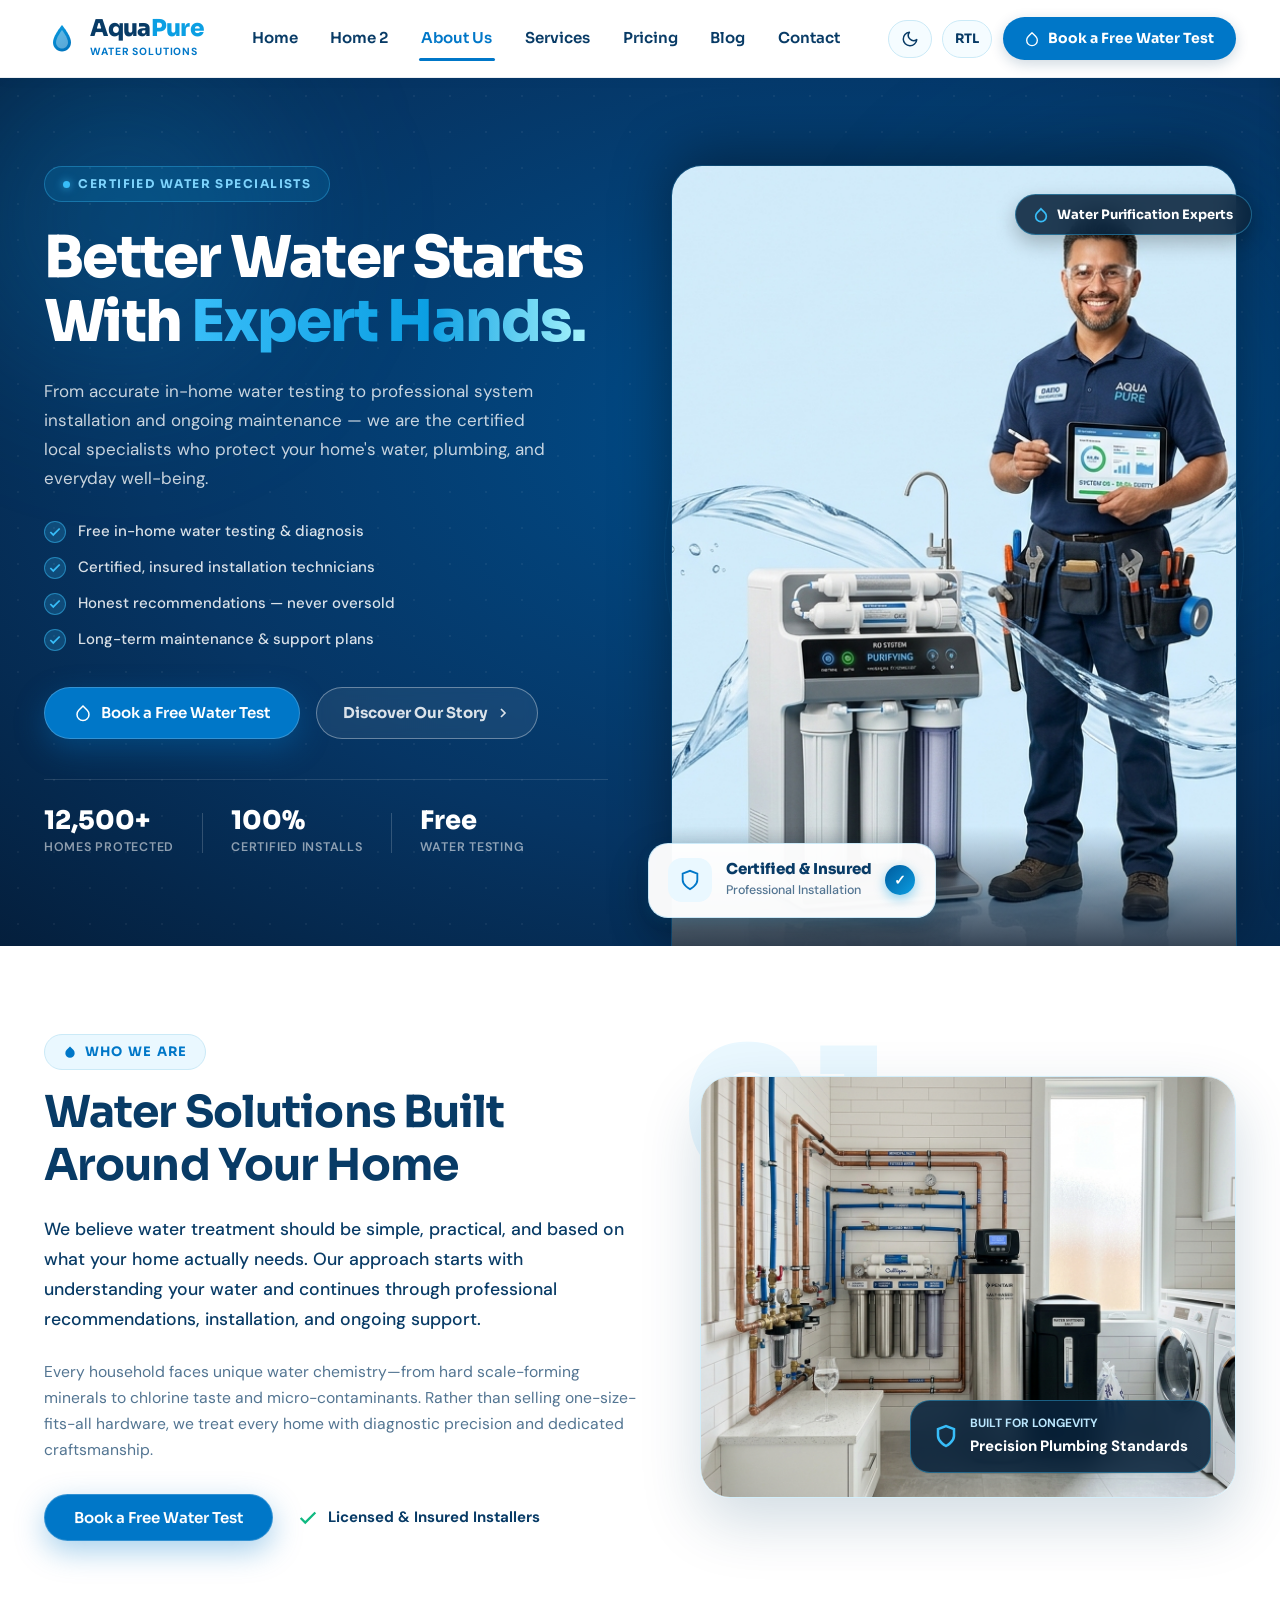
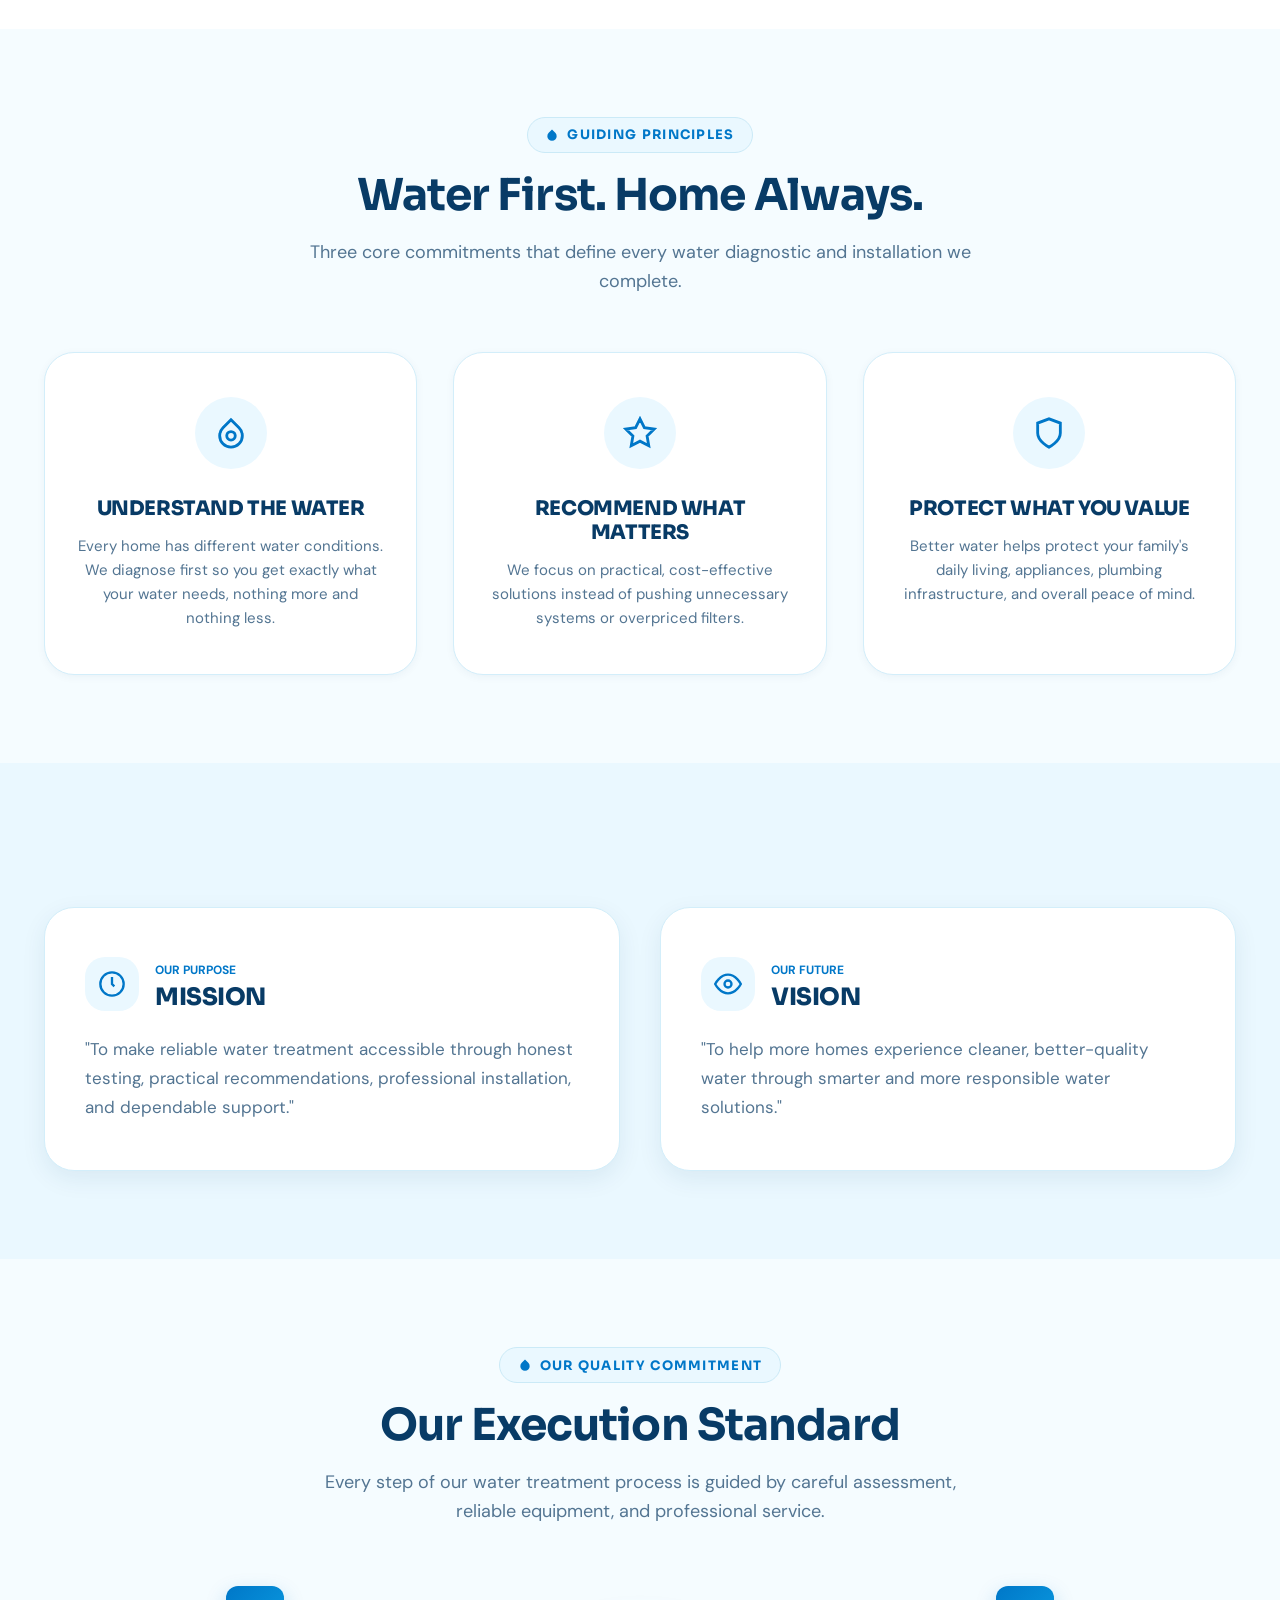
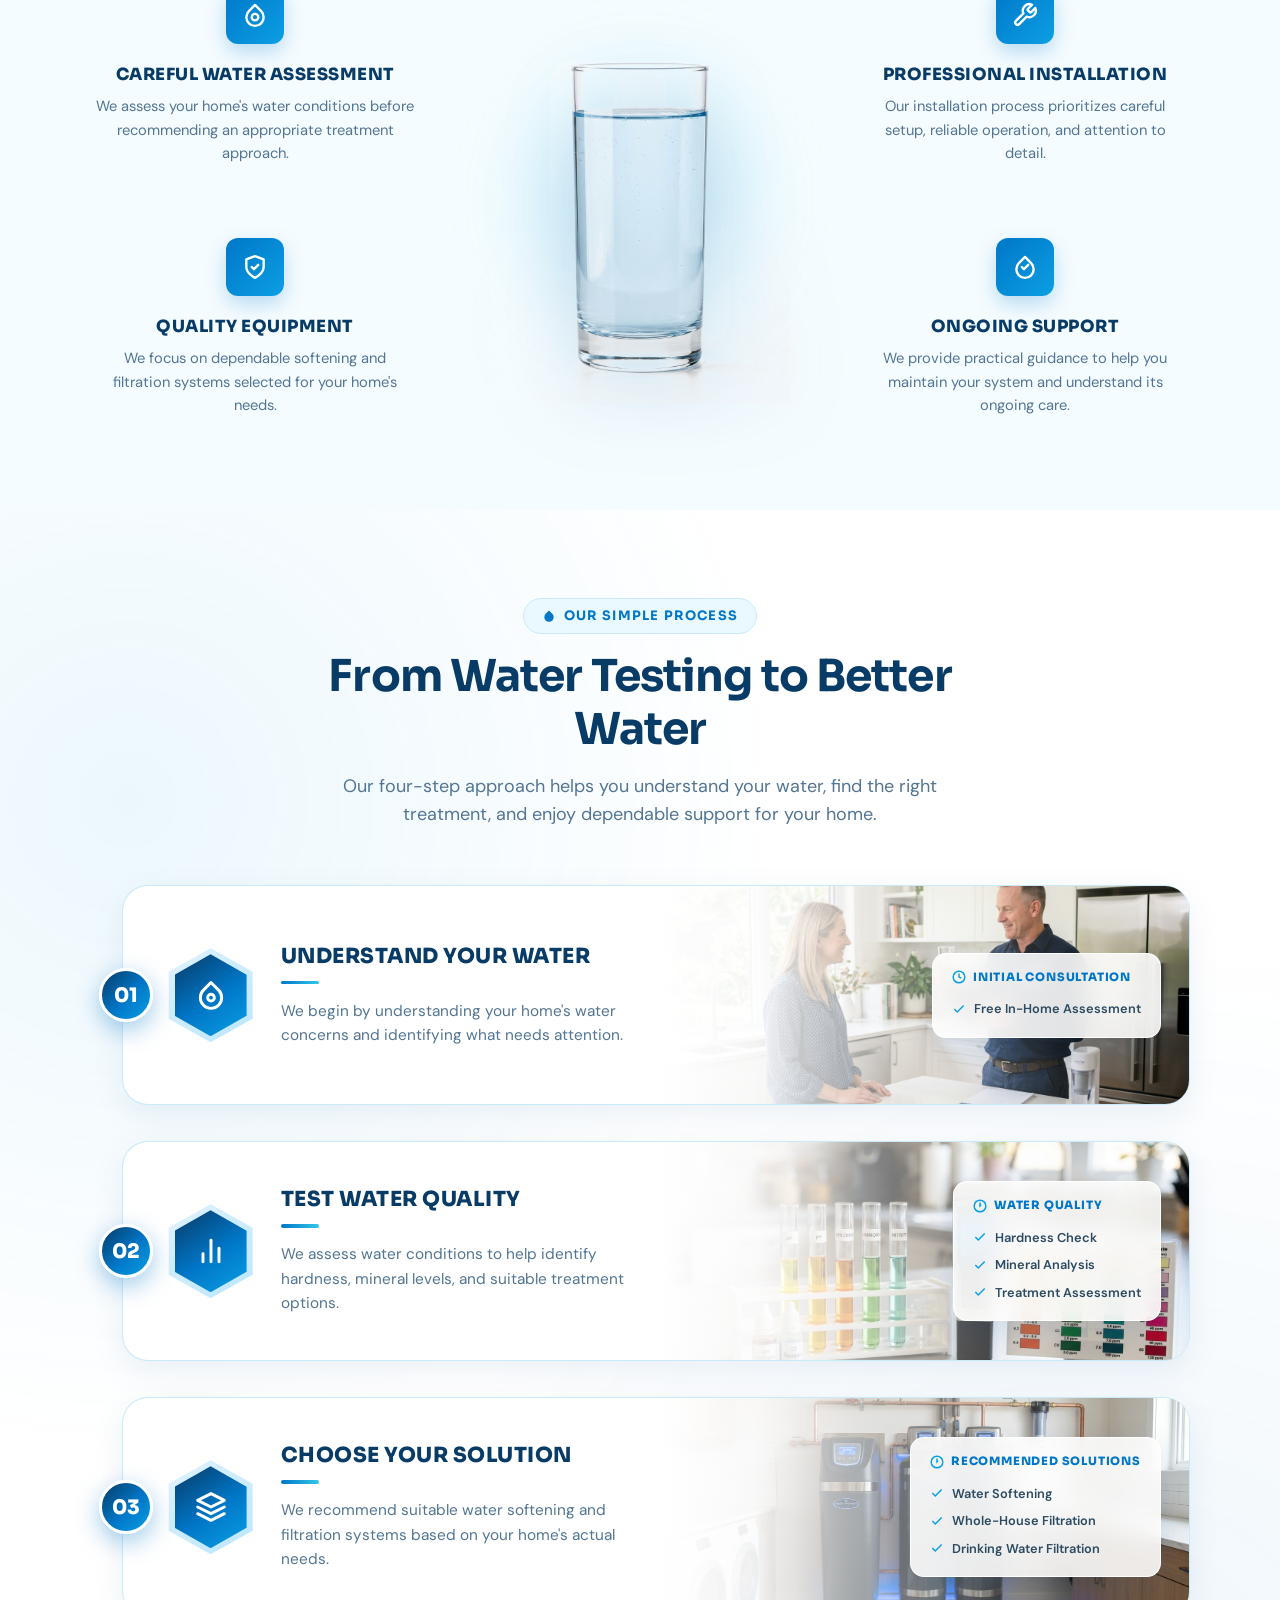
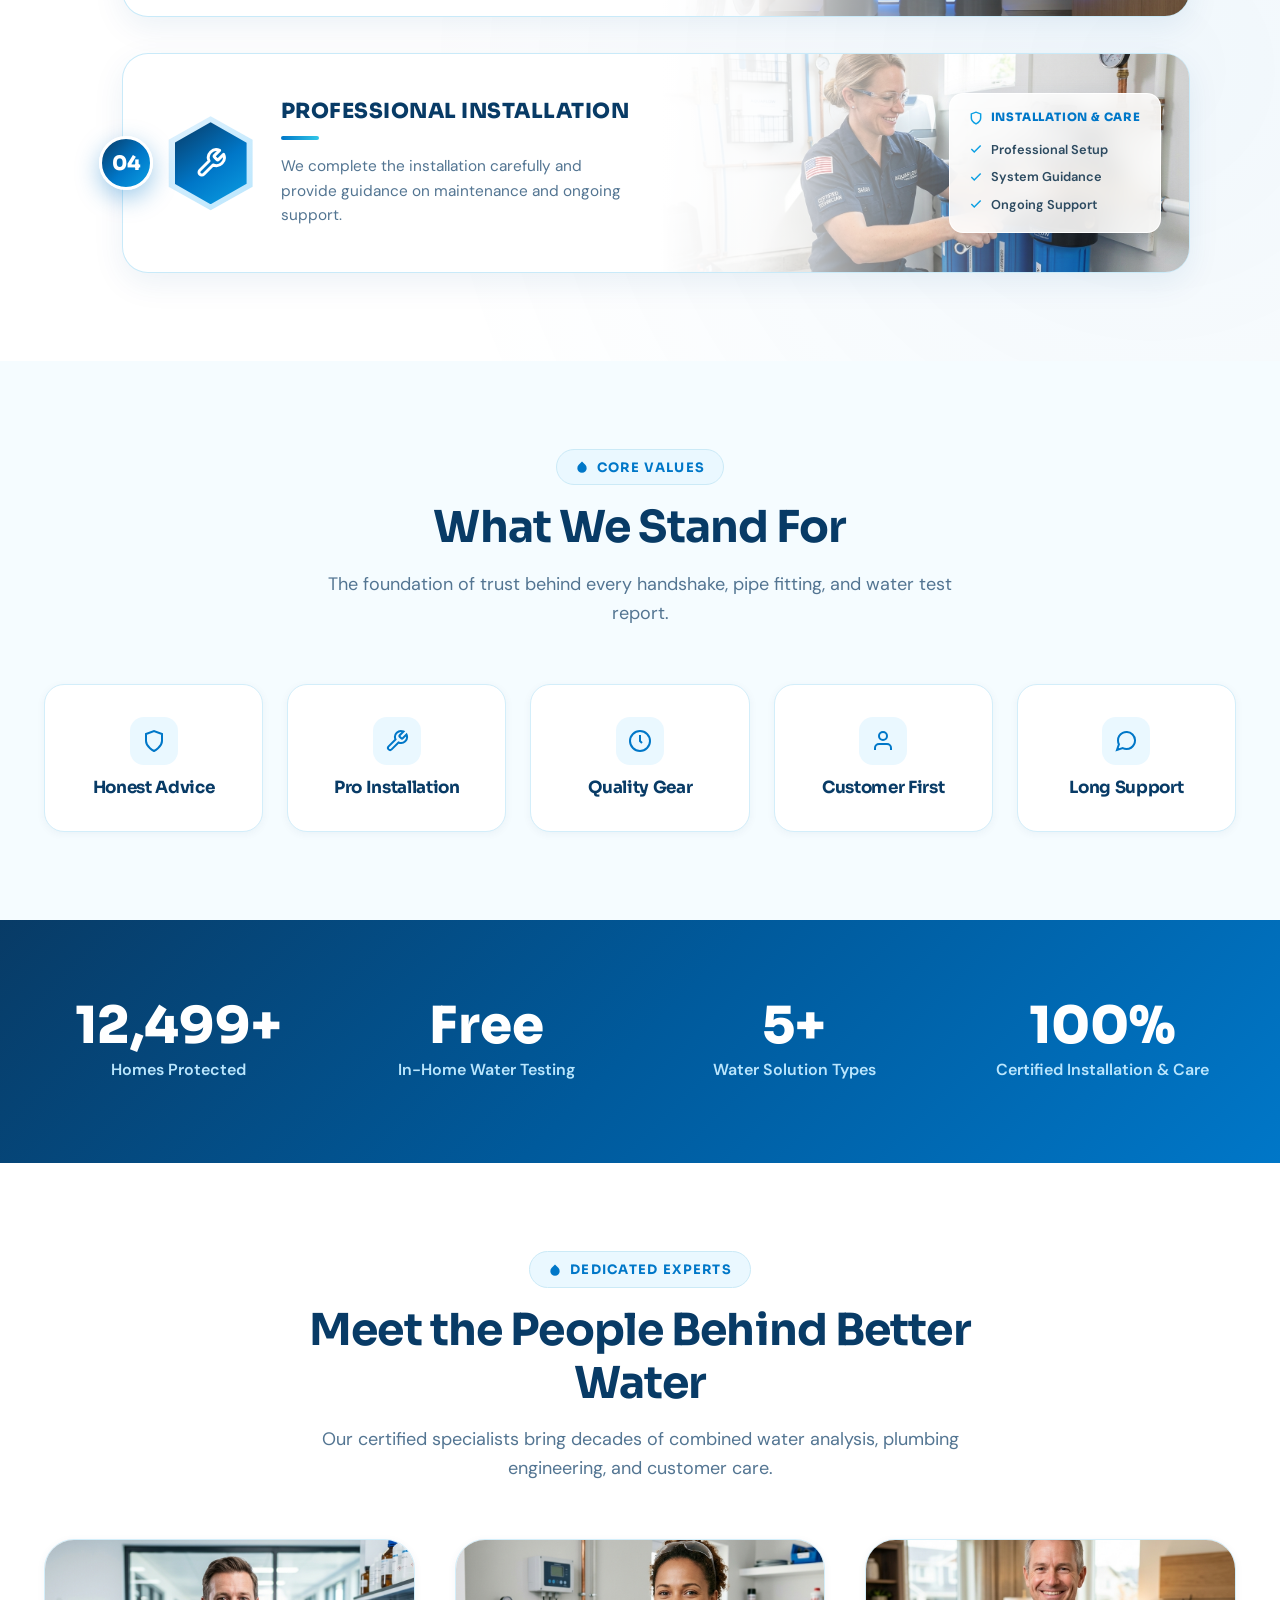
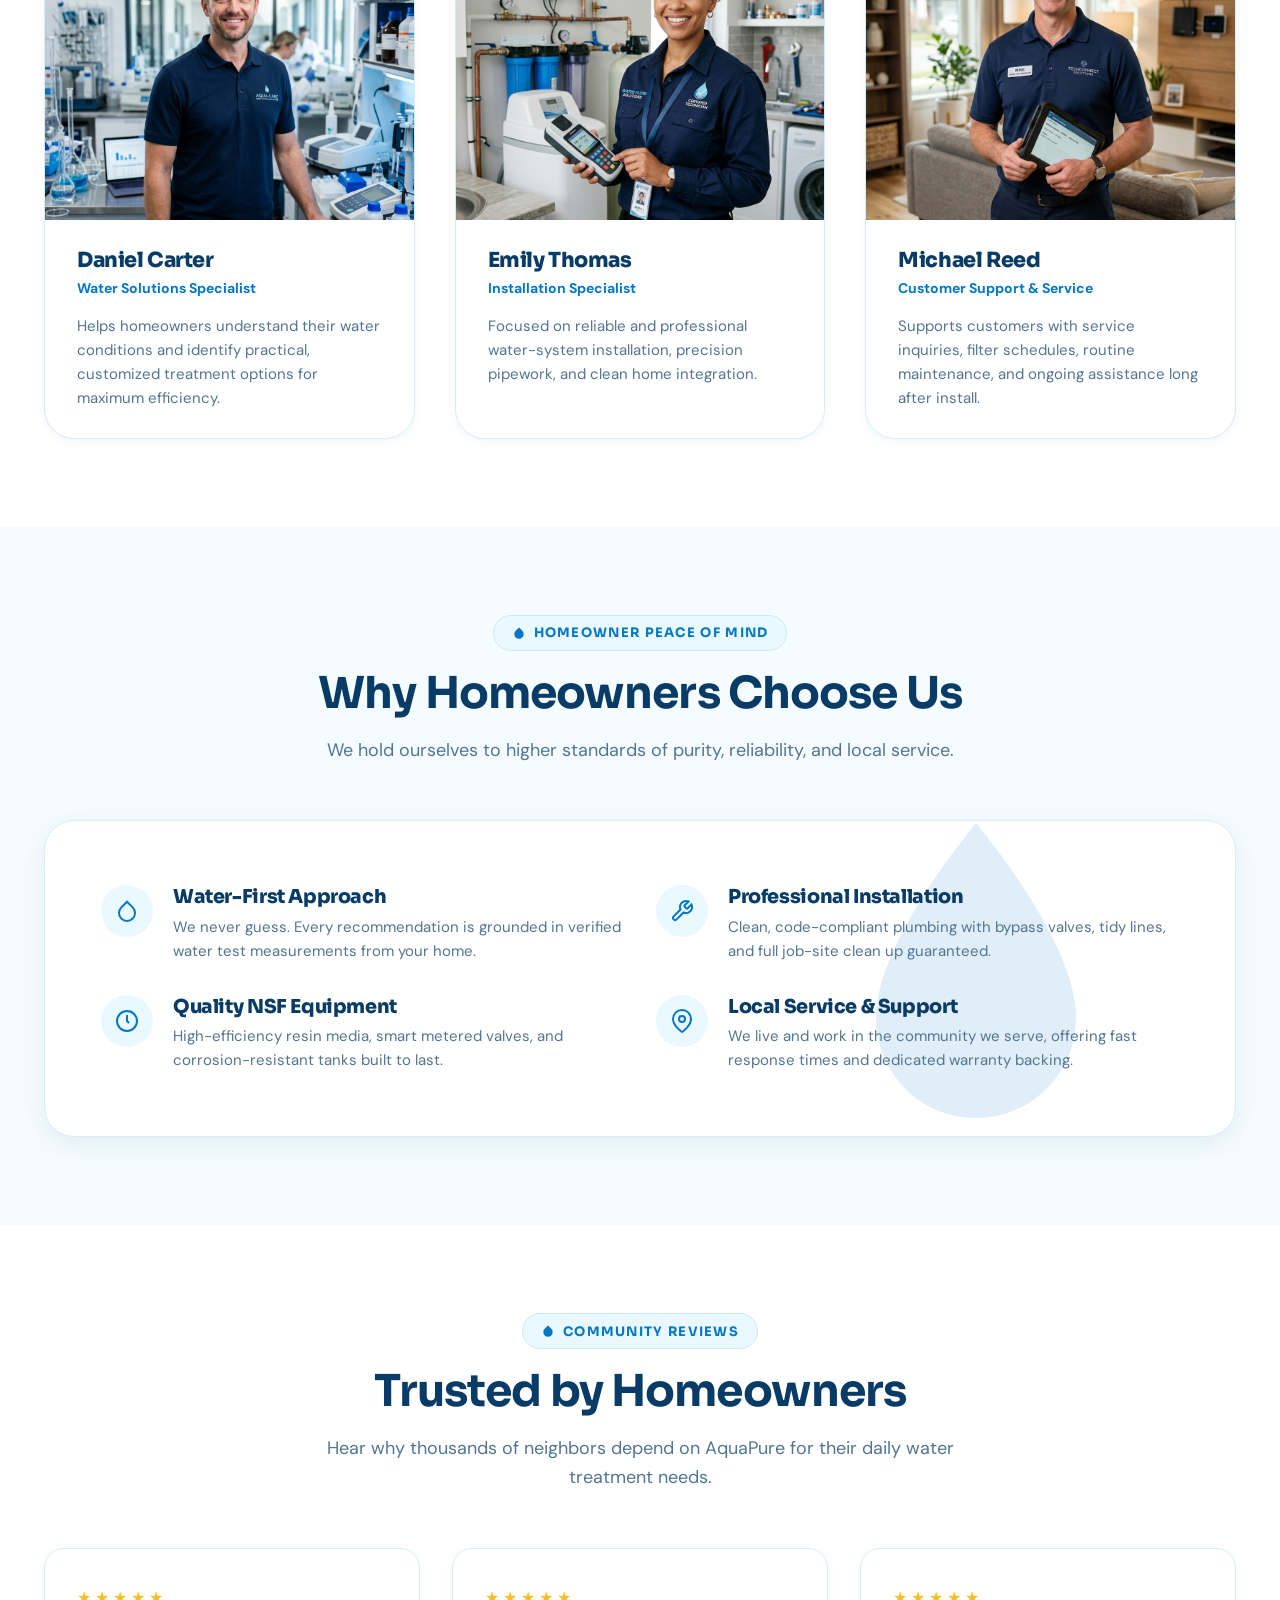
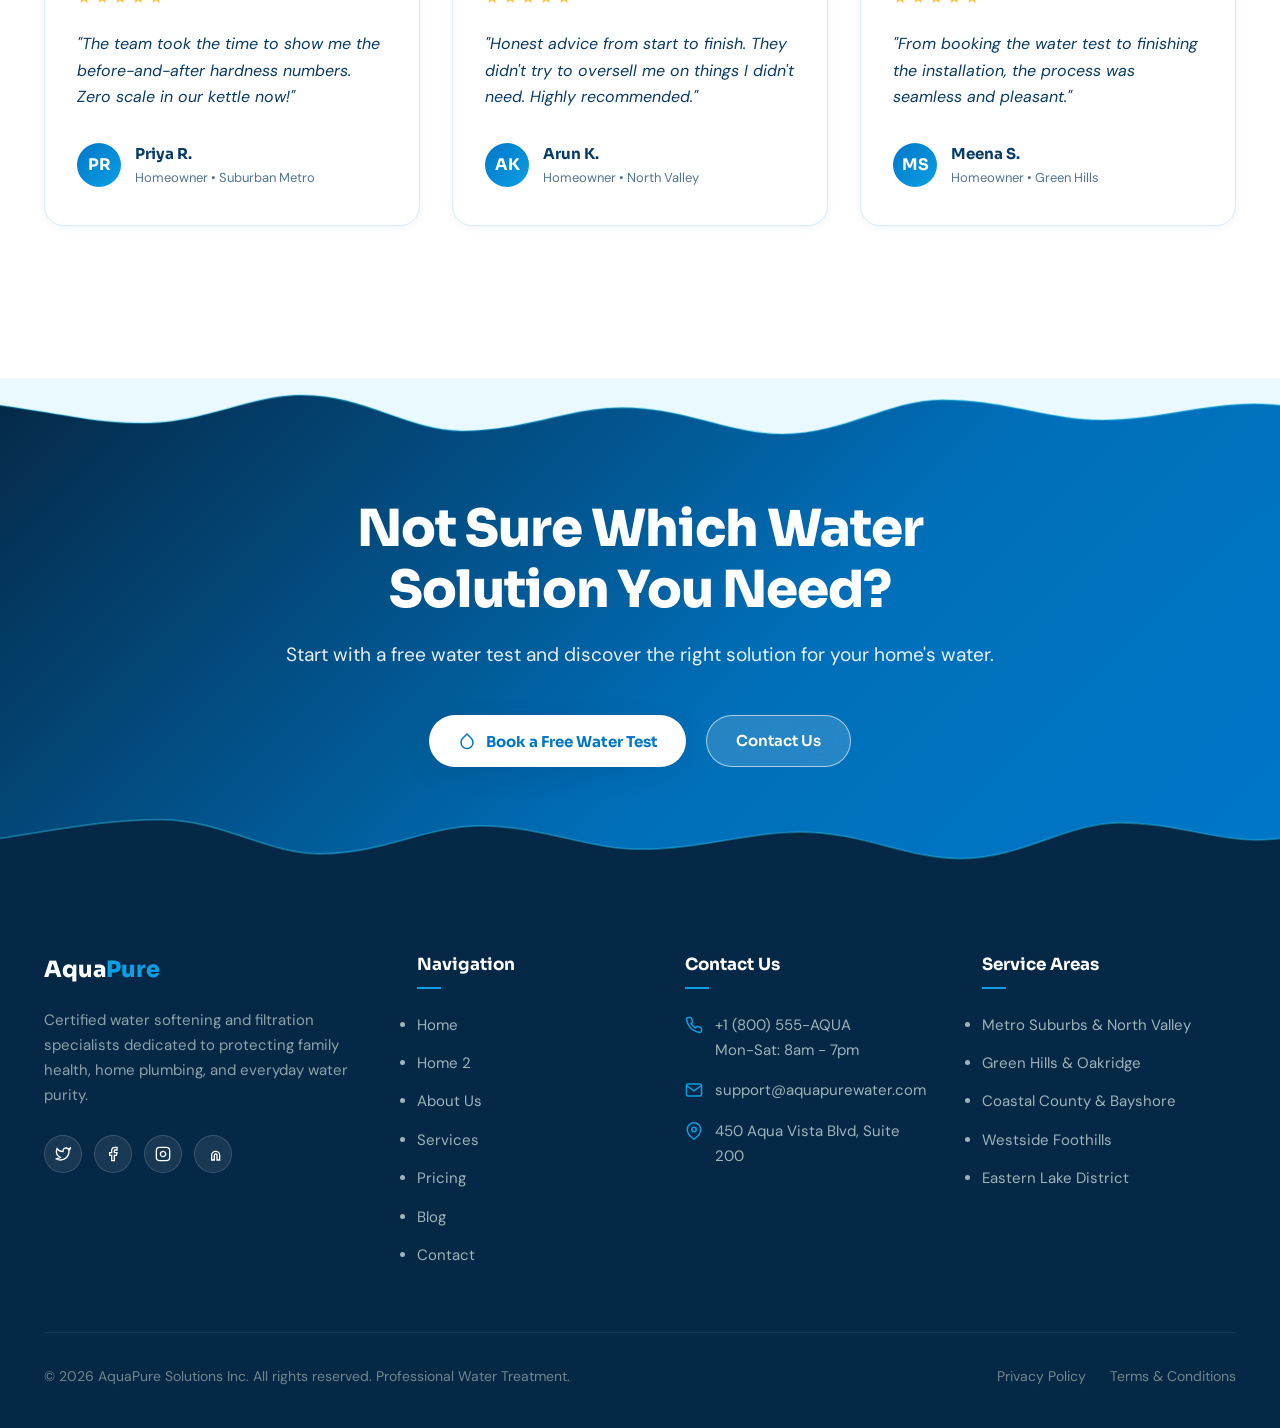
==== commit 16b5b354: "Update project code" ====
--- a/about.html
+++ b/about.html
@@ -5,6 +5,7 @@
   <meta name="viewport" content="width=device-width, initial-scale=1.0">
   <meta name="description" content="About AquaPure - Certified water softening and filtration installers. Discover our story, our dedicated team, and our commitment to pure water and home protection.">
   <meta name="theme-color" content="#006FB9">
+  <link rel="icon" type="image/svg+xml" href="assets/aquapure-favicon.svg">
   <title>About Us | AquaPure Water Softener &amp; Filtration Installer</title>
 
   <!-- Google Fonts: Sora & DM Sans -->
@@ -14,7 +15,6 @@
 
   <!-- Core CSS -->
   <link rel="stylesheet" href="css/style.css">
-  <link rel="stylesheet" href="css/auth.css">
 </head>
 <body>
 
@@ -66,34 +66,15 @@
 
           <!-- LTR / RTL Direction Toggle -->
           <button class="header-action-btn" id="dirToggleBtn" aria-label="Toggle text direction" title="Switch LTR/RTL">
-            <svg width="16" height="16" viewBox="0 0 24 24" fill="none" stroke="currentColor" stroke-width="2" stroke-linecap="round" stroke-linejoin="round">
-              <polyline points="17 1 21 5 17 9"></polyline>
-              <path d="M3 11V9a4 4 0 0 1 4-4h14"></path>
-              <polyline points="7 23 3 19 7 15"></polyline>
-              <path d="M21 13v2a4 4 0 0 1-4 4H3"></path>
-            </svg>
             <span id="dirLabel">RTL</span>
           </button>
-
-          <!-- Profile Icon with Dropdown -->
-          <div class="profile-dropdown-wrapper" id="profileDropdownWrapper">
-            <button class="header-action-btn" id="profileMenuBtn" aria-label="User Account" title="My Account" aria-expanded="false" aria-haspopup="true" style="padding: 0 0.6rem;">
-              <svg width="18" height="18" viewBox="0 0 24 24" fill="none" stroke="currentColor" stroke-width="2" stroke-linecap="round" stroke-linejoin="round">
-                <path d="M20 21v-2a4 4 0 0 0-4-4H8a4 4 0 0 0-4 4v2"></path>
-                <circle cx="12" cy="7" r="4"></circle>
-              </svg>
-            </button>
-            <div class="profile-dropdown-panel" id="profileDropdownPanel" role="menu">
-              <!-- Populated by main.js profile dropdown logic -->
-            </div>
-          </div>
 
           <!-- Primary CTA Button -->
           <a href="#testBookingModal" class="header-cta-pill trigger-water-test">
             <svg width="16" height="16" viewBox="0 0 24 24" fill="none" stroke="currentColor" stroke-width="2" stroke-linecap="round" stroke-linejoin="round">
               <path d="M12 2.69l5.66 5.66a8 8 0 1 1-11.31 0z"></path>
             </svg>
-            Free Water Test
+            Book a Free Water Test
           </a>
 
           <!-- Mobile Hamburger Toggle -->
@@ -131,10 +112,6 @@
           <span id="themeText">Dark Mode</span>
         </button>
         <button class="header-action-btn" id="mobileDirToggleBtn" style="width: 100%; justify-content: flex-start; height: 42px;">
-          <svg width="18" height="18" viewBox="0 0 24 24" fill="none" stroke="currentColor" stroke-width="2">
-            <polyline points="17 1 21 5 17 9"></polyline>
-            <path d="M3 11V9a4 4 0 0 1 4-4h14"></path>
-          </svg>
           <span id="mobileDirLabel">Switch to RTL</span>
         </button>
       </div>
@@ -1216,7 +1193,7 @@
       <div class="footer-grid">
         
         <div class="footer-col-brand">
-          <div class="footer-brand-title">Aqua<span>Pure</span></div>
+          <a href="index.html" class="footer-brand-title" aria-label="AquaPure Home">Aqua<span>Pure</span></a>
           <p>
             Certified water softening and filtration specialists dedicated to protecting family health, home plumbing, and everyday water purity.
           </p>
@@ -1355,7 +1332,6 @@
   </div>
 
   <!-- Main JavaScript -->
-  <script src="js/auth.js"></script>
 
   <script src="js/main.js"></script>
 </body>
--- a/css/style.css
+++ b/css/style.css
@@ -1,4 +1,4 @@
-﻿/* ==========================================================================
+/* ==========================================================================
    AQUAPURE - HOME WATER SOFTENER & FILTRATION INSTALLER
    Design System: Water Blue Palette (Matched to Reference UI)
    ========================================================================== */
@@ -8,7 +8,7 @@
 :root {
   /* Water Blue Theme Palette */
   --color-primary: #0077C8;
-  --color-blue-deep: #005A9C;
+  --color-blue-deep: #0077C8;
   --color-blue-bright: #0B9FE3;
   --color-blue-ocean: #0077C8;
   --color-blue-dark: #083B66;
@@ -67,14 +67,14 @@
 
 /* --- Dark Theme Variables --- */
 [data-theme="dark"] {
-  --color-primary: #0B9FE3;
-  --color-blue-deep: #0B9FE3;
+  --color-primary: #0077C8;
+  --color-blue-deep: #0077C8;
   --color-blue-bright: #38BDF8;
-  --color-blue-ocean: #0284C7;
+  --color-blue-ocean: #0077C8;
   --color-blue-dark: #FFFFFF;
   --color-blue-navy: #E0F2FE;
-  --color-blue-light: rgba(11, 159, 227, 0.15);
-  --color-blue-verylight: rgba(11, 159, 227, 0.08);
+  --color-blue-light: rgba(0, 119, 200, 0.15);
+  --color-blue-verylight: rgba(0, 119, 200, 0.08);
   --color-blue-border: rgba(56, 189, 248, 0.2);
 
   --color-bg: #051829;
@@ -89,14 +89,14 @@
   --color-text-muted: #94B8D7;
   --color-text-light: #628CAE;
 
-  --indicator-active: #0B9FE3;
+  --indicator-active: #0077C8;
   --indicator-inactive: rgba(255, 255, 255, 0.3);
 
   --shadow-sm: 0 2px 8px rgba(0, 0, 0, 0.4);
   --shadow-md: 0 8px 24px rgba(0, 0, 0, 0.5);
   --shadow-lg: 0 16px 40px rgba(0, 0, 0, 0.6);
   --shadow-xl: 0 24px 60px rgba(0, 0, 0, 0.7);
-  --shadow-blue: 0 10px 30px rgba(11, 159, 227, 0.4);
+  --shadow-blue: 0 10px 30px rgba(0, 119, 200, 0.4);
 }
 
 /* ==========================================================================
@@ -202,7 +202,7 @@
 }
 
 [data-theme="dark"] .section-tag {
-  color: var(--color-blue-bright);
+  color: var(--color-primary);
 }
 
 .section-title {
@@ -385,10 +385,6 @@
   margin-top: 0.15rem;
 }
 
-[data-theme="dark"] .brand-sub {
-  color: var(--color-blue-bright);
-}
-
 /* Center Navigation Menu */
 .nav-menu {
   display: flex;
@@ -419,7 +415,7 @@
 }
 
 [data-theme="dark"] .nav-link.active {
-  color: var(--color-blue-bright);
+  color: var(--color-primary);
 }
 
 .nav-link.active::after {
@@ -434,7 +430,7 @@
 }
 
 [data-theme="dark"] .nav-link.active::after {
-  background: var(--color-blue-bright);
+  background: var(--color-primary);
 }
 
 /* Right Header Actions */
@@ -474,11 +470,11 @@
 
 [data-theme="dark"] .header-action-btn:hover {
   background: #0E3050;
-  color: var(--color-blue-bright);
+  color: var(--color-primary);
 }
 
 .header-cta-pill {
-  background: #083B66;
+  background: var(--color-primary);
   color: var(--color-white);
   padding: 0.6rem 1.35rem;
   border-radius: var(--radius-pill);
@@ -503,7 +499,8 @@
 }
 
 [data-theme="dark"] .header-cta-pill:hover {
-  background: var(--color-blue-bright);
+  background: var(--color-primary);
+  filter: brightness(1.08);
 }
 
 /* Hamburger */
@@ -778,7 +775,38 @@
 }
 
 [data-theme="dark"] .indicator-bar.active {
-  background: var(--color-blue-bright);
+  background: var(--color-primary);
+  box-shadow: 0 0 14px rgba(0, 119, 200, 0.7);
+}
+
+.hero-wrapper .btn-primary,
+.hero-wrapper .btn-blue {
+  background: linear-gradient(135deg, #005A9C 0%, #0077C8 100%);
+  box-shadow: 0 10px 30px rgba(0, 119, 200, 0.35);
+}
+
+.hero-wrapper .btn-primary:hover,
+.hero-wrapper .btn-blue:hover {
+  background: linear-gradient(135deg, #0B9FE3 0%, #005A9C 100%);
+}
+
+[data-theme="dark"] .hero-wrapper .btn-primary,
+[data-theme="dark"] .hero-wrapper .btn-blue {
+  background: linear-gradient(135deg, #0B9FE3 0%, #0B9FE3 100%);
+  box-shadow: 0 10px 30px rgba(11, 159, 227, 0.4);
+}
+
+[data-theme="dark"] .hero-wrapper .btn-primary:hover,
+[data-theme="dark"] .hero-wrapper .btn-blue:hover {
+  background: linear-gradient(135deg, #38BDF8 0%, #0B9FE3 100%);
+}
+
+[data-theme="dark"] .hero-wrapper .slider-arrow-btn {
+  background: #0B9FE3;
+}
+
+[data-theme="dark"] .hero-wrapper .indicator-bar.active {
+  background: #38BDF8;
   box-shadow: 0 0 14px rgba(56, 189, 248, 0.9);
 }
 
@@ -992,7 +1020,7 @@
 }
 
 [data-theme="dark"] .badge-stat-num {
-  color: var(--color-blue-bright);
+  color: var(--color-primary);
 }
 
 .badge-stat-label {
@@ -1573,8 +1601,8 @@
 
 [data-theme="dark"] .step-badge {
   background: var(--color-card-bg);
-  color: var(--color-blue-bright);
-  box-shadow: 0 0 0 6px rgba(56, 189, 248, 0.15);
+  color: var(--color-primary);
+  box-shadow: 0 0 0 6px rgba(0, 119, 200, 0.15);
 }
 
 .step-card:hover .step-badge {
@@ -1639,8 +1667,8 @@
 }
 
 [data-theme="dark"] .benefit-icon-box {
-  background: rgba(11, 159, 227, 0.15);
-  color: var(--color-blue-bright);
+  background: var(--color-blue-light);
+  color: var(--color-primary);
 }
 
 .benefit-item-card:hover .benefit-icon-box {
@@ -2077,8 +2105,8 @@
 }
 
 [data-theme="dark"] .system-spec-pill {
-  background: rgba(11, 159, 227, 0.15);
-  color: var(--color-blue-bright);
+  background: var(--color-blue-light);
+  color: var(--color-primary);
 }
 
 /* ==========================================================================
@@ -2146,7 +2174,7 @@
 }
 
 [data-theme="dark"] .metric-status-live {
-  color: var(--color-blue-bright);
+  color: var(--color-primary);
 }
 
 .metric-rows-list {
@@ -2424,6 +2452,15 @@
   justify-content: center;
   gap: 1.25rem;
   flex-wrap: wrap;
+}
+
+.cta-buttons-wrap > .btn,
+.home2-hero-wrapper .hero-btn-group .btn,
+.about-split-cta-row .btn,
+.services-hero-actions .btn,
+.service-hero-actions .btn,
+.pricing-hero-actions .btn {
+  min-height: 52px;
 }
 
 @media (max-width: 1080px) {
@@ -2480,10 +2517,12 @@
 }
 
 .footer-brand-title {
+  display: inline-block;
   font-family: var(--font-heading);
   font-size: 1.4rem;
   font-weight: 800;
   color: var(--color-white);
+  text-decoration: none;
 }
 
 .footer-brand-title span {
@@ -2738,6 +2777,11 @@
 /* ==========================================================================
    RESPONSIVE BREAKPOINTS
    ========================================================================== */
+.mobile-nav-drawer #mobileThemeToggleBtn,
+.mobile-nav-drawer #mobileDirToggleBtn {
+  display: none;
+}
+
 @media (max-width: 1080px) {
   .nav-menu {
     display: none;
@@ -2826,6 +2870,16 @@
 }
 
 @media (max-width: 768px) {
+  .header-actions #themeToggleBtn,
+  .header-actions #dirToggleBtn {
+    display: none;
+  }
+
+  .mobile-nav-drawer #mobileThemeToggleBtn,
+  .mobile-nav-drawer #mobileDirToggleBtn {
+    display: inline-flex;
+  }
+
   .section {
     padding-block: 4.5rem;
   }
@@ -2994,6 +3048,207 @@
   }
 }
 
+@media (max-width: 480px) {
+  .section {
+    padding-block: 3.25rem;
+  }
+
+  .section-header {
+    margin-bottom: 2rem;
+  }
+
+  .main-cta-section {
+    padding-block: 3.75rem 3.25rem;
+  }
+
+  .cta-desc {
+    margin-bottom: 1.75rem;
+  }
+
+  .cta-buttons-wrap {
+    flex-direction: column;
+    width: 100%;
+    gap: 0.85rem;
+  }
+
+  .cta-buttons-wrap > .btn {
+    width: 100%;
+    max-width: 320px;
+  }
+
+  .site-footer {
+    padding-top: 3.25rem;
+    padding-bottom: 2rem;
+  }
+
+  .footer-grid {
+    gap: 2rem;
+    margin-bottom: 2.5rem;
+  }
+
+  /* Home 1 Hero at mobile: preserve layout & media while eliminating excessive whitespace */
+  .hero-wrapper {
+    min-height: auto;
+    padding-block: 3.5rem 4.5rem;
+  }
+
+  .hero-main-title {
+    font-size: 2.15rem;
+    margin-bottom: 1rem;
+    line-height: 1.15;
+  }
+
+  .hero-supporting-desc {
+    font-size: 0.95rem;
+    margin-bottom: 1.5rem;
+    line-height: 1.55;
+  }
+
+  .hero-btn-group {
+    margin-bottom: 1.5rem;
+    gap: 0.75rem;
+  }
+
+  .slider-arrow-btn {
+    width: 34px;
+    height: 34px;
+  }
+
+  .slider-arrow-prev { left: 0.25rem; }
+  .slider-arrow-next { right: 0.25rem; }
+
+  [dir="rtl"] .slider-arrow-prev { right: 0.25rem; left: auto; }
+  [dir="rtl"] .slider-arrow-next { left: 0.25rem; right: auto; }
+
+  /* Radial Stage mobile tightening */
+  .water-solutions-section {
+    padding-top: 3.5rem;
+    padding-bottom: 3.25rem;
+  }
+
+  .radial-stage {
+    gap: 0.85rem;
+  }
+
+  .radial-center-drop {
+    width: 120px;
+    height: 150px;
+    margin: 0 auto 0.25rem;
+  }
+
+  .drop-mineral-orb {
+    width: 76px;
+    height: 76px;
+    margin-top: 20px;
+  }
+
+  .radial-node {
+    padding: 0.85rem 1rem;
+  }
+
+  /* Home 2 Hero mobile adjustments */
+  .home2-hero-wrapper {
+    padding-block: 3.5rem 3rem;
+  }
+
+  .hero-droplet-backdrop,
+  .about-story-droplet {
+    width: 290px;
+    height: 380px;
+  }
+
+  .hero-testing-panel {
+    max-width: 100%;
+    width: 100%;
+    padding: 1.1rem 1.15rem;
+  }
+
+  /* About Hero Split mobile tightening */
+  .about-hero-split-wrapper {
+    padding-block: 3.25rem 0;
+  }
+
+  .about-split-title {
+    font-size: 1.85rem;
+    margin-bottom: 0.85rem;
+  }
+
+  .about-split-lead {
+    font-size: 0.95rem;
+    margin-bottom: 1.25rem;
+  }
+
+  .about-split-stats-row {
+    margin-block: 1.5rem 2rem;
+  }
+
+  /* Process Stacked Mobile */
+  .process-stacked-list {
+    margin-top: 1.75rem;
+    gap: 1.25rem;
+  }
+
+  .proc-card {
+    min-height: auto;
+  }
+
+  .proc-visual-area {
+    min-height: 170px;
+  }
+
+  /* Executive Standards Mobile */
+  .exec-std-composition {
+    gap: 1.75rem;
+    margin-top: 1.75rem;
+  }
+
+  .exec-col-left,
+  .exec-col-right {
+    gap: 1.5rem;
+  }
+}
+
+@media (max-width: 400px) {
+  .site-header .container {
+    padding-inline: 1rem;
+  }
+
+  .header-actions {
+    gap: 0.45rem;
+  }
+
+  .header-actions .header-action-btn {
+    padding-inline: 0.55rem;
+  }
+
+  .hero-inner-container {
+    padding-inline: 0.85rem;
+  }
+
+  .container {
+    padding-inline: 1rem;
+  }
+}
+
+@media (max-width: 340px) {
+  .site-header .container {
+    padding-inline: 0.75rem;
+  }
+
+  .header-actions {
+    gap: 0.35rem;
+  }
+
+  .header-actions .header-action-btn {
+    padding-inline: 0.4rem;
+  }
+
+  .container {
+    padding-inline: 0.75rem;
+  }
+}
+
+
 /* ==========================================================================
    HOME PAGE 2 & ABOUT US - EXTENDED COMPONENT SYSTEM
    Strictly adheres to Master Design System (AquaPure Water Blue Palette)
@@ -4663,7 +4918,7 @@
 }
 
 [data-theme="dark"] .journey-milestone-tag {
-  color: var(--color-blue-bright);
+  color: var(--color-primary);
 }
 
 .journey-title {
@@ -4832,7 +5087,7 @@
 }
 
 [data-theme="dark"] .team-role {
-  color: var(--color-blue-bright);
+  color: var(--color-primary);
 }
 
 .team-bio {
@@ -5922,7 +6177,7 @@
 
 [data-theme="dark"] .proc-num-badge {
   border-color: #0F172A;
-  background: linear-gradient(135deg, #0284C7 0%, #0369A1 60%, #075985 100%);
+  background: var(--color-primary);
   box-shadow: 0 8px 24px rgba(0, 0, 0, 0.5), 0 0 15px rgba(56, 189, 248, 0.35);
 }
 
@@ -5942,7 +6197,7 @@
 }
 
 [data-theme="dark"] .proc-float-head {
-  color: #38BDF8;
+  color: var(--color-primary);
 }
 
 [data-theme="dark"] .proc-float-row {
@@ -6326,7 +6581,7 @@
 }
 
 [data-theme="dark"] .exec-icon-sq {
-  background: linear-gradient(135deg, #0284C7 0%, #0369A1 100%);
+  background: var(--color-primary);
   box-shadow: 0 8px 20px rgba(0, 0, 0, 0.4), 0 0 16px rgba(56, 189, 248, 0.25);
 }
 
@@ -6426,3 +6681,107 @@
   }
 }
 
+/* Dark-mode CTA contrast */
+[data-theme="dark"] .header-cta-pill,
+[data-theme="dark"] .btn-primary,
+[data-theme="dark"] .btn-blue,
+[data-theme="dark"] .plan-btn-primary {
+  color: #FFFFFF;
+  background: linear-gradient(135deg, #0077C8 0%, #005A9C 100%);
+}
+
+[data-theme="dark"] .header-cta-pill:hover,
+[data-theme="dark"] .btn-primary:hover,
+[data-theme="dark"] .btn-blue:hover,
+[data-theme="dark"] .plan-btn-primary:hover {
+  color: #FFFFFF;
+  background: linear-gradient(135deg, #005A9C 0%, #064675 100%);
+  filter: none;
+}
+
+[data-theme="dark"] .header-cta-pill:active,
+[data-theme="dark"] .plan-btn-primary:active {
+  color: #FFFFFF;
+  background: #064675;
+}
+
+[data-theme="dark"] .btn-secondary {
+  color: #E0F2FE;
+  background: #0A243D;
+  border-color: var(--color-blue-border);
+}
+
+[data-theme="dark"] .btn-secondary:hover,
+[data-theme="dark"] .btn-secondary:active {
+  color: #FFFFFF;
+  background: #005A9C;
+  border-color: #38BDF8;
+}
+
+[data-theme="dark"] .btn-white:hover,
+[data-theme="dark"] .btn-white:active {
+  color: #064675;
+  background: #EAF6FF;
+}
+
+[data-theme="dark"] .btn-white-outline:hover,
+[data-theme="dark"] .btn-white-outline:active {
+  color: #FFFFFF;
+  background: #005A9C;
+  border-color: #FFFFFF;
+}
+
+[data-theme="dark"] .btn-outline-blue,
+[data-theme="dark"] .btn-outline {
+  color: #E0F2FE;
+  background: #0A243D;
+  border-color: #38BDF8;
+}
+
+[data-theme="dark"] .btn-outline-blue:hover,
+[data-theme="dark"] .btn-outline-blue:active,
+[data-theme="dark"] .btn-outline:hover,
+[data-theme="dark"] .btn-outline:active {
+  color: #FFFFFF;
+  background: #005A9C;
+  border-color: #38BDF8;
+}
+
+[data-theme="dark"] .plan-btn-outline {
+  color: #E0F2FE;
+  background: #0A243D;
+  border-color: #38BDF8;
+}
+
+[data-theme="dark"] .plan-btn-outline:hover,
+[data-theme="dark"] .plan-btn-outline:active {
+  color: #FFFFFF;
+  background: #005A9C;
+  border-color: #38BDF8;
+}
+
+[data-theme="dark"] .btn:focus-visible,
+[data-theme="dark"] .header-cta-pill:focus-visible,
+[data-theme="dark"] .plan-card-btn:focus-visible {
+  outline: 2px solid #38BDF8;
+  outline-offset: 3px;
+}
+
+[data-theme="dark"] .water-solutions-section .radial-icon-ring {
+  color: #FFFFFF;
+  background: rgba(5, 24, 41, 0.9);
+  border-color: rgba(255, 255, 255, 0.9);
+  box-shadow: 0 0 16px rgba(0, 119, 200, 0.55);
+}
+
+[data-theme="dark"] .water-solutions-section .radial-node:hover .radial-icon-ring {
+  color: #FFFFFF;
+  background: linear-gradient(135deg, #0077C8 0%, #005A9C 100%);
+  border-color: #FFFFFF;
+  box-shadow: 0 0 24px rgba(0, 119, 200, 0.75);
+}
+
+[data-theme="dark"] .water-solutions-section .radial-node:hover .node-title {
+  color: #FFFFFF;
+  text-shadow: 0 2px 10px rgba(0, 15, 30, 0.9);
+}
